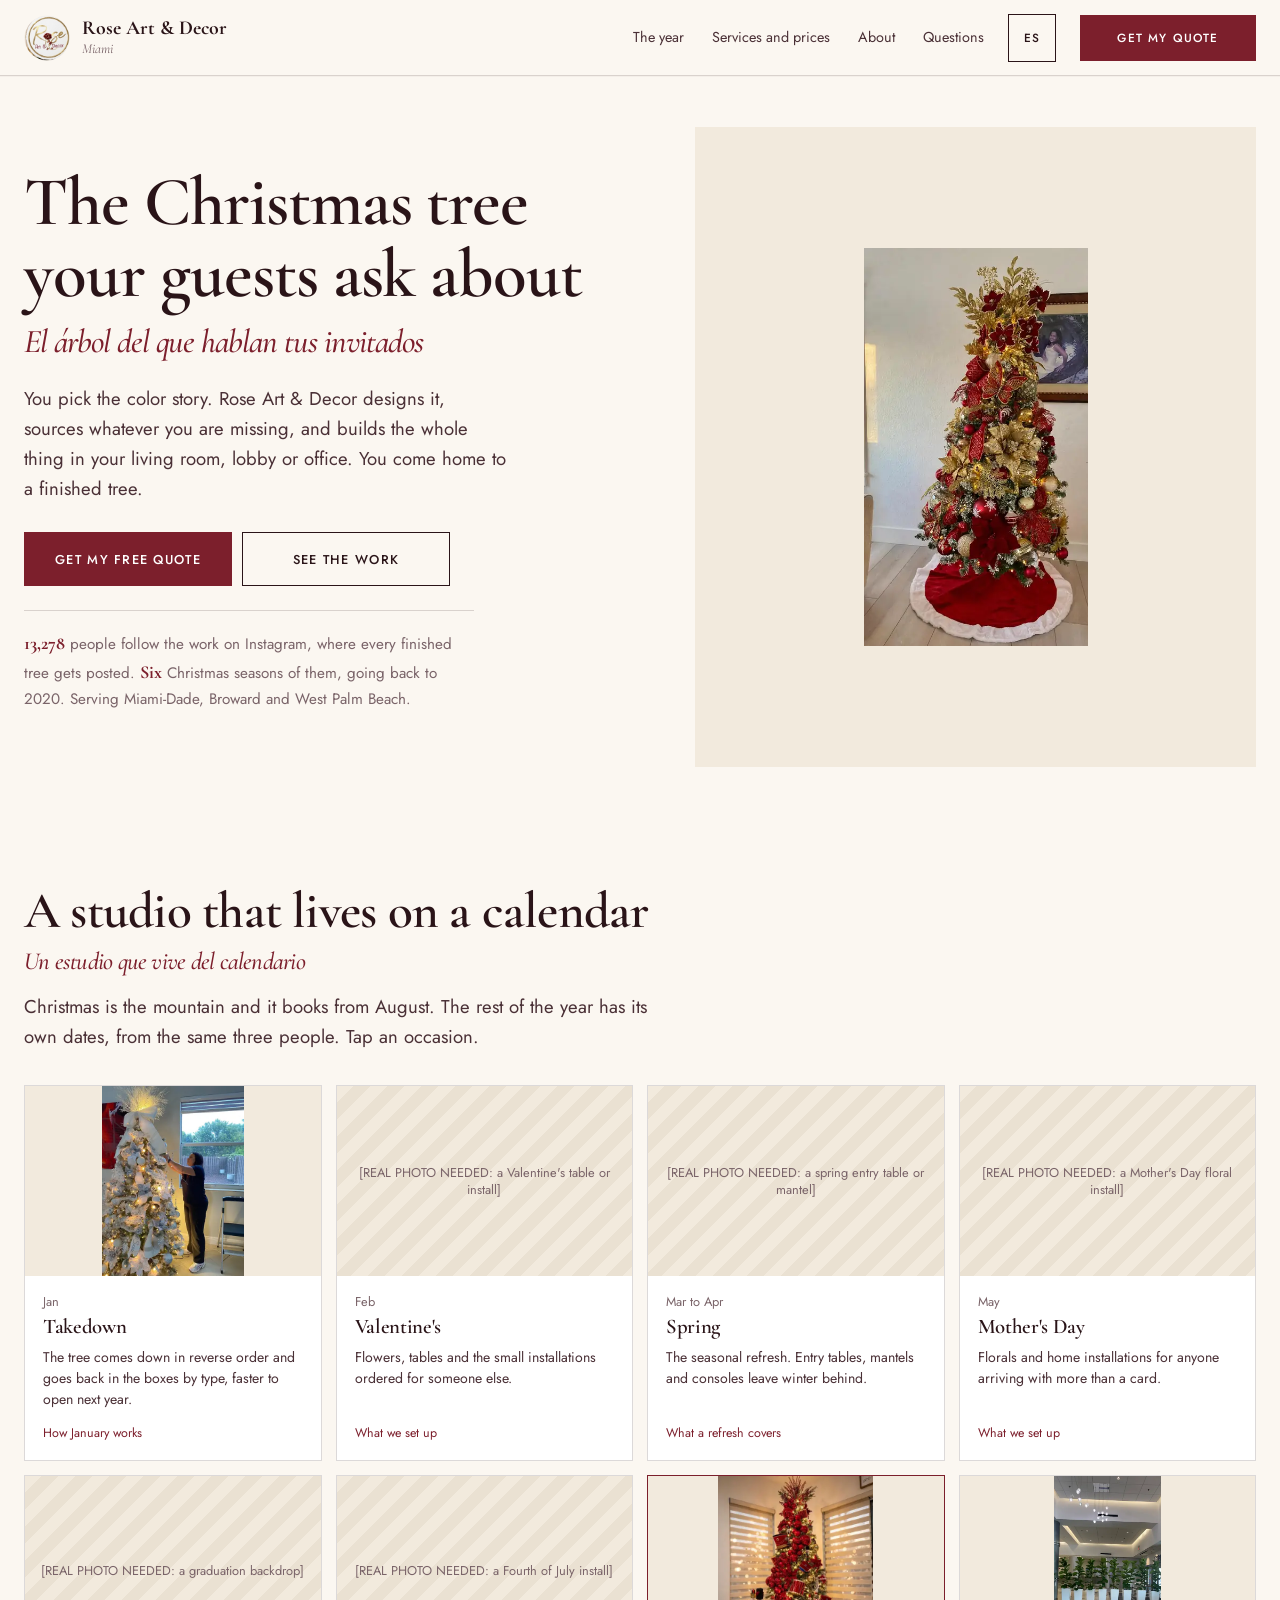
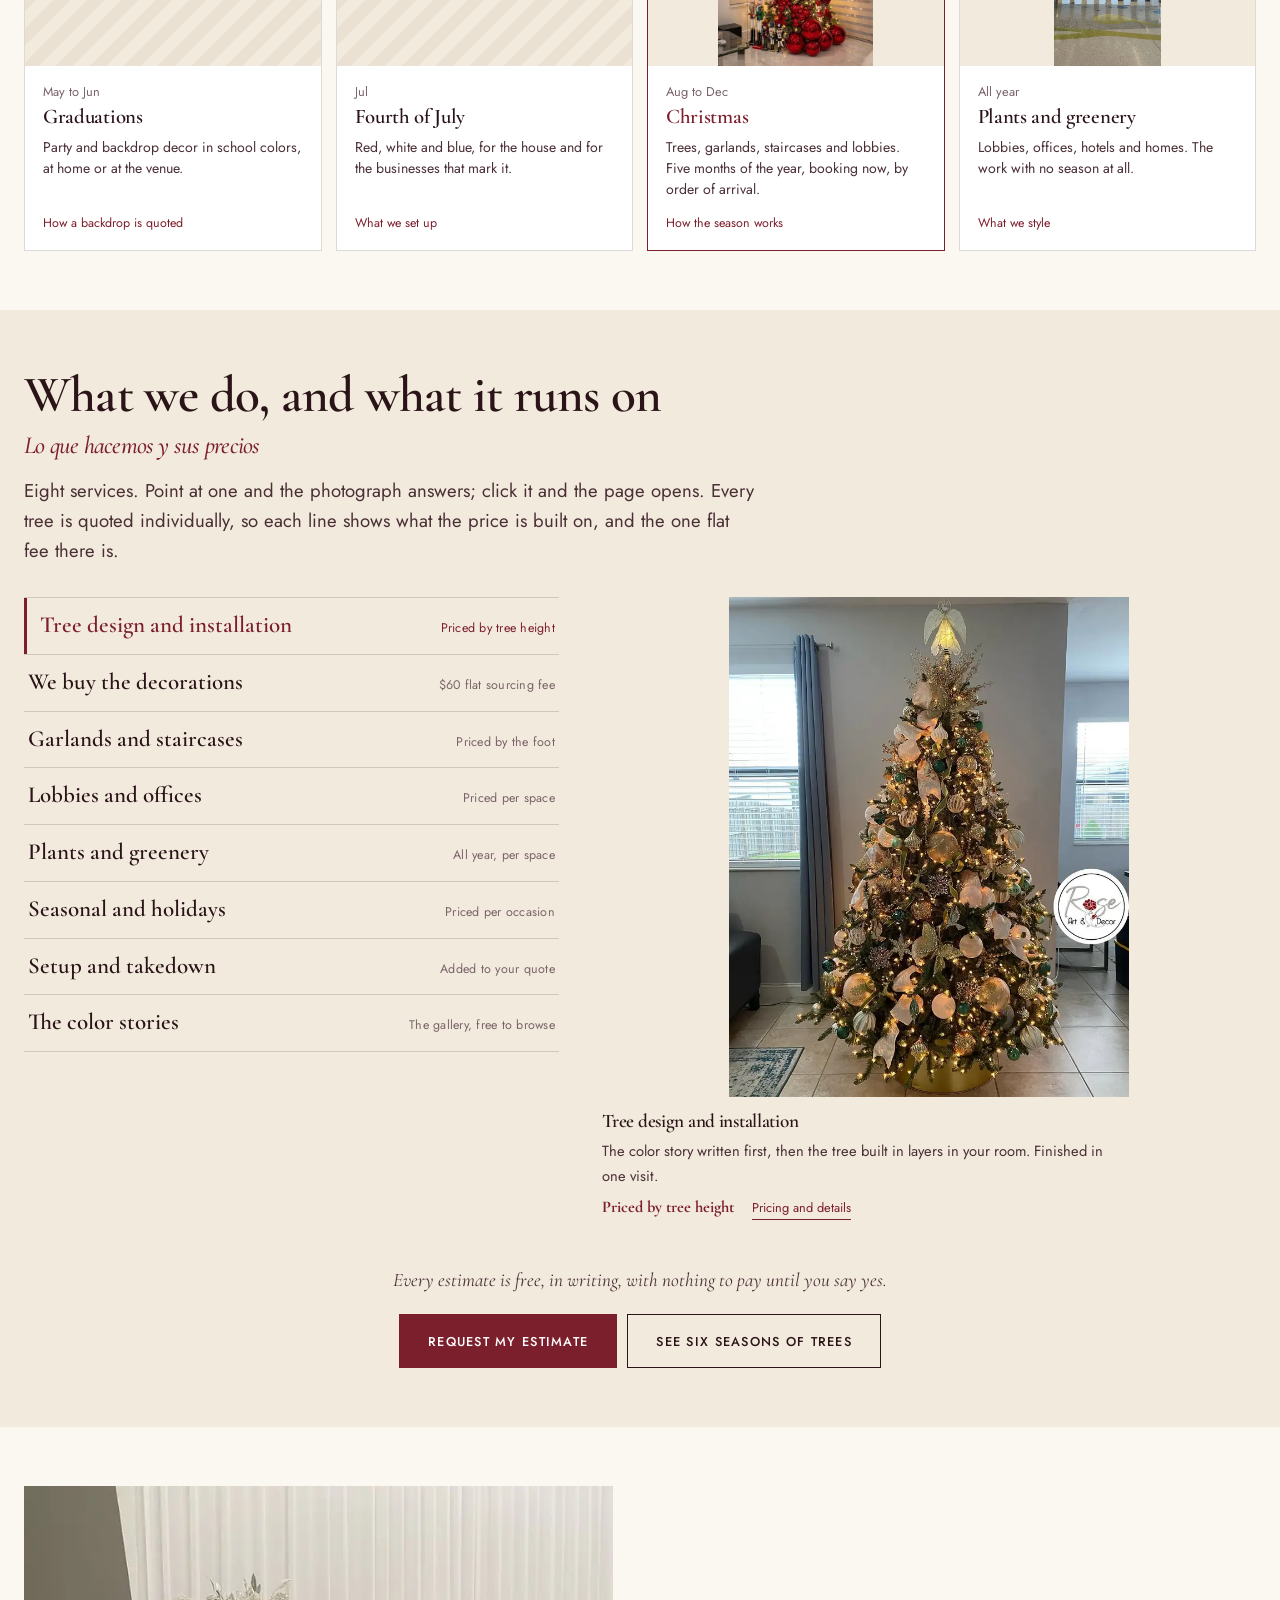
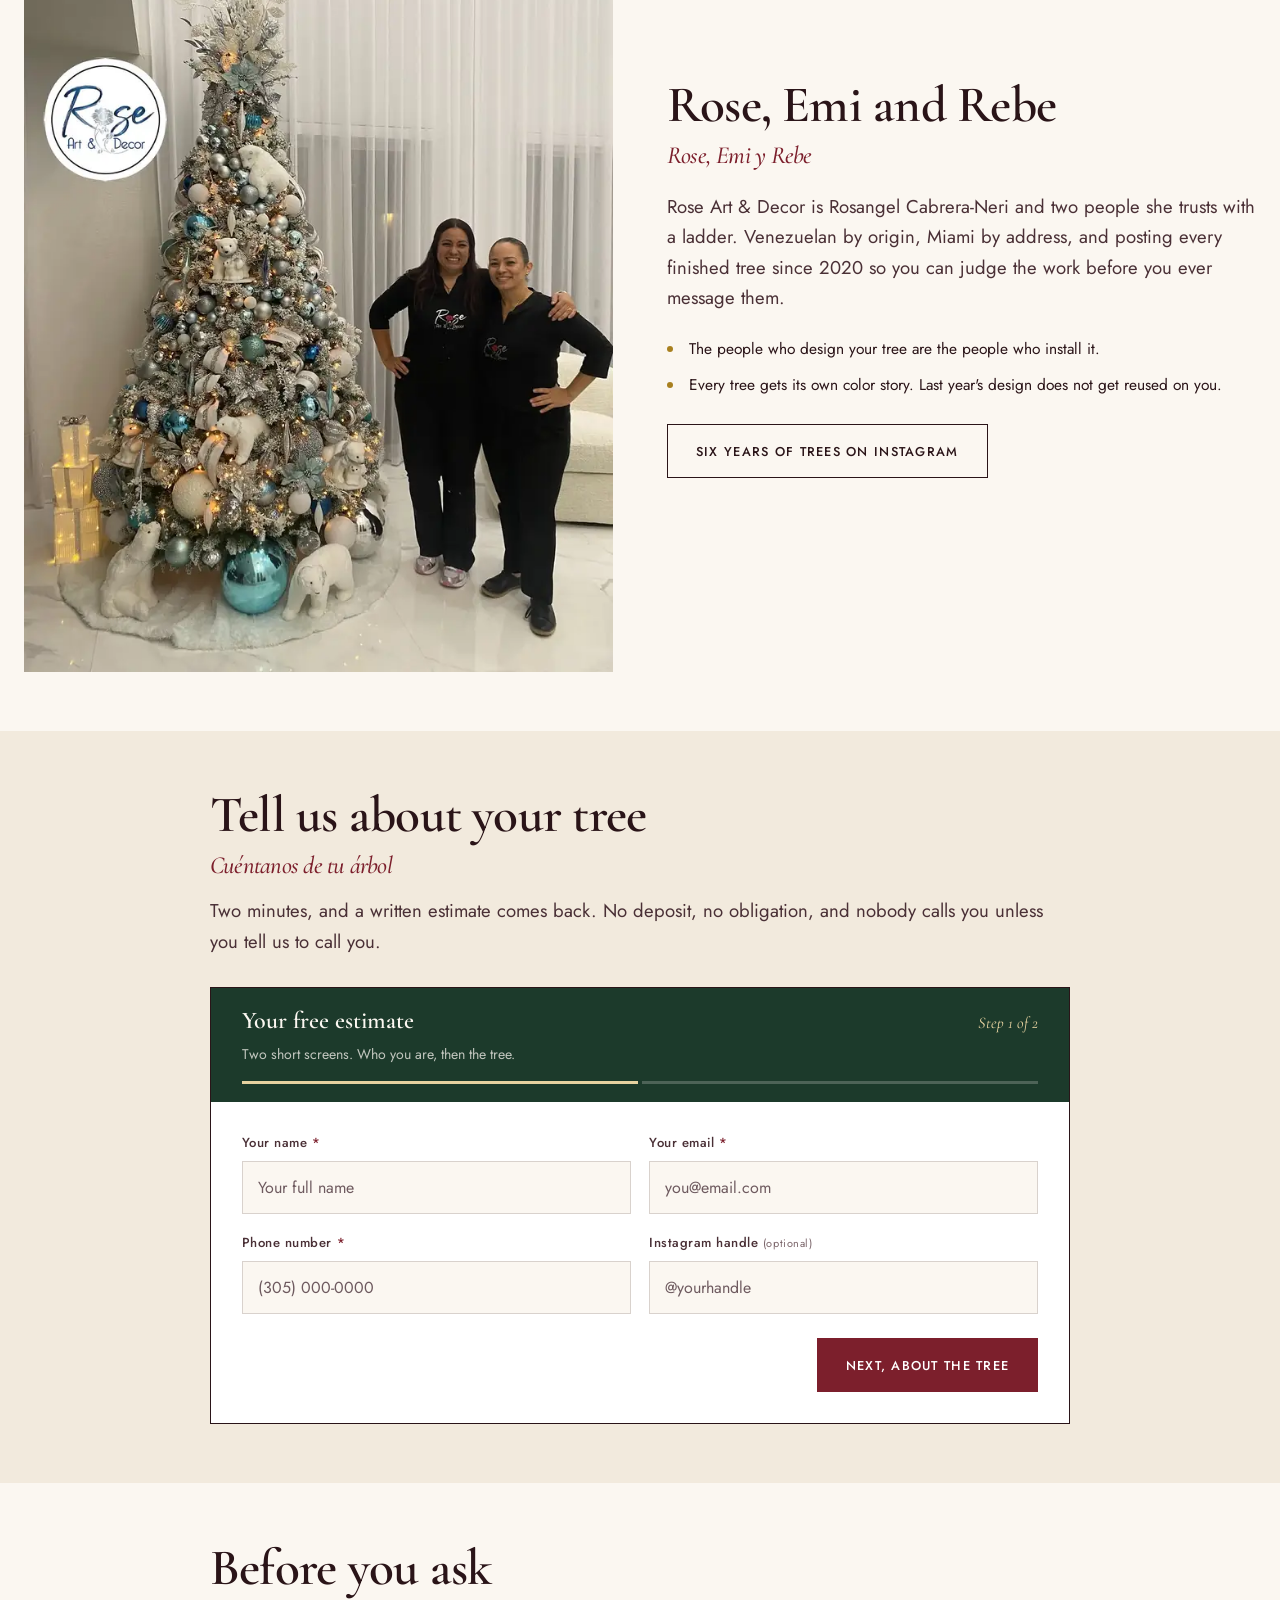
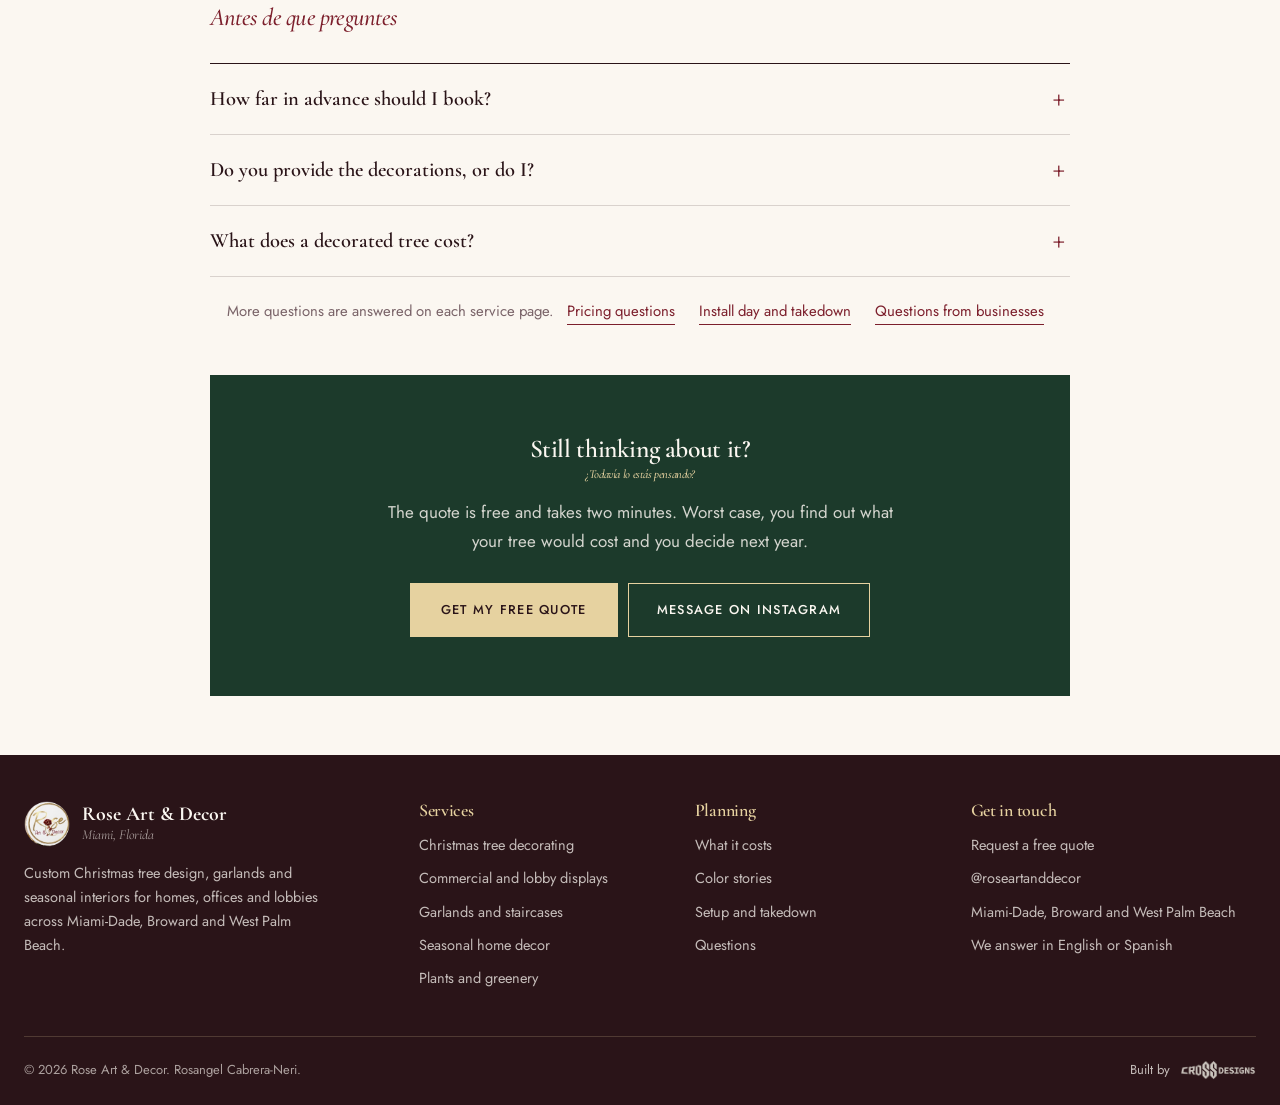
==== index.html @ 11b4279f "Mobile hero: copy up, tree reframed to the ornaments Co-Authored-By: Claude Fable 5.1 <noreply@anthr" ====
<!DOCTYPE html>
<html lang="en"
      data-title-en="Christmas Tree Decorating in Miami | Rose Art &amp; Decor"
      data-title-es="Decoración de Árboles de Navidad en Miami | Rose Art &amp; Decor"
      data-desc-en="Christmas tree designers serving Miami-Dade, Broward and West Palm Beach. We design the color story, source the materials and install the whole tree. Free quote."
      data-desc-es="Diseñadoras de árboles de Navidad en Miami-Dade, Broward y West Palm Beach. Diseñamos la paleta, compramos los materiales e instalamos el árbol. Cotización gratis.">
<head>
<meta charset="utf-8">
<meta name="viewport" content="width=device-width,initial-scale=1,viewport-fit=cover">
<title>Christmas Tree Decorating in Miami | Rose Art &amp; Decor</title>
<meta name="description" content="Christmas tree designers serving Miami-Dade, Broward and West Palm Beach. We design the color story, source the materials and install the whole tree. Free quote.">
<link rel="canonical" href="https://crossfiber.github.io/rose-art-decor/">
<meta name="theme-color" content="#7C1F2C">
<meta name="robots" content="index,follow,max-image-preview:large">
<meta name="geo.region" content="US-FL">
<meta name="geo.placename" content="Miami">
<meta name="geo.position" content="25.7617;-80.1918">
<meta name="ICBM" content="25.7617, -80.1918">

<meta property="og:type" content="website">
<meta property="og:site_name" content="Rose Art &amp; Decor">
<meta property="og:title" content="Christmas Tree Decorating in Miami | Rose Art &amp; Decor">
<meta property="og:description" content="Christmas tree designers serving Miami-Dade, Broward and West Palm Beach. We design the color story, source the materials and install the whole tree. Free quote.">
<meta property="og:url" content="https://crossfiber.github.io/rose-art-decor/">
<meta property="og:image" content="https://crossfiber.github.io/rose-art-decor/assets/og-image.jpg">
<meta property="og:image:width" content="1200">
<meta property="og:image:height" content="630">
<meta property="og:image:alt" content="A gold, beige and green Christmas tree designed and installed by Rose Art and Decor in a Miami home">
<meta property="og:locale" content="en_US">
<meta property="og:locale:alternate" content="es_US">
<meta name="twitter:card" content="summary_large_image">
<meta name="twitter:title" content="Christmas Tree Decorating in Miami | Rose Art &amp; Decor">
<meta name="twitter:description" content="Christmas tree designers serving Miami-Dade, Broward and West Palm Beach. We design the color story, source the materials and install the whole tree. Free quote.">
<meta name="twitter:image" content="https://crossfiber.github.io/rose-art-decor/assets/og-image.jpg">

<link rel="icon" href="assets/favicon.ico" sizes="any">
<link rel="apple-touch-icon" href="assets/apple-touch-icon.png">

<link rel="preconnect" href="https://fonts.googleapis.com">
<link rel="preconnect" href="https://fonts.gstatic.com" crossorigin>
<link rel="stylesheet" href="https://fonts.googleapis.com/css2?family=Cormorant+Garamond:ital,wght@0,500;0,600;0,700;1,500;1,600&family=Jost:wght@300;400;500;600&display=swap">
<link rel="stylesheet" href="assets/site.css?v=20260909e">
<link rel="preload" as="image" href="assets/tree-red-gold-classic-md.webp" fetchpriority="high">

<script type="application/ld+json">
{
  "@context":"https://schema.org",
  "@graph":[
    {
      "@type":"LocalBusiness",
      "@id":"https://crossfiber.github.io/rose-art-decor/#business",
      "name":"Rose Art & Decor",
      "alternateName":"Rose Art and Decor",
      "description":"Christmas tree designers serving Miami-Dade, Broward and West Palm Beach. We design the color story, source the materials and install the whole tree. Free quote.",
      "url":"https://crossfiber.github.io/rose-art-decor/",
      "image":"https://crossfiber.github.io/rose-art-decor/assets/og-image.jpg",
      "logo":"https://crossfiber.github.io/rose-art-decor/assets/logo-rose-art-decor.png",
      "founder":{"@type":"Person","name":"Rosangel Cabrera-Neri"},
      "knowsLanguage":["en","es"],
      "knowsAbout":["Christmas tree decorating","Holiday installation","Garland and staircase decorating","Seasonal interior decorating","Commercial holiday displays"],
      "areaServed":[
        {"@type":"City","name":"Miami"},
        {"@type":"City","name":"Homestead"},
        {"@type":"AdministrativeArea","name":"Miami-Dade County"},
        {"@type":"AdministrativeArea","name":"Broward County"},
        {"@type":"City","name":"West Palm Beach"},
        {"@type":"AdministrativeArea","name":"Palm Beach County"}
      ],
      "address":{"@type":"PostalAddress","addressLocality":"Miami","addressRegion":"FL","addressCountry":"US"},
      "sameAs":["https://www.instagram.com/roseartanddecor/"],
      "hasOfferCatalog":{
        "@type":"OfferCatalog","name":"Decorating services",
        "itemListElement":[
          {"@type":"Offer","itemOffered":{"@type":"Service","name":"Christmas tree design and installation"}},
          {"@type":"Offer","itemOffered":{"@type":"Service","name":"Commercial and lobby holiday displays"}},
          {"@type":"Offer","itemOffered":{"@type":"Service","name":"Garland, staircase and mantel decorating"}},
          {"@type":"Offer","itemOffered":{"@type":"Service","name":"Seasonal interior decorating"}},
          {"@type":"Offer","itemOffered":{"@type":"Service","name":"Interior plant and greenery styling"}},
          {"@type":"Offer","priceCurrency":"USD","price":"60","itemOffered":{"@type":"Service","name":"Decoration sourcing service"},"description":"Flat $60 sourcing fee plus the cost of the materials. The client sets an approximate materials budget and anything unspent is credited against labor."}
        ]
      }
    },
    {
      "@type":"WebSite",
      "@id":"https://crossfiber.github.io/rose-art-decor/#website",
      "url":"https://crossfiber.github.io/rose-art-decor/",
      "name":"Rose Art & Decor",
      "inLanguage":["en","es"],
      "publisher":{"@id":"https://crossfiber.github.io/rose-art-decor/#business"}
    },
    {
      "@type":"FAQPage",
      "mainEntity":[
        {"@type":"Question","name":"How far in advance should I book my Christmas tree?","acceptedAnswer":{"@type":"Answer","text":"As early as you can. Installation dates are limited and they fill through the autumn, so the earliest enquiries get the best choice of day. If you are already in season, send the form anyway, because cancellations happen."}},
        {"@type":"Question","name":"Do you provide the decorations, or do I?","acceptedAnswer":{"@type":"Answer","text":"Either works. If you already own your ornaments, ribbon and picks, we design around what you have. If you would rather not, we source everything for a flat $60 plus the actual cost of the materials: you set a rough budget, anything unspent comes off the labor, and the decor stays yours to reuse next year."}},
        {"@type":"Question","name":"What does a decorated Christmas tree cost in Miami?","acceptedAnswer":{"@type":"Answer","text":"Every tree is quoted individually. The height of the tree, how detailed the design is, whether it is finished all the way around, and whether we are buying the materials all move the number. Send the quote form and a written estimate comes back at no charge."}}
      ]
    }
  ]
}
</script>
</head>
<body>
<a class="skip-link" href="#main" data-en="Skip to content" data-es="Ir al contenido">Skip to content</a>
<header class="nav">
  <div class="wrap">
    <a class="brand" href="./" aria-label="Rose Art and Decor, home">
      <img src="assets/logo-rose-art-decor.png" width="44" height="44" alt="Rose Art and Decor logo">
      <span class="brand-txt"><b>Rose Art &amp; Decor</b><span>Miami</span></span>
    </a>
    <nav class="nav-links">
      <a href="#year"     data-en="The year"  data-es="El año">The year</a>
      <a href="#services" data-en="Services and prices"  data-es="Servicios y precios">Services and prices</a>
      <a href="#about"    data-en="About"         data-es="Nosotras">About</a>
      <a href="#faq"      data-en="Questions"     data-es="Preguntas">Questions</a>
    </nav>
    <button type="button" class="lang-sw" data-set="es" aria-label="Cambiar a español">ES</button>
    <a class="btn btn-primary nav-cta" href="#quote" data-en="Get my quote" data-es="Pedir mi cotización">Get my quote</a>
    <button class="hamburger" id="hamburger" aria-label="Open menu" aria-expanded="false" aria-controls="navDrawer">
      <i></i><i></i><i></i>
    </button>
  </div>
</header>

<div class="overlay" id="navOverlay"></div>
<aside class="drawer" id="navDrawer" aria-hidden="true" aria-label="Menu">
  <div class="drawer-top">
    <span class="brand"><img src="assets/logo-rose-art-decor.png" width="44" height="44" alt=""><span class="brand-txt"><b>Rose Art &amp; Decor</b><span>Miami</span></span></span>
    <button class="drawer-close" id="drawerClose" aria-label="Close menu">&times;</button>
  </div>
  <nav>
    <a href="#year"><span data-en="The year" data-es="El año">The year</span></a>
    <a href="#services"><span data-en="Services and prices" data-es="Servicios y precios">Services and prices</span></a>
    <a href="#about"><span data-en="About" data-es="Nosotras">About</span></a>
    <a href="#faq"><span data-en="Questions" data-es="Preguntas">Questions</span></a>
  </nav>
  <p class="drawer-note" data-en="Rose, Emi and Rebe. Miami-Dade, Broward and West Palm Beach, in English or Spanish." data-es="Rose, Emi y Rebe. Miami-Dade, Broward y West Palm Beach, en inglés o español.">Rose, Emi and Rebe. Miami-Dade, Broward and West Palm Beach, in English or Spanish.</p>
  <div class="drawer-foot">
    <a class="btn btn-primary" href="#quote" data-en="Get my quote" data-es="Pedir mi cotización">Get my quote</a>
    <a class="btn btn-ghost" href="https://www.instagram.com/roseartanddecor/" target="_blank" rel="noopener">
      <span data-en="Message on Instagram" data-es="Escribir por Instagram">Message on Instagram</span>
    </a>
  </div>
</aside>

<main id="main" tabindex="-1">
<!-- ============ HERO: ivory room, the photograph is the design ========= -->
<section class="hero">
  <div class="wrap hero-grid">
    <div class="hero-copy">
      <h1>
        <span data-en="The Christmas tree your guests ask about" data-es="El árbol del que hablan tus invitados">The Christmas tree your guests ask about</span>
        <span class="sub-es" data-en="El árbol del que hablan tus invitados" data-es="The Christmas tree your guests ask about">El árbol del que hablan tus invitados</span>
      </h1>
      <p class="lede"
         data-en="You pick the color story. Rose Art &amp; Decor designs it, sources whatever you are missing, and builds the whole thing in your living room, lobby or office. You come home to a finished tree."
         data-es="Tú eliges la paleta de color de tu árbol. Rose Art &amp; Decor la diseña, consigue todo lo que te falte y lo monta completo en tu sala, tu lobby o tu oficina. Tú solo llegas a un árbol ya terminado.">
        You pick the color story. Rose Art &amp; Decor designs it, sources whatever you are missing, and builds the whole thing in your living room, lobby or office. You come home to a finished tree.
      </p>
      <div class="btn-row">
        <a class="btn btn-primary" href="#quote" data-want="Christmas tree design and installation" data-en="Get my free quote" data-es="Pedir mi cotización gratis">Get my free quote</a>
        <a class="btn btn-ghost" href="#services" data-en="See the work" data-es="Ver el trabajo">See the work</a>
      </div>
      <p class="hero-proof" data-html
         data-en="&lt;b&gt;13,278&lt;/b&gt; people follow the work on Instagram, where every finished tree gets posted. &lt;b&gt;Six&lt;/b&gt; Christmas seasons of them, going back to 2020. Serving Miami-Dade, Broward and West Palm Beach."
         data-es="&lt;b&gt;13.278&lt;/b&gt; personas siguen el trabajo en Instagram, donde se publica cada árbol terminado. &lt;b&gt;Seis&lt;/b&gt; temporadas de Navidad, desde 2020. Atendemos Miami-Dade, Broward y West Palm Beach.">
        <b>13,278</b> people follow the work on Instagram, where every finished tree gets posted. <b>Six</b> Christmas seasons of them, going back to 2020. Serving Miami-Dade, Broward and West Palm Beach.
      </p>
    </div>
    <figure class="hero-photo">
      <div class="plate">
          <img src="assets/tree-red-gold-classic-md.webp"
               srcset="assets/tree-red-gold-classic-sm.webp 420w, assets/tree-red-gold-classic-md.webp 720w, assets/tree-red-gold-classic-lg.webp 1000w"
               sizes="(max-width:940px) 60vw, 30vw" width="720" height="1280" fetchpriority="high" decoding="async"
               alt="A complete red and gold Christmas tree at night, designed and installed by Rose Art and Decor in Miami">
      </div>
    </figure>
  </div>
</section>

<!-- ==================== the year, eight occasions as cards ============== -->
<section id="year">
  <div class="wrap">
    <div class="yr-head">
      <h2>
        <span data-en="A studio that lives on a calendar" data-es="Un estudio que vive del calendario">A studio that lives on a calendar</span>
        <span class="sub-es" data-en="Un estudio que vive del calendario" data-es="A studio that lives on a calendar">Un estudio que vive del calendario</span>
      </h2>
      <p class="lede" data-en="Christmas is the mountain and it books from August. The rest of the year has its own dates, from the same three people. Tap an occasion."
                      data-es="Navidad es la montaña y se reserva desde agosto. El resto del año tiene sus fechas, con las mismas tres personas de siempre. Toca una ocasión.">
        Christmas is the mountain and it books from August. The rest of the year has its own dates, from the same three people. Tap an occasion.
      </p>
    </div>
    <div class="szn-grid">
      <button type="button" class="szn" data-szn="jan" data-want="Christmas tree design and installation">
        <div class="plate"><img src="assets/process-installing-white-tree-sm.webp" srcset="assets/process-installing-white-tree-sm.webp 420w, assets/process-installing-white-tree-md.webp 720w" sizes="(max-width:640px) 46vw, 24vw" width="720" height="960" loading="lazy" decoding="async" alt="A Rose Art and Decor designer working on a white flocked tree"></div>
        <span class="szn-c">
          <span class="szn-mo" data-en="Jan" data-es="Ene">Jan</span>
          <h3 data-en="Takedown" data-es="Desmontaje">Takedown</h3>
          <span class="szn-de" data-en="The tree comes down in reverse order and goes back in the boxes by type, faster to open next year." data-es="El árbol se retira en orden inverso y vuelve a las cajas por tipo, más rápido de abrir el próximo año.">The tree comes down in reverse order and goes back in the boxes by type, faster to open next year.</span>
          <span class="szn-open" data-en="How January works" data-es="Cómo funciona enero">How January works</span>
        </span>
        <span class="szn-more" hidden><span data-en="Ask for it in the notes on the quote form and it gets priced alongside the install, so the whole season is one agreed number rather than a January surprise." data-es="Pídelo en las notas del formulario y se cotiza junto con la instalación, para que toda la temporada sea un solo número acordado y no una sorpresa de enero.">Ask for it in the notes on the quote form and it gets priced alongside the install, so the whole season is one agreed number rather than a January surprise.</span></span>
        <span class="szn-link" hidden data-href="christmas-tree-installation-and-takedown-miami/" data-en="See install day and takedown" data-es="Ver montaje y desmontaje">See install day and takedown</span>
      </button>
      <button type="button" class="szn" data-szn="feb" data-want="Seasonal or holiday home decor">
        <div class="plate ph"><span data-en="[REAL PHOTO NEEDED: a Valentine's table or install]" data-es="[FOTO REAL PENDIENTE: una mesa o montaje de San Valentín]">[REAL PHOTO NEEDED: a Valentine's table or install]</span></div>
        <span class="szn-c">
          <span class="szn-mo" data-en="Feb" data-es="Feb">Feb</span>
          <h3 data-en="Valentine's" data-es="San Valentín">Valentine's</h3>
          <span class="szn-de" data-en="Flowers, tables and the small installations ordered for someone else." data-es="Flores, mesas y montajes pequeños que se piden para otra persona.">Flowers, tables and the small installations ordered for someone else.</span>
          <span class="szn-open" data-en="What we set up" data-es="Qué montamos">What we set up</span>
        </span>
        <span class="szn-more" hidden><span data-en="Send the date and a photo of the space, and it is in place before they walk in." data-es="Manda la fecha y una foto del espacio, y queda montado antes de que esa persona llegue.">Send the date and a photo of the space, and it is in place before they walk in.</span></span>
        <span class="szn-link" hidden data-href="holiday-home-decorating-miami/" data-en="See seasonal decorating" data-es="Ver decoración de temporada">See seasonal decorating</span>
      </button>
      <button type="button" class="szn" data-szn="spring" data-want="Seasonal or holiday home decor">
        <div class="plate ph"><span data-en="[REAL PHOTO NEEDED: a spring entry table or mantel]" data-es="[FOTO REAL PENDIENTE: una entrada o chimenea de primavera]">[REAL PHOTO NEEDED: a spring entry table or mantel]</span></div>
        <span class="szn-c">
          <span class="szn-mo" data-en="Mar to Apr" data-es="Mar a Abr">Mar to Apr</span>
          <h3 data-en="Spring" data-es="Primavera">Spring</h3>
          <span class="szn-de" data-en="The seasonal refresh. Entry tables, mantels and consoles leave winter behind." data-es="El cambio de temporada. Entradas, chimeneas y consolas dejan atrás el invierno.">The seasonal refresh. Entry tables, mantels and consoles leave winter behind.</span>
          <span class="szn-open" data-en="What a refresh covers" data-es="Qué cubre el cambio">What a refresh covers</span>
        </span>
        <span class="szn-more" hidden><span data-en="Usually one visit, built around what you already own and the palette of the room." data-es="Normalmente una visita, armada con lo que ya tienes y la paleta del espacio.">Usually one visit, built around what you already own and the palette of the room.</span></span>
        <span class="szn-link" hidden data-href="holiday-home-decorating-miami/" data-en="See seasonal decorating" data-es="Ver decoración de temporada">See seasonal decorating</span>
      </button>
      <button type="button" class="szn" data-szn="may" data-want="Seasonal or holiday home decor">
        <div class="plate ph"><span data-en="[REAL PHOTO NEEDED: a Mother's Day floral install]" data-es="[FOTO REAL PENDIENTE: un montaje floral del Día de las Madres]">[REAL PHOTO NEEDED: a Mother's Day floral install]</span></div>
        <span class="szn-c">
          <span class="szn-mo" data-en="May" data-es="May">May</span>
          <h3 data-en="Mother's Day" data-es="Día de las Madres">Mother's Day</h3>
          <span class="szn-de" data-en="Florals and home installations for anyone arriving with more than a card." data-es="Flores y montajes en casa para quien llega con algo más que una tarjeta.">Florals and home installations for anyone arriving with more than a card.</span>
          <span class="szn-open" data-en="What we set up" data-es="Qué montamos">What we set up</span>
        </span>
        <span class="szn-more" hidden><span data-en="Quoted by what is being set up, at your home or at hers." data-es="Se cotiza por lo que se monta, en tu casa o en la de ella.">Quoted by what is being set up, at your home or at hers.</span></span>
        <span class="szn-link" hidden data-href="holiday-home-decorating-miami/" data-en="See seasonal decorating" data-es="Ver decoración de temporada">See seasonal decorating</span>
      </button>
      <button type="button" class="szn" data-szn="grad" data-want="Seasonal or holiday home decor">
        <div class="plate ph"><span data-en="[REAL PHOTO NEEDED: a graduation backdrop]" data-es="[FOTO REAL PENDIENTE: fondo de graduación]">[REAL PHOTO NEEDED: a graduation backdrop]</span></div>
        <span class="szn-c">
          <span class="szn-mo" data-en="May to Jun" data-es="May a Jun">May to Jun</span>
          <h3 data-en="Graduations" data-es="Graduaciones">Graduations</h3>
          <span class="szn-de" data-en="Party and backdrop decor in school colors, at home or at the venue." data-es="Decoración y fondos en los colores del colegio, en casa o en el local.">Party and backdrop decor in school colors, at home or at the venue.</span>
          <span class="szn-open" data-en="How a backdrop is quoted" data-es="Cómo se cotiza un fondo">How a backdrop is quoted</span>
        </span>
        <span class="szn-more" hidden><span data-en="Tell us the colors and the date. The backdrop is quoted from a photo of the wall it goes on." data-es="Dinos los colores y la fecha. El fondo se cotiza con una foto de la pared donde va.">Tell us the colors and the date. The backdrop is quoted from a photo of the wall it goes on.</span></span>
        <span class="szn-link" hidden data-href="holiday-home-decorating-miami/" data-en="See seasonal decorating" data-es="Ver decoración de temporada">See seasonal decorating</span>
      </button>
      <button type="button" class="szn" data-szn="jul" data-want="Seasonal or holiday home decor">
        <div class="plate ph"><span data-en="[REAL PHOTO NEEDED: a Fourth of July install]" data-es="[FOTO REAL PENDIENTE: montaje del 4 de Julio]">[REAL PHOTO NEEDED: a Fourth of July install]</span></div>
        <span class="szn-c">
          <span class="szn-mo" data-en="Jul" data-es="Jul">Jul</span>
          <h3 data-en="Fourth of July" data-es="Cuatro de Julio">Fourth of July</h3>
          <span class="szn-de" data-en="Red, white and blue, for the house and for the businesses that mark it." data-es="Rojo, blanco y azul, para la casa y para los negocios que lo celebran.">Red, white and blue, for the house and for the businesses that mark it.</span>
          <span class="szn-open" data-en="What we set up" data-es="Qué montamos">What we set up</span>
        </span>
        <span class="szn-more" hidden><span data-en="Storefronts, lobbies and front rooms, set up before the long weekend." data-es="Locales, lobbies y salas, montados antes del fin de semana largo.">Storefronts, lobbies and front rooms, set up before the long weekend.</span></span>
        <span class="szn-link" hidden data-href="holiday-home-decorating-miami/" data-en="See seasonal decorating" data-es="Ver decoración de temporada">See seasonal decorating</span>
      </button>
      <button type="button" class="szn now" data-szn="xmas" data-want="Christmas tree design and installation">
        <div class="plate"><img src="assets/tree-nutcracker-red-sm.webp" srcset="assets/tree-nutcracker-red-sm.webp 420w, assets/tree-nutcracker-red-md.webp 720w" sizes="(max-width:640px) 46vw, 24vw" width="720" height="881" loading="lazy" decoding="async" alt="Red nutcracker themed Christmas tree with drums and oversized baubles"></div>
        <span class="szn-c">
          <span class="szn-mo" data-en="Aug to Dec" data-es="Ago a Dic">Aug to Dec</span>
          <h3 data-en="Christmas" data-es="Navidad">Christmas</h3>
          <span class="szn-de" data-en="Trees, garlands, staircases and lobbies. Five months of the year, booking now, by order of arrival." data-es="Árboles, guirnaldas, escaleras y lobbies. Cinco meses del año, reservando ahora, por orden de llegada.">Trees, garlands, staircases and lobbies. Five months of the year, booking now, by order of arrival.</span>
          <span class="szn-open" data-en="How the season works" data-es="Cómo funciona la temporada">How the season works</span>
        </span>
        <span class="szn-more" hidden><span data-en="The color story is written first, the tree is built in layers in your room, and takedown can go on the same quote." data-es="La paleta se escribe primero, el árbol se arma por capas en tu espacio, y el desmontaje puede ir en la misma cotización.">The color story is written first, the tree is built in layers in your room, and takedown can go on the same quote.</span></span>
        <span class="szn-link" hidden data-href="christmas-tree-decorating-miami/" data-en="See the Christmas service" data-es="Ver el servicio de Navidad">See the Christmas service</span>
      </button>
      <button type="button" class="szn" data-szn="all" data-want="Plants and greenery styling">
        <div class="plate"><img src="assets/commercial-lobby-plants-sm.webp" srcset="assets/commercial-lobby-plants-sm.webp 420w, assets/commercial-lobby-plants-md.webp 720w" sizes="(max-width:640px) 46vw, 24vw" width="720" height="1280" loading="lazy" decoding="async" alt="Tall planted greenery lining a modern Miami office lobby"></div>
        <span class="szn-c">
          <span class="szn-mo" data-en="All year" data-es="Todo el año">All year</span>
          <h3 data-en="Plants and greenery" data-es="Plantas y verde">Plants and greenery</h3>
          <span class="szn-de" data-en="Lobbies, offices, hotels and homes. The work with no season at all." data-es="Lobbies, oficinas, hoteles y casas. El trabajo que no tiene temporada.">Lobbies, offices, hotels and homes. The work with no season at all.</span>
          <span class="szn-open" data-en="What we style" data-es="Qué diseñamos">What we style</span>
        </span>
        <span class="szn-more" hidden><span data-en="Real and faux greenery, styled per space, for the eleven months nobody is thinking about a tree." data-es="Verde natural y artificial, pensado por espacio, para los once meses en que nadie piensa en un árbol.">Real and faux greenery, styled per space, for the eleven months nobody is thinking about a tree.</span></span>
        <span class="szn-link" hidden data-href="office-plant-and-lobby-decor-miami/" data-en="See plants and greenery" data-es="Ver plantas y verde">See plants and greenery</span>
      </button>
    </div>
  </div>
</section>

<!-- ============ services: point at a row, the photograph answers ========= -->
<section id="services" class="bg-cream2">
  <div class="wrap">
    <div class="sec-head">
      <h2>
        <span data-en="What we do, and what it runs on" data-es="Lo que hacemos y sobre qué se cotiza">What we do, and what it runs on</span>
        <span class="sub-es" data-en="Lo que hacemos y sus precios" data-es="What we do, and what it runs on">Lo que hacemos y sobre qué se cotiza</span>
      </h2>
      <p class="lede" data-en="Eight services. Point at one and the photograph answers; click it and the page opens. Every tree is quoted individually, so each line shows what the price is built on, and the one flat fee there is."
                      data-es="Ocho servicios. Señala uno y la foto responde; haz clic y se abre la página. Cada árbol se cotiza aparte, así que cada línea muestra sobre qué se arma el precio, y el único cargo fijo que hay.">
        Eight services. Point at one and the photograph answers; click it and the page opens. Every tree is quoted individually, so each line shows what the price is built on, and the one flat fee there is.
      </p>
    </div>

    <div class="show">
      <div class="show-list">
        <a class="show-it" href="christmas-tree-decorating-miami/" data-panel="p0" aria-current="true">
          <span class="t" data-en="Tree design and installation" data-es="Diseño e instalación del árbol">Tree design and installation</span>
          <span class="pr" data-en="Priced by tree height" data-es="Se cotiza por altura">Priced by tree height</span>
        </a>
        <a class="show-it" href="christmas-tree-decorating-cost-miami/" data-panel="p1">
          <span class="t" data-en="We buy the decorations" data-es="Nosotras compramos todo">We buy the decorations</span>
          <span class="pr" data-en="$60 flat sourcing fee" data-es="$60 fijos por las compras">$60 flat sourcing fee</span>
        </a>
        <a class="show-it" href="garland-and-staircase-decorating-miami/" data-panel="p2">
          <span class="t" data-en="Garlands and staircases" data-es="Guirnaldas y escaleras">Garlands and staircases</span>
          <span class="pr" data-en="Priced by the foot" data-es="Se cotiza por pie">Priced by the foot</span>
        </a>
        <a class="show-it" href="commercial-christmas-decorating-miami/" data-panel="p3">
          <span class="t" data-en="Lobbies and offices" data-es="Lobbies y oficinas">Lobbies and offices</span>
          <span class="pr" data-en="Priced per space" data-es="Se cotiza por espacio">Priced per space</span>
        </a>
        <a class="show-it" href="office-plant-and-lobby-decor-miami/" data-panel="p4">
          <span class="t" data-en="Plants and greenery" data-es="Plantas y verde">Plants and greenery</span>
          <span class="pr" data-en="All year, per space" data-es="Todo el año, por espacio">All year, per space</span>
        </a>
        <a class="show-it" href="holiday-home-decorating-miami/" data-panel="p5">
          <span class="t" data-en="Seasonal and holidays" data-es="Temporadas y fiestas">Seasonal and holidays</span>
          <span class="pr" data-en="Priced per occasion" data-es="Se cotiza por ocasión">Priced per occasion</span>
        </a>
        <a class="show-it" href="christmas-tree-installation-and-takedown-miami/" data-panel="p6">
          <span class="t" data-en="Setup and takedown" data-es="Montaje y desmontaje">Setup and takedown</span>
          <span class="pr" data-en="Added to your quote" data-es="Se suma a tu cotización">Added to your quote</span>
        </a>
        <a class="show-it" href="christmas-tree-color-themes/" data-panel="p7">
          <span class="t" data-en="The color stories" data-es="Las paletas">The color stories</span>
          <span class="pr" data-en="The gallery, free to browse" data-es="La galería, gratis">The gallery, free to browse</span>
        </a>
      </div>
      <div class="show-panels">
        <div class="panel active" id="p0">
          <a class="panel-link" href="christmas-tree-decorating-miami/">
            <div class="plate"><img src="assets/tree-gold-beige-green-md.webp" srcset="assets/tree-gold-beige-green-sm.webp 420w, assets/tree-gold-beige-green-md.webp 720w" sizes="(max-width:900px) 46vw, 44vw" width="720" height="900" loading="eager" decoding="async" alt="Gold, beige and green Christmas tree fully decorated in a Miami home"></div>
            <div class="panel-c">
              <h3 data-en="Tree design and installation" data-es="Diseño e instalación del árbol">Tree design and installation</h3>
              <p data-en="The color story written first, then the tree built in layers in your room. Finished in one visit." data-es="La paleta por escrito, después el árbol por capas en tu espacio. Listo en una visita.">The color story written first, then the tree built in layers in your room. Finished in one visit.</p>
              <p class="basis" data-en="Priced by tree height" data-es="Se cotiza por altura">Priced by tree height</p>
              <span class="go" data-en="Pricing and details" data-es="Precios y detalles">Pricing and details</span>
            </div>
          </a>
        </div>
        <div class="panel" id="p1">
          <a class="panel-link" href="christmas-tree-decorating-cost-miami/">
            <div class="plate"><img src="assets/detail-gold-green-cluster-md.webp" srcset="assets/detail-gold-green-cluster-sm.webp 420w, assets/detail-gold-green-cluster-md.webp 720w" sizes="(max-width:900px) 46vw, 44vw" width="720" height="900" loading="lazy" decoding="async" alt="Gold and green ornaments clustered with sheer ribbon"></div>
            <div class="panel-c">
              <h3 data-en="We buy the decorations" data-es="Nosotras compramos todo">We buy the decorations</h3>
              <p data-en="A day of sourcing the palette. $60 flat plus what the materials cost, and it all stays yours." data-es="Un día buscando la paleta. $60 fijos más lo que cuesten los materiales, y todo queda tuyo.">A day of sourcing the palette. $60 flat plus what the materials cost, and it all stays yours.</p>
              <p class="basis" data-en="$60 flat sourcing fee" data-es="$60 fijos por las compras">$60 flat sourcing fee</p>
              <span class="go" data-en="Pricing and details" data-es="Precios y detalles">Pricing and details</span>
            </div>
          </a>
        </div>
        <div class="panel" id="p2">
          <a class="panel-link" href="garland-and-staircase-decorating-miami/">
            <div class="plate"><img src="assets/staircase-gold-garland-md.webp" srcset="assets/staircase-gold-garland-sm.webp 420w, assets/staircase-gold-garland-md.webp 720w" sizes="(max-width:900px) 46vw, 44vw" width="720" height="720" loading="lazy" decoding="async" alt="Gold garland running the full length of a staircase railing"></div>
            <div class="panel-c">
              <h3 data-en="Garlands and staircases" data-es="Guirnaldas y escaleras">Garlands and staircases</h3>
              <p data-en="The railing is seen from both floors and the front door at once. It earns more than any room." data-es="La baranda se ve desde los dos pisos y la entrada a la vez. Rinde más que cualquier cuarto.">The railing is seen from both floors and the front door at once. It earns more than any room.</p>
              <p class="basis" data-en="Priced by the foot" data-es="Se cotiza por pie">Priced by the foot</p>
              <span class="go" data-en="Pricing and details" data-es="Precios y detalles">Pricing and details</span>
            </div>
          </a>
        </div>
        <div class="panel" id="p3">
          <a class="panel-link" href="commercial-christmas-decorating-miami/">
            <div class="plate"><img src="assets/commercial-lobby-red-tree-md.webp" srcset="assets/commercial-lobby-red-tree-sm.webp 420w, assets/commercial-lobby-red-tree-md.webp 720w" sizes="(max-width:900px) 46vw, 44vw" width="720" height="960" loading="lazy" decoding="async" alt="Large Christmas display with a life size nutcracker in a Miami lobby"></div>
            <div class="panel-c">
              <h3 data-en="Lobbies and offices" data-es="Lobbies y oficinas">Lobbies and offices</h3>
              <p data-en="Built to read across a lobby, installed outside your business hours, quoted after a walkthrough." data-es="Pensado para verse desde el otro lado del lobby, instalado fuera de tu horario, cotizado tras una visita.">Built to read across a lobby, installed outside your business hours, quoted after a walkthrough.</p>
              <p class="basis" data-en="Priced per space" data-es="Se cotiza por espacio">Priced per space</p>
              <span class="go" data-en="Pricing and details" data-es="Precios y detalles">Pricing and details</span>
            </div>
          </a>
        </div>
        <div class="panel" id="p4">
          <a class="panel-link" href="office-plant-and-lobby-decor-miami/">
            <div class="plate"><img src="assets/commercial-lobby-plants-md.webp" srcset="assets/commercial-lobby-plants-sm.webp 420w, assets/commercial-lobby-plants-md.webp 720w" sizes="(max-width:900px) 46vw, 44vw" width="720" height="1280" loading="lazy" decoding="async" alt="Tall planted greenery lining a modern Miami office lobby"></div>
            <div class="panel-c">
              <h3 data-en="Plants and greenery" data-es="Plantas y verde">Plants and greenery</h3>
              <p data-en="Real and faux greenery for lobbies, offices, hotels and homes. The work with no season." data-es="Verde natural y artificial para lobbies, oficinas, hoteles y casas. El trabajo sin temporada.">Real and faux greenery for lobbies, offices, hotels and homes. The work with no season.</p>
              <p class="basis" data-en="All year, per space" data-es="Todo el año, por espacio">All year, per space</p>
              <span class="go" data-en="Pricing and details" data-es="Precios y detalles">Pricing and details</span>
            </div>
          </a>
        </div>
        <div class="panel" id="p5">
          <a class="panel-link" href="holiday-home-decorating-miami/">
            <div class="plate"><img src="assets/detail-blush-ornament-md.webp" srcset="assets/detail-blush-ornament-sm.webp 420w, assets/detail-blush-ornament-md.webp 720w" sizes="(max-width:900px) 46vw, 44vw" width="720" height="900" loading="lazy" decoding="async" alt="Blush and sage ornament with ribbon from a seasonal installation"></div>
            <div class="panel-c">
              <h3 data-en="Seasonal and holidays" data-es="Temporadas y fiestas">Seasonal and holidays</h3>
              <p data-en="Valentine's, spring, Mother's Day and graduations. Every date on the calendar." data-es="San Valentín, primavera, madres, graduaciones. Cada fecha del año.">Valentine's, spring, Mother's Day and graduations. Every date on the calendar.</p>
              <p class="basis" data-en="Priced per occasion" data-es="Se cotiza por ocasión">Priced per occasion</p>
              <span class="go" data-en="Pricing and details" data-es="Precios y detalles">Pricing and details</span>
            </div>
          </a>
        </div>
        <div class="panel" id="p6">
          <a class="panel-link" href="christmas-tree-installation-and-takedown-miami/">
            <div class="plate"><img src="assets/process-installing-teal-tree-md.webp" srcset="assets/process-installing-teal-tree-sm.webp 420w, assets/process-installing-teal-tree-md.webp 720w" sizes="(max-width:900px) 46vw, 44vw" width="720" height="960" loading="lazy" decoding="async" alt="A designer installing a teal and silver Christmas tree"></div>
            <div class="panel-c">
              <h3 data-en="Setup and takedown" data-es="Montaje y desmontaje">Setup and takedown</h3>
              <p data-en="We build it in place and come back for it in January, priced now so it is already decided." data-es="Lo armamos ahí mismo y volvemos en enero, cotizado ahora para que ya esté decidido.">We build it in place and come back for it in January, priced now so it is already decided.</p>
              <p class="basis" data-en="Added to your quote" data-es="Se suma a tu cotización">Added to your quote</p>
              <span class="go" data-en="Pricing and details" data-es="Precios y detalles">Pricing and details</span>
            </div>
          </a>
        </div>
        <div class="panel" id="p7">
          <a class="panel-link" href="christmas-tree-color-themes/">
            <div class="plate"><img src="assets/tree-white-blue-polar-md.webp" srcset="assets/tree-white-blue-polar-sm.webp 420w, assets/tree-white-blue-polar-md.webp 720w" sizes="(max-width:900px) 46vw, 44vw" width="720" height="960" loading="lazy" decoding="async" alt="Flocked white tree with icy blue ornaments and polar bears"></div>
            <div class="panel-c">
              <h3 data-en="The color stories" data-es="Las paletas">The color stories</h3>
              <p data-en="Nine finished trees by palette, so you can point at the one that is yours." data-es="Nueve árboles terminados por paleta, para que señales el que ya es tuyo.">Nine finished trees by palette, so you can point at the one that is yours.</p>
              <p class="basis" data-en="The gallery, free to browse" data-es="La galería, gratis">The gallery, free to browse</p>
              <span class="go" data-en="Pricing and details" data-es="Precios y detalles">Pricing and details</span>
            </div>
          </a>
        </div>
      </div>
    </div>

    <div class="work-foot">
      <p data-en="Every estimate is free, in writing, with nothing to pay until you say yes." data-es="Toda cotización es gratis, por escrito, y no pagas nada hasta que digas que sí.">Every estimate is free, in writing, with nothing to pay until you say yes.</p>
      <div class="btn-row">
        <a class="btn btn-primary" href="#quote" data-en="Request my estimate" data-es="Pedir mi cotización">Request my estimate</a>
        <a class="btn btn-ghost" href="https://www.instagram.com/roseartanddecor/" target="_blank" rel="noopener" data-en="See six seasons of trees" data-es="Ver seis temporadas de árboles">See six seasons of trees</a>
      </div>
    </div>
  </div>
</section>

<!-- ==================== ABOUT, opens on the photograph =================== -->
<section id="about">
  <div class="wrap split">
    <div class="split-media">
      <img src="assets/team-rose-and-crew-md.webp" srcset="assets/team-rose-and-crew-sm.webp 420w, assets/team-rose-and-crew-md.webp 720w, assets/team-rose-and-crew-lg.webp 1000w" sizes="(max-width:940px) 92vw, 46vw" width="720" height="960" loading="lazy" decoding="async" alt="Two members of the Rose Art and Decor team standing beside a finished silver and blue Christmas tree">
    </div>
    <div>
      <h2>
        <span data-en="Rose, Emi and Rebe" data-es="Rose, Emi y Rebe">Rose, Emi and Rebe</span>
        <span class="sub-es" data-en="Rose, Emi y Rebe" data-es="Rose, Emi and Rebe">Rose, Emi y Rebe</span>
      </h2>
      <p class="lede" data-en="Rose Art &amp; Decor is Rosangel Cabrera-Neri and two people she trusts with a ladder. Venezuelan by origin, Miami by address, and posting every finished tree since 2020 so you can judge the work before you ever message them."
                      data-es="Rose Art &amp; Decor es Rosangel Cabrera-Neri y dos personas de su confianza. Venezolanas de origen, de Miami por dirección, y publicando cada árbol terminado desde 2020 para que juzgues el trabajo antes de escribirles.">
        Rose Art &amp; Decor is Rosangel Cabrera-Neri and two people she trusts with a ladder. Venezuelan by origin, Miami by address, and posting every finished tree since 2020 so you can judge the work before you ever message them.
      </p>
      <ul class="checks">
        <li><span data-en="The people who design your tree are the people who install it." data-es="Las personas que diseñan tu árbol son las que lo instalan.">The people who design your tree are the people who install it.</span></li>
        <li><span data-en="Every tree gets its own color story. Last year's design does not get reused on you." data-es="Cada árbol lleva su propia paleta. El diseño del año pasado no se te repite.">Every tree gets its own color story. Last year's design does not get reused on you.</span></li>
      </ul>
      <div class="btn-row">
        <a class="btn btn-ghost" href="https://www.instagram.com/roseartanddecor/" target="_blank" rel="noopener">
          <span data-en="Six years of trees on Instagram" data-es="Seis años de árboles en Instagram">Six years of trees on Instagram</span>
        </a>
      </div>
    </div>
  </div>
</section>

<!-- =============================== QUOTE ================================ -->
<section id="quote" class="bg-cream2">
  <div class="wrap-narrow">
    <div class="sec-head" style="max-width:100%">
      <h2>
        <span data-en="Tell us about your tree" data-es="Cuéntanos de tu árbol">Tell us about your tree</span>
        <span class="sub-es" data-en="Cuéntanos de tu árbol" data-es="Tell us about your tree">Cuéntanos de tu árbol</span>
      </h2>
      <p class="lede" data-en="Two minutes, and a written estimate comes back. No deposit, no obligation, and nobody calls you unless you tell us to call you."
                      data-es="Dos minutos, y te llega una cotización por escrito. Sin depósito, sin compromiso, y nadie te llama a menos que nos digas que te llamemos.">
        Two minutes, and a written estimate comes back. No deposit, no obligation, and nobody calls you unless you tell us to call you.
      </p>
    </div>

    <div class="form-shell qf">
      <div class="qf-top">
        <div class="qf-tag">
          <b data-en="Your free estimate" data-es="Tu cotización gratis">Your free estimate</b>
          <i id="qfCount" data-en="Step 1 of 2" data-es="Paso 1 de 2">Step 1 of 2</i>
        </div>
        <p data-en="Two short screens. Who you are, then the tree." data-es="Dos pantallas cortas. Quién eres, y después el árbol.">Two short screens. Who you are, then the tree.</p>
        <div class="qf-bars" aria-hidden="true"><i class="on"></i><i></i></div>
      </div>
      <form id="quoteForm" novalidate>
        <div class="qf-step on" data-step="1">
          <div class="form-grid">
            <div class="field">
              <label for="f-name"><span data-en="Your name" data-es="Tu nombre">Your name</span> <span class="req">*</span></label>
              <input id="f-name" name="name" type="text" autocomplete="name" data-en-ph="Your full name" data-es-ph="Tu nombre completo" placeholder="Your full name">
              <span class="err-msg" data-en="We need a name to put on the estimate." data-es="Necesitamos un nombre para la cotización.">We need a name to put on the estimate.</span>
            </div>
            <div class="field">
              <label for="f-email"><span data-en="Your email" data-es="Tu correo">Your email</span> <span class="req">*</span></label>
              <input id="f-email" name="email" type="email" autocomplete="email" inputmode="email" data-en-ph="you@email.com" data-es-ph="tu@correo.com" placeholder="you@email.com">
              <span class="err-msg" data-en="That looks incomplete. Try something like you@email.com." data-es="Ese correo parece incompleto. Prueba algo como tu@correo.com.">That looks incomplete. Try something like you@email.com.</span>
            </div>
            <div class="field">
              <label for="f-phone"><span data-en="Phone number" data-es="Teléfono">Phone number</span> <span class="req">*</span></label>
              <input id="f-phone" name="phone" type="tel" autocomplete="tel" inputmode="tel" data-en-ph="(305) 000-0000" data-es-ph="(305) 000-0000" placeholder="(305) 000-0000">
              <span class="err-msg" data-en="A 10 digit number, so we can actually reach you." data-es="Un número de 10 dígitos, para poder contactarte.">A 10 digit number, so we can actually reach you.</span>
            </div>
            <div class="field">
              <label for="f-instagram"><span data-en="Instagram handle" data-es="Instagram">Instagram handle</span> <small data-en="(optional)" data-es="(opcional)">(optional)</small></label>
              <input id="f-instagram" name="instagram" type="text" data-en-ph="@yourhandle" data-es-ph="@tuusuario" placeholder="@yourhandle">
            </div>
          </div>
          <div class="qf-nav">
            <button type="button" class="btn btn-primary qf-next" data-en="Next, about the tree" data-es="Siguiente, sobre el árbol">Next, about the tree</button>
          </div>
        </div>

        <div class="qf-step" data-step="2">
          <div class="form-grid">
            <div class="field full qf-where">
              <span class="qf-q" data-en="Where is the decorating happening?" data-es="¿Dónde sería la decoración?">Where is the decorating happening?</span>
            </div>
            <div class="field">
              <label for="f-city"><span data-en="City" data-es="Ciudad">City</span> <span class="req">*</span></label>
              <input id="f-city" name="city" type="text" autocomplete="address-level2" data-en-ph="e.g. Homestead, Coral Gables, Weston" data-es-ph="ej. Homestead, Coral Gables, Weston" placeholder="e.g. Homestead, Coral Gables, Weston">
              <span class="err-msg" data-en="A city is enough to price the drive." data-es="Con la ciudad basta para cotizar el traslado.">A city is enough to price the drive.</span>
            </div>
            <div class="field">
              <label for="f-county"><span data-en="County" data-es="Condado">County</span> <span class="req">*</span></label>
              <select id="f-county" name="county">
                <option value="" data-en="Choose one" data-es="Elige uno">Choose one</option>
                <option value="Miami-Dade">Miami-Dade</option>
                <option value="Broward">Broward</option>
                <option value="Palm Beach">Palm Beach</option>
                <option value="Other" data-en="Somewhere else" data-es="Otro lugar">Somewhere else</option>
              </select>
              <span class="err-msg" data-en="Pick the county so we can confirm coverage." data-es="Elige el condado para confirmar la cobertura.">Pick the county so we can confirm coverage.</span>
            </div>
            <div class="field">
              <label for="f-hood"><span data-en="Neighborhood" data-es="Zona o vecindario">Neighborhood</span> <small data-en="(optional)" data-es="(opcional)">(optional)</small></label>
              <input id="f-hood" name="neighborhood" type="text" data-en-ph="e.g. Brickell, Pinecrest" data-es-ph="ej. Brickell, Pinecrest" placeholder="e.g. Brickell, Pinecrest">
            </div>
            <div class="field">
              <label for="f-size"><span data-en="Tree size in feet" data-es="Altura del árbol en pies">Tree size in feet</span> <span class="req">*</span></label>
              <input id="f-size" name="size" type="text" inputmode="decimal" data-en-ph="e.g. 7.5 ft" data-es-ph="ej. 7.5 pies" placeholder="e.g. 7.5 ft">
              <span class="err-msg" data-en="Roughly is fine. Measure to the top of the tree, not the topper." data-es="Un aproximado sirve. Mide hasta la punta del árbol, sin la estrella.">Roughly is fine. Measure to the top of the tree, not the topper.</span>
            </div>

            <div class="field full">
              <label for="f-service" data-en="What do you need?" data-es="¿Qué necesitas?">What do you need?</label>
              <select id="f-service" name="service">
                <option value="Christmas tree design and installation" data-en="Christmas tree design and installation" data-es="Diseño e instalación de árbol de Navidad">Christmas tree design and installation</option>
                <option value="Commercial or lobby display" data-en="Commercial or lobby display" data-es="Montaje comercial o de lobby">Commercial or lobby display</option>
                <option value="Garlands, staircases and mantels" data-en="Garlands, staircases and mantels" data-es="Guirnaldas, escaleras y chimeneas">Garlands, staircases and mantels</option>
                <option value="Seasonal or holiday home decor" data-en="Seasonal or holiday home decor" data-es="Decoración de temporada">Seasonal or holiday home decor</option>
                <option value="Plants and greenery styling" data-en="Plants and greenery styling" data-es="Plantas y verde para interiores">Plants and greenery styling</option>
                <option value="Not sure yet" data-en="Not sure yet, help me decide" data-es="Todavía no sé, ayúdenme a decidir">Not sure yet, help me decide</option>
              </select>
            </div>

            <div class="field full">
              <label><span data-en="Do you already own the decorations?" data-es="¿Ya tienes la decoración?">Do you already own the decorations?</span> <span class="req">*</span></label>
              <div class="radios two">
                <label class="radio"><input type="radio" name="owned" value="Yes"><span data-en="Yes, the ornaments and trim are here." data-es="Sí, ya tengo los adornos y las cintas.">Yes, the ornaments and trim are here.</span></label>
                <label class="radio"><input type="radio" name="owned" value="No"><span data-en="No, nothing yet." data-es="No, todavía no tengo nada.">No, nothing yet.</span></label>
              </div>
              <span class="err-msg" data-en="Pick one so we know what to quote." data-es="Elige una para saber qué cotizar.">Pick one so we know what to quote.</span>
            </div>

            <div class="field full" id="buyBlock" style="display:none">
              <label><span data-en="Would you like us to buy the materials for you?" data-es="¿Quieres que hagamos las compras por ti?">Would you like us to buy the materials for you?</span> <span class="req">*</span></label>
              <div class="radios two">
                <label class="radio"><input type="radio" name="buy" value="Yes"><span data-en="Yes, a flat $60 plus the cost of the materials." data-es="Sí, $60 fijos más el costo de los materiales.">Yes, a flat $60 plus the cost of the materials.</span></label>
                <label class="radio"><input type="radio" name="buy" value="No"><span data-en="No, I will buy and provide everything myself." data-es="No, yo compro y traigo todo.">No, I will buy and provide everything myself.</span></label>
              </div>
              <span class="err-msg" data-en="Let us know so the estimate is accurate." data-es="Dinos para que la cotización sea exacta.">Let us know so the estimate is accurate.</span>
            </div>

            <div class="field full">
              <label><span data-en="Decorated all the way around?" data-es="¿Se decora todo alrededor?">Decorated all the way around?</span> <span class="req">*</span></label>
              <div class="radios two">
                <label class="radio"><input type="radio" name="around" value="Yes"><span data-en="Yes, it stands in the open." data-es="Sí, queda libre por todos lados.">Yes, it stands in the open.</span></label>
                <label class="radio"><input type="radio" name="around" value="No"><span data-en="No, it sits against a wall." data-es="No, va contra la pared.">No, it sits against a wall.</span></label>
              </div>
              <span class="err-msg" data-en="This one really does change the price." data-es="Esta respuesta sí cambia el precio.">This one really does change the price.</span>
            </div>

            <div class="field full">
              <label><span data-en="How should we reach you?" data-es="¿Cómo te contactamos?">How should we reach you?</span> <span class="req">*</span></label>
              <div class="radios four">
                <label class="radio"><input type="radio" name="contact" value="Phone (Call)"><span data-en="Call" data-es="Llamada">Call</span></label>
                <label class="radio"><input type="radio" name="contact" value="Phone (Text)"><span data-en="Text" data-es="Texto">Text</span></label>
                <label class="radio"><input type="radio" name="contact" value="Email"><span data-en="Email" data-es="Correo">Email</span></label>
                <label class="radio"><input type="radio" name="contact" value="Instagram DM"><span data-en="Instagram" data-es="Instagram">Instagram</span></label>
              </div>
              <span class="err-msg" data-en="Pick how you would rather hear back." data-es="Elige cómo prefieres que te respondamos.">Pick how you would rather hear back.</span>
            </div>

            <div class="field full">
              <label for="f-notes"><span data-en="Anything else we should know?" data-es="¿Algo más que debamos saber?">Anything else we should know?</span> <small data-en="(optional)" data-es="(opcional)">(optional)</small></label>
              <textarea id="f-notes" name="notes" data-en-ph="Colors you love, the room it goes in, the date you need it by, whether you want help taking it down." data-es-ph="Colores que te encantan, el espacio, la fecha para la que lo necesitas, si quieres ayuda para desmontarlo." placeholder="Colors you love, the room it goes in, the date you need it by, whether you want help taking it down."></textarea>
            </div>
          </div>

          <div class="qf-nav">
            <button type="button" class="btn btn-ghost qf-back" data-en="Back" data-es="Atrás">Back</button>
            <button class="btn btn-primary" type="submit" id="submitBtn" data-en="Send and get my estimate" data-es="Enviar y recibir mi cotización">Send and get my estimate</button>
          </div>
          <p class="form-note" data-en="Your answers go straight to Rose, and they are only ever used to write your estimate. A DM on Instagram works too."
                               data-es="Tus respuestas van directo a Rose, y solo se usan para escribir tu cotización. Un DM por Instagram también funciona.">
            Your answers go straight to Rose, and they are only ever used to write your estimate. A DM on Instagram works too.
          </p>
        </div>
      </form>

      <div class="form-done" id="formDone">
        <h3 data-en="Thank you, it is in" data-es="Gracias, ya llegó">Thank you, it is in</h3>
        <p data-en="Your request landed with Rose Art &amp; Decor. You will hear back with an estimate as soon as possible, on the contact method you picked."
           data-es="Tu solicitud llegó a Rose Art &amp; Decor. Te responderemos con una cotización lo antes posible, por el medio que elegiste.">
          Your request landed with Rose Art &amp; Decor. You will hear back with an estimate as soon as possible, on the contact method you picked.
        </p>
        <a class="btn btn-ghost" href="https://www.instagram.com/roseartanddecor/" target="_blank" rel="noopener">
          <span data-en="Follow the work while you wait" data-es="Sigue el trabajo mientras tanto">Follow the work while you wait</span>
        </a>
      </div>
    </div>
  </div>
</section>

<!-- ======================= FAQ, the closing section ===================== -->
<section id="faq">
  <div class="wrap-narrow">
    <div class="sec-head" style="max-width:100%">
      <h2>
        <span data-en="Before you ask" data-es="Antes de que preguntes">Before you ask</span>
        <span class="sub-es" data-en="Antes de que preguntes" data-es="Before you ask">Antes de que preguntes</span>
      </h2>
    </div>

    <div class="acc">
      <div class="acc-item">
        <button class="acc-head" aria-expanded="false" data-en="How far in advance should I book?" data-es="¿Con cuánta anticipación debo reservar?">How far in advance should I book?</button>
        <div class="acc-body"><div class="acc-body-inner" data-en="As early as you can. Installation dates are limited and they fill through the autumn, so the earliest requests get the best choice of day. If you are reading this mid season, send the form anyway, because cancellations happen."
                                                                  data-es="Lo antes posible. Las fechas de instalación son limitadas y se llenan durante el otoño, así que quien pregunta primero elige mejor día. Si ya estamos en temporada, escríbenos igual, porque siempre hay cancelaciones.">As early as you can. Installation dates are limited and they fill through the autumn, so the earliest requests get the best choice of day. If you are reading this mid season, send the form anyway, because cancellations happen.</div></div>
      </div>
      <div class="acc-item">
        <button class="acc-head" aria-expanded="false" data-en="Do you provide the decorations, or do I?" data-es="¿Ustedes ponen la decoración o yo?">Do you provide the decorations, or do I?</button>
        <div class="acc-body"><div class="acc-body-inner" data-en="Either works. If you already own your ornaments, ribbon and picks, we design around what you have. If you would rather not, we source everything for a flat $60 plus the actual cost of the materials: you set a rough budget, anything unspent comes off the labor, and the decor stays yours to reuse next year."
                                                                  data-es="Las dos opciones funcionan. Si ya tienes tus adornos, cintas y picks, diseñamos con lo que tienes. Si prefieres no ocuparte, compramos todo por $60 fijos más el costo real de los materiales: tú das un presupuesto aproximado, lo que no se gaste se descuenta de la mano de obra, y la decoración queda tuya para el próximo año.">Either works. If you already own your ornaments, ribbon and picks, we design around what you have. If you would rather not, we source everything for a flat $60 plus the actual cost of the materials: you set a rough budget, anything unspent comes off the labor, and the decor stays yours to reuse next year.</div></div>
      </div>
      <div class="acc-item">
        <button class="acc-head" aria-expanded="false" data-en="What does a decorated tree cost?" data-es="¿Cuánto cuesta un árbol decorado?">What does a decorated tree cost?</button>
        <div class="acc-body"><div class="acc-body-inner" data-en="Every tree is quoted individually. The height, the level of detail, whether it is finished all the way around, and whether we are buying the materials all move the number. Send the quote form and a written estimate comes back at no charge."
                                                                  data-es="Cada árbol se cotiza individualmente. La altura, el nivel de detalle, si se termina todo alrededor y si nosotras compramos los materiales cambian el precio. Envía el formulario y recibes una cotización escrita sin costo.">Every tree is quoted individually. The height, the level of detail, whether it is finished all the way around, and whether we are buying the materials all move the number. Send the quote form and a written estimate comes back at no charge.</div></div>
      </div>
    </div>
    <p class="work-foot" style="margin-top:18px">
      <span data-en="More questions are answered on each service page." data-es="Cada página de servicio responde más preguntas.">More questions are answered on each service page.</span>
      <a href="christmas-tree-decorating-cost-miami/" data-en="Pricing questions" data-es="Preguntas de precio">Pricing questions</a>
      <a href="christmas-tree-installation-and-takedown-miami/" data-en="Install day and takedown" data-es="Instalación y desmontaje">Install day and takedown</a>
      <a href="commercial-christmas-decorating-miami/" data-en="Questions from businesses" data-es="Preguntas de negocios">Questions from businesses</a>
    </p>

    <div class="band" style="margin-top:50px">
      <h3>
        <span data-en="Still thinking about it?" data-es="¿Todavía lo estás pensando?">Still thinking about it?</span>
        <span class="sub-es" data-en="¿Todavía lo estás pensando?" data-es="Still thinking about it?">¿Todavía lo estás pensando?</span>
      </h3>
      <p data-en="The quote is free and takes two minutes. Worst case, you find out what your tree would cost and you decide next year."
         data-es="La cotización es gratis y toma dos minutos. En el peor caso sabes qué costaría tu árbol y decides luego.">
        The quote is free and takes two minutes. Worst case, you find out what your tree would cost and you decide next year.
      </p>
      <div class="btn-row">
        <a class="btn btn-gold" href="#quote" data-en="Get my free quote" data-es="Pedir mi cotización gratis">Get my free quote</a>
        <a class="btn btn-ghost" href="https://www.instagram.com/roseartanddecor/" target="_blank" rel="noopener">
          <span data-en="Message on Instagram" data-es="Escribir por Instagram">Message on Instagram</span>
        </a>
      </div>
    </div>
  </div>
</section>

</main>
<!-- =============================== FOOTER =============================== -->
<footer class="foot">
  <div class="wrap">
    <div class="foot-grid">
      <div>
        <a class="brand" href="./" style="margin-bottom:14px">
          <img src="assets/logo-rose-art-decor.png" width="44" height="44" alt="" loading="lazy">
          <span class="brand-txt"><b>Rose Art &amp; Decor</b><span>Miami, Florida</span></span>
        </a>
        <p style="max-width:34ch" data-en="Custom Christmas tree design, garlands and seasonal interiors for homes, offices and lobbies across Miami-Dade, Broward and West Palm Beach."
                                  data-es="Diseño de árboles de Navidad a la medida, guirnaldas e interiores de temporada para casas, oficinas y lobbies en Miami-Dade, Broward y West Palm Beach.">
          Custom Christmas tree design, garlands and seasonal interiors for homes, offices and lobbies across Miami-Dade, Broward and West Palm Beach.
        </p>
      </div>
      <div>
        <h4 data-en="Services" data-es="Servicios">Services</h4>
        <ul>
          <li><a href="christmas-tree-decorating-miami/" data-en="Christmas tree decorating" data-es="Decoración de árboles">Christmas tree decorating</a></li>
          <li><a href="commercial-christmas-decorating-miami/" data-en="Commercial and lobby displays" data-es="Comercial y lobbies">Commercial and lobby displays</a></li>
          <li><a href="garland-and-staircase-decorating-miami/" data-en="Garlands and staircases" data-es="Guirnaldas y escaleras">Garlands and staircases</a></li>
          <li><a href="holiday-home-decorating-miami/" data-en="Seasonal home decor" data-es="Decoración de temporada">Seasonal home decor</a></li>
          <li><a href="office-plant-and-lobby-decor-miami/" data-en="Plants and greenery" data-es="Plantas y verde">Plants and greenery</a></li>
        </ul>
      </div>
      <div>
        <h4 data-en="Planning" data-es="Planificación">Planning</h4>
        <ul>
          <li><a href="christmas-tree-decorating-cost-miami/" data-en="What it costs" data-es="Cuánto cuesta">What it costs</a></li>
          <li><a href="christmas-tree-color-themes/" data-en="Color stories" data-es="Paletas de color">Color stories</a></li>
          <li><a href="christmas-tree-installation-and-takedown-miami/" data-en="Setup and takedown" data-es="Montaje y desmontaje">Setup and takedown</a></li>
          <li><a href="#faq" data-en="Questions" data-es="Preguntas">Questions</a></li>
        </ul>
      </div>
      <div>
        <h4 data-en="Get in touch" data-es="Contacto">Get in touch</h4>
        <address>
          <a href="#quote" data-en="Request a free quote" data-es="Pedir cotización gratis">Request a free quote</a>
          <a href="https://www.instagram.com/roseartanddecor/" target="_blank" rel="noopener">@roseartanddecor</a>
          <span data-en="Miami-Dade, Broward and West Palm Beach" data-es="Miami-Dade, Broward y West Palm Beach">Miami-Dade, Broward and West Palm Beach</span>
          <span data-en="We answer in English or Spanish" data-es="Respondemos en inglés o español">We answer in English or Spanish</span>
        </address>
      </div>
    </div>
    <div class="foot-bot">
      <span>&copy; <span data-year></span> Rose Art &amp; Decor. Rosangel Cabrera-Neri.</span>
      <a class="built-by" href="https://crossdesigned.com" target="_blank" rel="noopener" aria-label="Website built by Cross Designs">
        <span data-en="Built by" data-es="Sitio por">Built by</span>
        <img src="assets/cross-designs.png" alt="Cross Designs" width="330" height="87" loading="lazy">
      </a>
    </div>
  </div>
</footer>

<div class="mdl" id="sznModal" role="dialog" aria-modal="true" aria-labelledby="mdlTitle">
  <div class="mdl-box">
    <button type="button" class="mdl-x" id="mdlClose" aria-label="Close">&times;</button>
    <div class="mdl-media" id="mdlMedia"></div>
    <div class="mdl-c">
      <span class="szn-mo" id="mdlMo"></span>
      <h3 id="mdlTitle"></h3>
      <p id="mdlText"></p>
      <div class="btn-row">
        <a class="btn btn-primary" id="mdlQuote" href="#quote" data-en="Get my free quote" data-es="Pedir mi cotización gratis">Get my free quote</a>
        <a class="btn btn-ghost" id="mdlLink" href="#"></a>
      </div>
    </div>
  </div>
</div>

<script src="assets/site.js?v=20260909e"></script>
</body>
</html>
---- assets/site.css ----
/* ==========================================================================
   Rose Art & Decor / site.css  (revision 3, 2026-09-09)
   Ivory ground, one ink, burgundy only on pressable things.
   Shapes: rectangle = pressable, plate = photograph, hairline = information.
   No pills, no eyebrows, no cropped trees. Palette from the client's logo.
   ========================================================================== */

:root{
  --ink:#2A1418;
  --ink-soft:#4A3036;
  --muted:#7A6469;
  --burgundy:#7C1F2C;
  --burgundy-deep:#5A1420;
  --gold:#A8801F;
  --gold-bright:#C8A24A;
  --gold-light:#E6D2A0;
  --pine:#1C3A2B;
  --cream:#FBF7F1;
  --cream-2:#F2EADD;
  --paper:#FFFFFF;
  --line:rgba(42,20,24,.16);
  --line-soft:rgba(42,20,24,.09);
  --nav-h:76px;
  --serif:"Cormorant Garamond",Georgia,"Times New Roman",serif;
  --sans:"Jost","Helvetica Neue",Arial,sans-serif;
  --maxw:1280px;
  --gut:3px;
}

*,*::before,*::after{box-sizing:border-box;}
html{-webkit-text-size-adjust:100%;scroll-behavior:smooth;scroll-padding-top:calc(var(--nav-h) + 20px);}
@media (prefers-reduced-motion:reduce){
  html{scroll-behavior:auto;}
  *,*::before,*::after{animation-duration:.001ms!important;transition-duration:.001ms!important;}
}
body{
  margin:0;background:var(--cream);color:var(--ink);
  font-family:var(--sans);font-size:17px;line-height:1.66;font-weight:400;
  -webkit-font-smoothing:antialiased;overflow-x:hidden;
}
img{max-width:100%;display:block;}
a{color:inherit;}
button{font-family:inherit;}
:focus-visible{outline:2px solid var(--burgundy);outline-offset:3px;}
.skip-link{position:absolute;left:-9999px;top:0;z-index:9999;background:var(--ink);color:#fff;padding:12px 18px;font-weight:500;text-decoration:none;}
.skip-link:focus{left:0;}

h1,h2,h3,h4{font-family:var(--serif);font-weight:600;line-height:1.04;letter-spacing:-.015em;margin:0;color:var(--ink);}
h1{font-size:clamp(2.6rem,5.4vw,4.4rem);}
h2{font-size:clamp(2rem,4vw,3.2rem);}
h3{font-size:clamp(1.3rem,2vw,1.7rem);line-height:1.14;}
p{margin:0 0 1.05em;}
.lede{font-size:clamp(1.04rem,1.45vw,1.19rem);color:var(--ink-soft);line-height:1.62;}

/* the one voice device: the Spanish line under a heading, serif italic */
.sub-es{
  display:block;font-family:var(--serif);font-style:italic;font-weight:500;
  color:var(--burgundy);font-size:.48em;line-height:1.2;margin-top:.34em;
}

/* ---- layout -------------------------------------------------------------- */
.wrap{width:min(100% - 48px,var(--maxw));margin-inline:auto;}
.wrap-narrow{width:min(100% - 48px,860px);margin-inline:auto;}
.wrap>*,.wrap-narrow>*{min-width:0;}
section{padding:clamp(44px,4.6vw,72px) 0;position:relative;}
.sec-head{max-width:730px;margin-bottom:clamp(22px,2.4vw,34px);}
.sec-head .lede{margin-top:16px;}
.bg-cream2{background:var(--cream-2);}
.bg-pine{background:var(--pine);color:var(--cream);}
.bg-pine h2,.bg-pine h3{color:var(--cream);}
.bg-pine .lede{color:rgba(251,247,241,.8);}
.bg-pine .sub-es{color:var(--gold-light);}

/* ---- photograph plates: the picture at its own ratio, never cropped ----- */
.plate{background:var(--cream-2);display:flex;align-items:center;justify-content:center;overflow:hidden;min-width:0;width:100%;}
.plate img{width:auto;height:auto;max-width:100%;max-height:100%;}
.plate.ph{
  color:var(--muted);font-size:.8rem;line-height:1.4;text-align:center;padding:16px;
  background:repeating-linear-gradient(135deg,var(--cream-2) 0 12px,#EAE1D2 12px 24px);
}

/* ---- buttons: rectangles, small caps, the Poppa Wahoo control language --- */
.btn{
  display:inline-flex;align-items:center;justify-content:center;
  font-family:var(--sans);font-size:.8rem;font-weight:500;letter-spacing:.1em;text-transform:uppercase;
  padding:0 28px;border:1px solid transparent;cursor:pointer;border-radius:0;
  text-decoration:none;transition:background .18s ease,color .18s ease,border-color .18s ease,transform .15s ease;
  min-height:54px;min-width:13rem;text-align:center;
}
.btn:hover{transform:translateY(-2px);}
.btn-primary{background:var(--burgundy);color:#fff;}
.btn-primary:hover{background:var(--burgundy-deep);}
.btn-gold{background:var(--gold-light);color:var(--ink);}
.btn-gold:hover{background:#fff;}
.btn-ghost{border-color:var(--ink);color:var(--ink);background:transparent;}
.btn-ghost:hover{background:var(--ink);color:var(--cream);}
.bg-pine .btn-ghost,.band .btn-ghost{border-color:var(--gold-light);color:var(--cream);}
.bg-pine .btn-ghost:hover,.band .btn-ghost:hover{background:var(--gold-light);color:var(--ink);}
.btn-row{display:flex;flex-wrap:wrap;gap:10px;margin-top:28px;}

/* ---- nav ----------------------------------------------------------------- */
.nav{
  position:fixed;inset:0 0 auto 0;height:var(--nav-h);z-index:60;
  display:flex;align-items:center;background:var(--cream);
  border-bottom:1px solid var(--line);box-shadow:0 1px 0 rgba(42,20,24,.03);
}
.nav .wrap{display:flex;align-items:center;gap:24px;}
.brand{display:flex;align-items:center;gap:12px;text-decoration:none;margin-right:auto;flex-shrink:0;}
.brand img{width:46px;height:46px;border-radius:50%;}
.brand-txt{display:flex;flex-direction:column;line-height:1;}
.brand-txt b{font-family:var(--serif);font-size:1.24rem;font-weight:700;}
.brand-txt span{font-family:var(--serif);font-style:italic;font-size:.86rem;color:var(--muted);margin-top:3px;}
.nav-links{display:flex;align-items:center;gap:28px;}
.nav-links a{
  text-decoration:none;font-size:.9rem;color:var(--ink-soft);
  position:relative;padding:8px 0;transition:color .18s ease;min-width:0;
}
.nav-links a::after{content:"";position:absolute;left:0;right:100%;bottom:2px;height:1px;background:var(--burgundy);transition:right .26s ease;}
.nav-links a:hover{color:var(--ink);}
.nav-links a:hover::after{right:0;}

/* the language switch: a square that pairs with the hamburger, ES in English mode, EN in Spanish */
.lang-sw{
  width:48px;height:48px;border:1px solid var(--ink);background:transparent;cursor:pointer;padding:0;border-radius:0;
  font-family:var(--sans);font-size:.74rem;font-weight:500;letter-spacing:.12em;color:var(--ink);flex-shrink:0;
  display:inline-flex;align-items:center;justify-content:center;transition:background .18s ease,color .18s ease;
}
.lang-sw:hover{background:var(--ink);color:var(--cream);}
.nav-cta{min-height:46px;min-width:11rem;padding:0 22px;font-size:.74rem;}

.hamburger{
  display:none;width:48px;height:48px;border:1px solid var(--ink);border-radius:0;
  background:transparent;cursor:pointer;padding:0;align-items:center;justify-content:center;flex-direction:column;gap:5px;
}
.hamburger i{display:block;width:20px;height:1.5px;background:var(--ink);}

/* ---- drawer -------------------------------------------------------------- */
.overlay{position:fixed;inset:0;background:rgba(42,20,24,.55);opacity:0;pointer-events:none;transition:opacity .3s ease;z-index:70;}
.overlay.open{opacity:1;pointer-events:auto;}
.drawer{
  position:fixed;top:0;right:0;bottom:0;visibility:hidden;width:min(90vw,390px);height:100dvh;z-index:80;
  background:var(--cream);border-left:1px solid var(--ink);
  transform:translateX(102%);transition:transform .32s cubic-bezier(.4,0,.2,1),visibility 0s .32s;
  display:flex;flex-direction:column;padding:20px 24px max(24px,env(safe-area-inset-bottom));overflow-y:auto;
}
.drawer.open{transform:translateX(0);visibility:visible;transition:transform .32s cubic-bezier(.4,0,.2,1);}
.drawer-top{display:flex;align-items:center;justify-content:space-between;margin-bottom:22px;}
.drawer-top .brand{margin-right:0;}
.drawer-top .brand img{width:40px;height:40px;}
.drawer-close{width:48px;height:48px;border:1px solid var(--ink);border-radius:0;background:transparent;cursor:pointer;font-size:1.3rem;color:var(--ink);font-family:var(--sans);}
.drawer nav{display:flex;flex-direction:column;border-top:1px solid var(--ink);}
.drawer nav a{
  text-decoration:none;font-family:var(--serif);font-size:1.75rem;font-weight:600;letter-spacing:-.01em;
  padding:17px 0;border-bottom:1px solid var(--line);color:var(--ink);display:flex;justify-content:space-between;align-items:center;
}
.drawer nav a::after{content:"\2192";font-family:var(--sans);font-size:1rem;color:var(--burgundy);}
.drawer-note{font-family:var(--serif);font-style:italic;font-size:1.02rem;line-height:1.45;color:var(--muted);margin:18px 0 0;max-width:30ch;}
.drawer-foot{margin-top:auto;padding-top:24px;display:grid;gap:8px;}
.drawer-foot .btn{min-width:0;}
.drawer-foot .btn{width:100%;}
body.drawer-open{overflow:hidden;}
body.drawer-open .hamburger{visibility:hidden;}

/* ---- hero: ivory room, one complete tree on a plate -------------------- */
.hero{padding-top:calc(var(--nav-h) + clamp(30px,4vw,58px));padding-bottom:clamp(40px,4.6vw,66px);}
.hero-grid{display:grid;grid-template-columns:1.05fr .95fr;gap:clamp(28px,4vw,64px);align-items:center;}
.hero-grid>*{min-width:0;}
.hero-copy h1{margin-bottom:0;}
.hero-copy .lede{margin-top:22px;max-width:44ch;}
.hero-photo{margin:0;height:640px;}
.hero-photo .plate{height:100%;}
.hero-proof{
  margin-top:24px;padding-top:18px;border-top:1px solid var(--line);
  font-size:.95rem;color:var(--muted);max-width:50ch;line-height:1.58;
}
.hero-proof b{font-family:var(--serif);font-size:1.2em;font-weight:700;color:var(--burgundy);}

/* ---- the year: eight occasion cards, tap for the modal ------------------ */
.yr-head{max-width:760px;margin-bottom:clamp(22px,2.6vw,36px);}
.yr-head .lede{margin-top:16px;max-width:60ch;}
.szn-grid{display:grid;grid-template-columns:repeat(4,1fr);gap:14px;}
.szn-grid>*{min-width:0;}
.szn{
  display:flex;flex-direction:column;text-align:left;width:100%;
  background:var(--paper);border:1px solid var(--line);border-radius:0;padding:0;cursor:pointer;color:var(--ink);
  transition:border-color .18s ease,transform .15s ease;
}
.szn:hover{border-color:var(--ink);transform:translateY(-2px);}
.szn .plate{height:190px;width:100%;}
.szn-c{padding:16px 18px 18px;display:flex;flex-direction:column;gap:4px;flex:1;}
.szn-mo{font-size:.8rem;color:var(--muted);}
.szn h3{font-size:1.3rem;}
.szn-de{font-size:.88rem;color:var(--ink-soft);line-height:1.5;margin:4px 0 0;}
.szn-open{margin-top:auto;padding-top:10px;font-size:.78rem;color:var(--burgundy);}
.szn.now{border-color:var(--burgundy);}
.szn.now h3{color:var(--burgundy);}
.szn-more{display:none;}

/* ---- modal (occasions) -------------------------------------------------- */
.mdl{
  position:fixed;inset:0;z-index:120;background:rgba(42,20,24,.72);display:none;
  align-items:center;justify-content:center;height:100dvh;
  padding:max(18px,env(safe-area-inset-top)) 18px max(18px,env(safe-area-inset-bottom));
}
.mdl.open{display:flex;}
.mdl-box{
  background:var(--cream);width:min(100%,880px);max-height:100%;overflow-y:auto;
  display:grid;grid-template-columns:1fr 1fr;border:1px solid var(--ink);position:relative;
}
.mdl-box>*{min-width:0;}
.mdl .plate{height:100%;min-height:420px;}
.mdl-c{padding:34px 34px 30px;display:flex;flex-direction:column;}
.mdl-c .szn-mo{margin-bottom:6px;}
.mdl-c h3{font-size:clamp(1.7rem,2.6vw,2.2rem);}
.mdl-c .sub-es{font-size:.54em;}
.mdl-c p{color:var(--ink-soft);font-size:.98rem;margin:16px 0 0;}
.mdl-c .btn-row{margin-top:auto;padding-top:26px;}
.mdl-x{
  position:absolute;top:10px;right:10px;width:44px;height:44px;border:1px solid var(--ink);background:var(--cream);
  cursor:pointer;font-size:1.1rem;color:var(--ink);border-radius:0;z-index:2;
}

/* ---- services: point at a row, the photograph answers; click, it opens -- */
.show{display:grid;grid-template-columns:.9fr 1.1fr;gap:clamp(24px,3.4vw,52px);align-items:start;}
.show>*{min-width:0;}
.show-list{display:flex;flex-direction:column;border-top:1px solid var(--line);}
.show-it{
  display:flex;align-items:baseline;justify-content:space-between;gap:16px;
  width:100%;background:none;border:0;border-bottom:1px solid var(--line);border-radius:0;
  padding:15px 4px;text-align:left;cursor:pointer;color:var(--ink);text-decoration:none;
  transition:background .15s ease,padding .2s ease;min-height:52px;
}
.show-it .t{font-family:var(--serif);font-size:clamp(1.2rem,1.8vw,1.5rem);font-weight:600;line-height:1.1;}
.show-it .pr{font-size:.78rem;letter-spacing:.02em;color:var(--muted);white-space:nowrap;}
.show-it:hover{background:rgba(42,20,24,.04);}
.show-it[aria-current="true"]{padding-left:16px;box-shadow:inset 3px 0 0 var(--burgundy);}
.show-it[aria-current="true"] .t,.show-it[aria-current="true"] .pr{color:var(--burgundy);}
.show-panels{display:grid;}
.show-panels>*{min-width:0;}
.panel{grid-area:1/1;visibility:hidden;opacity:0;transition:opacity .28s ease;}
.panel.active{visibility:visible;opacity:1;}
.panel-link{display:block;text-decoration:none;color:inherit;}
.panel .plate{height:500px;}
.panel-c{display:flex;flex-wrap:wrap;align-items:baseline;gap:6px 18px;margin-top:14px;}
.panel-c h3{font-size:1.2rem;}
.panel-c p{font-size:.92rem;color:var(--ink-soft);margin:0;flex-basis:100%;max-width:56ch;}
.panel-c .basis{flex-basis:auto;font-family:var(--serif);font-weight:700;color:var(--burgundy);font-size:1.02rem;}
.panel-c .go{font-size:.8rem;color:var(--burgundy);border-bottom:1px solid var(--burgundy);padding-bottom:1px;}
.panel-link:hover .go{color:var(--ink);border-color:var(--ink);}
.work-foot{margin-top:clamp(30px,3.4vw,44px);text-align:center;}
.work-foot p{font-family:var(--serif);font-style:italic;font-size:1.2rem;color:var(--ink-soft);margin:0;}
.work-foot .btn-row{justify-content:center;margin-top:18px;}
.work-foot a:not(.btn){display:inline-block;white-space:nowrap;margin:4px 10px 0;color:var(--burgundy);text-decoration:none;border-bottom:1px solid var(--burgundy);padding-bottom:1px;font-size:.93rem;}
.work-foot a:not(.btn):hover{color:var(--ink);border-bottom-color:var(--ink);}
p.work-foot{font-family:var(--sans);font-style:normal;font-size:.93rem;color:var(--muted);}

/* ---- process: numbered steps (a real sequence) -------------------------- */
.steps{display:grid;grid-template-columns:repeat(4,1fr);gap:var(--gut);border-top:1px solid rgba(230,210,160,.34);}
.steps>*{min-width:0;}
.step{padding:26px 26px 30px 0;border-right:1px solid rgba(230,210,160,.22);}
.step:last-child{border-right:0;}
.step .n{
  font-family:var(--serif);font-size:clamp(3.4rem,5vw,4.6rem);font-weight:700;line-height:.86;
  color:var(--gold-light);display:block;margin-bottom:18px;letter-spacing:-.03em;
}
.step h3{margin-bottom:9px;font-size:1.34rem;}
.step p{font-size:.92rem;margin:0;color:rgba(251,247,241,.76);line-height:1.58;}

/* ---- comparison table, sub-pages only: real tabular data ---------------- */
.cmp{width:100%;border-collapse:collapse;background:var(--paper);border:1px solid var(--ink);}
.cmp th,.cmp td{padding:19px 22px;text-align:left;vertical-align:top;font-size:.95rem;line-height:1.54;border-bottom:1px solid var(--line-soft);}
.cmp thead th{background:var(--ink);color:var(--cream);font-family:var(--serif);font-size:1.24rem;font-weight:600;border-bottom:0;}
.cmp thead th:first-child{color:var(--gold-light);font-style:italic;font-weight:500;font-size:1.05rem;}
.cmp tbody th{font-family:var(--sans);font-weight:500;font-size:.85rem;color:var(--muted);width:22%;letter-spacing:.02em;}
.cmp td{color:var(--ink-soft);}
.cmp td.hi{background:rgba(168,128,31,.07);}
.cmp tr:last-child th,.cmp tr:last-child td{border-bottom:0;}
.cmp .money{font-family:var(--serif);font-size:1.2rem;font-weight:700;color:var(--burgundy);display:block;margin-bottom:2px;}
.cmp-lab{display:none;}

/* ---- split feature (about) ---------------------------------------------- */
.split{display:grid;grid-template-columns:1fr 1fr;gap:clamp(28px,4.2vw,64px);align-items:center;}
.split>*{min-width:0;}
.split-media img{width:100%;height:auto;}
.split h2{margin-bottom:22px;}
.checks{list-style:none;padding:0;margin:24px 0 0;display:grid;gap:12px;}
.checks li{position:relative;padding-left:22px;font-size:.97rem;line-height:1.54;}
.checks li::before{content:"";position:absolute;left:0;top:.62em;width:6px;height:6px;border-radius:50%;background:var(--gold);}

/* ---- form ---------------------------------------------------------------- */
.form-shell{background:var(--paper);border:1px solid var(--ink);padding:clamp(20px,2.4vw,34px);}
.qf{padding:0;scroll-margin-top:calc(var(--nav-h) + 20px);}
.qf-top{background:var(--pine);color:var(--cream);padding:20px clamp(20px,2.4vw,34px) 18px;}
.qf-tag{display:flex;align-items:baseline;justify-content:space-between;gap:12px;}
.qf-tag b{font-family:var(--serif);font-weight:600;font-size:1.5rem;line-height:1.1;}
.qf-tag i{font-family:var(--serif);font-style:italic;font-size:1.02rem;color:var(--gold-light);white-space:nowrap;}
.qf-top p{font-size:.88rem;color:rgba(251,247,241,.74);margin:6px 0 0;}
.qf-bars{display:flex;gap:4px;margin-top:14px;}
.qf-bars i{flex:1;height:3px;background:rgba(251,247,241,.22);transition:background .25s ease;}
.qf-bars i.on{background:var(--gold-light);}
.qf form{padding:clamp(20px,2.4vw,34px);}
.qf-step{display:none;}
.qf-step.on{display:block;}
.qf-where{gap:0;}
.qf-q{font-family:var(--serif);font-weight:600;font-size:1.3rem;color:var(--ink);line-height:1.2;}
.qf-nav{display:flex;flex-wrap:wrap;gap:10px;margin-top:24px;justify-content:flex-end;}
.qf-nav .qf-back{min-width:9rem;}
.field label small{color:var(--muted);font-weight:400;}
.form-grid{display:grid;grid-template-columns:1fr 1fr;gap:18px;}
.form-grid>*{min-width:0;}
.field{display:flex;flex-direction:column;gap:7px;}
.field.full{grid-column:1/-1;}
.field label{font-size:.82rem;font-weight:500;letter-spacing:.04em;color:var(--ink-soft);}
.field label .req{color:var(--burgundy);}
.field input,.field select,.field textarea{
  font-family:var(--sans);font-size:1rem;color:var(--ink);background:var(--cream);
  border:1px solid var(--line);border-radius:0;padding:14px 15px;width:100%;
  transition:border-color .18s ease,background .18s ease;min-height:52px;
}
.field textarea{min-height:118px;resize:vertical;line-height:1.54;}
.field select{appearance:none;background-image:url("data:image/svg+xml;charset=utf-8,%3Csvg xmlns='http://www.w3.org/2000/svg' width='12' height='8' viewBox='0 0 12 8'%3E%3Cpath fill='%237A6469' d='M1 1l5 5 5-5'/%3E%3C/svg%3E");background-repeat:no-repeat;background-position:right 16px center;padding-right:40px;}
.field input:focus,.field select:focus,.field textarea:focus{outline:none;border-color:var(--ink);background:var(--paper);}
.field input::placeholder,.field textarea::placeholder{color:#6E5A5F;}
.field .err-msg{font-size:.79rem;color:var(--burgundy);display:none;line-height:1.4;}
.field.err input,.field.err select,.field.err textarea{border-color:var(--burgundy);background:rgba(124,31,44,.04);}
.field.err .err-msg{display:block;}
.radios{display:grid;gap:7px;}
.radios.two{grid-template-columns:1fr 1fr;}
.radios.four{grid-template-columns:repeat(4,1fr);}
.radio{
  display:flex;gap:11px;align-items:flex-start;border:1px solid var(--line);border-radius:0;
  padding:13px 15px;cursor:pointer;background:var(--cream);transition:border-color .18s ease,background .18s ease;
  font-size:.92rem;line-height:1.44;
}
.radio:hover{border-color:var(--ink);}
.radio input{width:16px;height:16px;min-height:0;margin:3px 0 0;accent-color:var(--burgundy);flex-shrink:0;padding:0;}
.radio.on{border-color:var(--ink);background:var(--cream-2);}
.form-note{font-size:.82rem;color:var(--muted);margin-top:16px;line-height:1.54;}
.form-done{display:none;text-align:center;padding:34px clamp(20px,2.4vw,34px);}
.form-done.show{display:block;}
form.sent{display:none;}
.qf:has(form.sent) .qf-top{display:none;}

/* ---- FAQ ----------------------------------------------------------------- */
.acc{border-top:1px solid var(--ink);}
.acc-item{border-bottom:1px solid var(--line);}
.acc-head{
  width:100%;background:transparent;border:0;text-align:left;cursor:pointer;border-radius:0;
  padding:22px 46px 22px 0;position:relative;font-family:var(--serif);
  font-size:clamp(1.14rem,1.6vw,1.36rem);font-weight:600;color:var(--ink);line-height:1.26;
}
.acc-head::after{
  content:"+";position:absolute;right:4px;top:50%;transform:translateY(-50%);
  font-family:var(--sans);font-size:1.45rem;font-weight:300;color:var(--burgundy);transition:transform .3s ease;
}
.acc-item.open .acc-head::after{transform:translateY(-50%) rotate(45deg);}
.acc-body{max-height:0;overflow:hidden;transition:max-height .38s cubic-bezier(.4,0,.2,1);}
.acc-body-inner{padding:0 46px 24px 0;color:var(--ink-soft);font-size:.98rem;line-height:1.66;}

/* ---- CTA band, evergreen ------------------------------------------------ */
.band{background:var(--pine);color:var(--cream);padding:clamp(38px,4.6vw,64px);text-align:center;}
.band h2,.band h3{color:var(--cream);}
.band p{color:rgba(251,247,241,.82);max-width:54ch;margin:16px auto 0;}
.band .btn-row{justify-content:center;}
.band .sub-es{color:var(--gold-light);}

/* ---- subpages: crumb, hero, facts, prose + sticky column ----------------- */
.crumb{font-size:.81rem;color:var(--muted);padding-top:calc(var(--nav-h) + 26px);letter-spacing:.02em;}
.crumb a{color:var(--muted);text-decoration:none;}
.crumb a:hover{color:var(--burgundy);}
.crumb i{font-style:normal;margin:0 9px;opacity:.5;}
.page-hero{padding-top:18px;padding-bottom:0;}
.page-hero h1{max-width:22ch;}
.page-hero .lede{max-width:64ch;margin-top:20px;}
.page-hero .btn-row{margin-top:26px;padding-bottom:clamp(26px,3vw,40px);border-bottom:1px solid var(--line);}
.facts{display:flex;flex-wrap:wrap;gap:6px 0;padding:18px 0 6px;border-bottom:1px solid var(--line);}
.facts>*{min-width:0;}
.fact{display:flex;align-items:baseline;gap:9px;padding:6px 26px 6px 0;margin-right:26px;position:relative;}
.fact:not(:last-child)::after{content:"";position:absolute;right:0;top:50%;width:5px;height:5px;border-radius:50%;background:var(--gold);transform:translateY(-50%);}
.fact i{font-family:var(--serif);font-style:italic;font-size:1.05rem;color:var(--muted);white-space:nowrap;}
.fact b{font-weight:500;font-size:.95rem;line-height:1.4;color:var(--ink);}
.body-grid{display:grid;grid-template-columns:1.2fr .8fr;gap:clamp(30px,4vw,56px);padding:clamp(34px,4vw,54px) 0;align-items:start;}
.body-grid>*{min-width:0;}
.prose{max-width:66ch;}
.prose h3{margin:32px 0 12px;}
.prose h3:first-child{margin-top:0;}
.prose p{color:var(--ink-soft);}
.side{position:sticky;top:calc(var(--nav-h) + 20px);}
.side .plate{height:520px;}
.side-card{background:var(--pine);color:var(--cream);padding:24px;margin-top:14px;}
.side-card .sc-t{display:block;font-family:var(--serif);font-weight:600;font-size:1.5rem;line-height:1.1;}
.side-card .sc-m{display:block;font-size:.86rem;color:rgba(251,247,241,.74);margin:8px 0 18px;line-height:1.5;}
.side-card .btn{width:100%;min-width:0;}
.side-card .sc-all{display:block;margin-top:12px;font-size:.82rem;color:rgba(251,247,241,.78);text-decoration:underline;text-underline-offset:3px;text-align:center;}
.side-card .sc-all:hover{color:#fff;}
.sp-gal{padding:0 0 clamp(34px,4vw,54px);}
.sp-gal h2{font-size:1.5rem;margin-bottom:14px;}
.sp-grid{display:grid;grid-template-columns:repeat(3,1fr);gap:10px;}
.sp-grid>*{min-width:0;}
.sp-grid figure{margin:0;}
.sp-grid .plate{height:380px;}
.related{display:grid;grid-template-columns:repeat(3,1fr);gap:12px;margin-top:26px;}
.related>*{min-width:0;}
.related a{
  display:flex;justify-content:space-between;align-items:center;gap:12px;
  padding:16px 18px;border:1px solid var(--line);background:var(--paper);text-decoration:none;color:var(--ink);
  font-family:var(--serif);font-weight:600;font-size:1.1rem;min-height:56px;
  transition:border-color .18s ease,transform .15s ease;
}
.related a::after{content:"\2192";font-family:var(--sans);font-size:.95rem;color:var(--burgundy);flex-shrink:0;transition:transform .2s ease;}
.related a:hover{border-color:var(--ink);transform:translateY(-2px);}
.related a:hover::after{transform:translateX(4px);}


/* ---- gallery (color themes page): a fixed grid of plates + lightbox ---- */
.work-grid{display:grid;grid-template-columns:repeat(3,1fr);gap:10px;}
.work-grid>*{min-width:0;}
.work-grid figure{margin:0;cursor:zoom-in;background:var(--paper);border:1px solid var(--line);transition:border-color .18s ease;}
.work-grid figure:hover{border-color:var(--ink);}
.work-grid .plate{height:400px;}
.work-grid figcaption{padding:10px 14px 12px;font-family:var(--serif);font-style:italic;font-size:1.02rem;color:var(--ink-soft);}
.lb{
  position:fixed;inset:0;z-index:120;background:rgba(20,9,11,.95);display:none;
  align-items:center;justify-content:center;height:100dvh;
  padding:max(18px,env(safe-area-inset-top)) 18px max(18px,env(safe-area-inset-bottom));
}
.lb.open{display:flex;}
.lb img{max-width:100%;max-height:84dvh;object-fit:contain;}
.lb-cap{position:absolute;left:0;right:0;bottom:max(16px,env(safe-area-inset-bottom));text-align:center;
  color:var(--gold-light);font-family:var(--serif);font-style:italic;font-size:1.02rem;padding:0 70px;}
.lb button{
  position:absolute;background:transparent;border:1px solid rgba(251,247,241,.4);color:#fff;
  width:50px;height:50px;border-radius:0;cursor:pointer;
  font-family:var(--sans);font-size:1rem;font-weight:300;line-height:1;
  display:flex;align-items:center;justify-content:center;transition:background .2s ease;
}
.lb button:hover{background:rgba(251,247,241,.16);}
.lb-close{top:max(16px,env(safe-area-inset-top));right:16px;}
.lb-prev{left:16px;top:50%;transform:translateY(-50%);}
.lb-next{right:16px;top:50%;transform:translateY(-50%);}
@media (max-width:640px){
  .work-grid{gap:6px;}
  .work-grid .plate{height:150px;}
  .work-grid figcaption{padding:6px 8px 8px;font-size:.82rem;}
  .lb-prev{left:8px;}.lb-next{right:8px;}
  .lb button{width:44px;height:44px;}
  .lb-cap{padding:0 60px;font-size:.94rem;}
}

/* ---- footer -------------------------------------------------------------- */
.foot{background:var(--ink);color:rgba(251,247,241,.74);padding:46px 0 24px;font-size:.91rem;}
.foot a{color:rgba(251,247,241,.74);text-decoration:none;transition:color .18s ease;}
.foot a:hover{color:var(--gold-light);}
.foot-grid{display:grid;grid-template-columns:1.5fr 1fr 1fr 1.2fr;gap:38px;}
.foot-grid>*{min-width:0;}
.foot h4{font-family:var(--serif);font-size:1.12rem;font-weight:600;color:var(--gold-light);margin-bottom:14px;}
.foot ul{list-style:none;padding:0;margin:0;display:grid;gap:9px;}
.foot address{font-style:normal;display:grid;gap:9px;}
.foot .brand-txt b{color:var(--cream);}
.foot .brand-txt span{color:rgba(251,247,241,.6);}
.foot-bot{
  margin-top:46px;padding-top:22px;border-top:1px solid rgba(230,210,160,.2);
  display:flex;flex-wrap:wrap;gap:16px;justify-content:space-between;align-items:center;
  font-size:.81rem;color:rgba(251,247,241,.62);
}
.built-by{display:inline-flex;align-items:center;gap:10px;text-decoration:none;color:rgba(251,247,241,.62);}
.built-by img{height:20px;width:auto;opacity:.82;transition:opacity .2s ease;}
.built-by:hover img{opacity:1;}

/* ---- responsive ---------------------------------------------------------- */
@media (max-width:1080px){
  .steps{grid-template-columns:repeat(2,1fr);}
  .step{border-bottom:1px solid rgba(230,210,160,.22);padding-right:22px;}
  .step:nth-child(2n){border-right:0;}
  .step:nth-last-child(-n+2){border-bottom:0;}
  .foot-grid{grid-template-columns:1fr 1fr;gap:32px;}
  .szn-grid{grid-template-columns:repeat(2,1fr);}
  .szn .plate{height:200px;}
}
@media (max-width:940px){
  .nav-links,.nav-cta{display:none;}
  .hamburger{display:flex;}
  .hero{
    background:
      linear-gradient(0deg,rgba(251,247,241,.9) 0,rgba(251,247,241,.88) 290px,rgba(251,247,241,.8) 430px,rgba(251,247,241,.34) 500px,rgba(251,247,241,.04) 570px,rgba(251,247,241,0) 100%),
      url("tree-red-gold-classic-md.webp") center 30%/cover no-repeat var(--cream);
    min-height:0;padding-top:calc(var(--nav-h) + 180px);padding-bottom:26px;text-align:center;
  }
  .hero-grid{grid-template-columns:1fr;gap:0;}
  .hero-copy{display:flex;flex-direction:column;align-items:center;}
  .hero-copy h1{max-width:100%;}
  .hero-copy .lede{max-width:36ch;order:1;margin-top:14px;margin-bottom:0;}
  .hero-proof{order:2;border-top:0;padding-top:0;margin-top:12px;max-width:36ch;color:var(--ink-soft);}
  .hero-copy .btn-row{order:3;justify-content:center;margin-top:20px;}
  .hero-photo{display:none;}
  .hero .btn-ghost{background:rgba(251,247,241,.88);}
  .split{grid-template-columns:1fr;gap:26px;}
  .body-grid{grid-template-columns:1fr;gap:26px;}
  .body-grid .prose{order:2;}
  .side{position:static;display:contents;}
  .side .plate{order:1;height:360px;}
  .side-card{order:3;margin-top:0;}
}
@media (max-width:900px){
  /* services: eight small cards, whole card is the link */
  .show{display:block;}
  .show-list{display:none;}
  .show-panels{display:grid;grid-template-columns:1fr 1fr;gap:10px;}
  .panel{grid-area:auto;visibility:visible;opacity:1;}
  .panel-link{height:100%;display:flex;flex-direction:column;background:var(--paper);border:1px solid var(--line);}
  .panel .plate{height:170px;}
  .panel-c{display:flex;flex-direction:column;flex-wrap:nowrap;align-items:flex-start;gap:4px;margin:0;padding:12px 12px 14px;flex:1;min-width:0;}
  .panel-c p{flex-basis:auto;max-width:100%;}
  .panel-c h3{font-size:1.05rem;min-height:2.3em;}
  .panel-c p{font-size:.82rem;}
  .panel-c .basis{font-size:.92rem;margin-top:2px;}
  .panel-c .go{margin-top:auto;padding-top:8px;font-size:.74rem;}
  .mdl-box{grid-template-columns:1fr;}
  .mdl .plate{min-height:0;height:260px;}
  .mdl-c{padding:22px 22px 24px;}
}
@media (max-width:760px){
  .facts{display:grid;grid-template-columns:1fr;gap:0;padding:6px 0;}
  .fact{padding:9px 0;margin:0;border-bottom:1px solid var(--line-soft);flex-wrap:wrap;}
  .fact:last-child{border-bottom:0;}
  .fact::after{display:none;}
  .sp-grid{grid-template-columns:1fr 1fr;}
  .sp-grid figure:first-child{grid-column:1/-1;}
  .sp-grid .plate{height:230px;}
  .sp-grid figure:first-child .plate{height:300px;}
  .related{grid-template-columns:1fr;}
}
@media (max-width:640px){
  :root{--nav-h:64px;--gut:2px;}
  body{font-size:16px;}
  section{padding:38px 0;}
  .wrap,.wrap-narrow{width:calc(100% - 32px);}
  .sec-head{margin-bottom:24px;}
  h1{font-size:clamp(2.2rem,9vw,3rem);}

  .nav .wrap{gap:10px;}
  .brand{padding:4px 0;min-width:0;}
  .brand-txt{min-width:0;overflow:hidden;}
  .brand-txt b{white-space:nowrap;font-size:1rem;}
  .brand-txt span{font-size:.74rem;}
  .hamburger,.lang-sw{width:44px;height:44px;flex-shrink:0;}
  .lang-sw{font-size:.7rem;}
  .brand img{width:36px;height:36px;flex-shrink:0;}
  .built-by{min-height:44px;}
  .foot ul a,.foot address a{display:inline-flex;align-items:center;min-height:44px;}
  .foot ul,.foot address{gap:0;}
  .foot address span{min-height:38px;display:flex;align-items:center;}

  .hero{padding-top:calc(var(--nav-h) + 170px);padding-bottom:24px;}
  .hero-copy .lede{font-size:1rem;margin-top:16px;}
  .hero-photo{height:260px;}
  .hero-proof{margin-top:20px;padding-top:16px;font-size:.91rem;}
  .btn{min-height:52px;padding:0 22px;font-size:.76rem;min-width:0;}
  .btn-row{gap:8px;}
  .btn-row .btn{flex:1 1 auto;}

  .szn-grid{gap:8px;}
  .szn .plate{height:120px;}
  .szn-c{padding:11px 12px 12px;}
  .szn h3{font-size:1.08rem;}
  .szn-mo{font-size:.72rem;}
  .szn-de{display:none;}
  .szn-open{font-size:.72rem;padding-top:8px;}

  .work-foot{margin-top:16px;font-size:.87rem;}

  .steps{grid-template-columns:1fr 1fr;}
  .step{padding:22px 16px 24px 0;}
  .step .n{font-size:2.6rem;margin-bottom:12px;}
  .step h3{font-size:1.08rem;}
  .step p{font-size:.85rem;}

  .acc-head{padding:19px 40px 19px 0;}
  .acc-body-inner{padding-bottom:20px;}
  .form-grid{grid-template-columns:1fr;gap:15px;}
  .radios.four{grid-template-columns:1fr 1fr;}
  .split h2{margin-bottom:20px;}
  .qf-nav{justify-content:stretch;}
  .qf-nav .btn{flex:1 1 auto;min-width:0;}
  .work-foot p{font-size:1.08rem;}

  .cmp,.cmp tbody,.cmp tr,.cmp td{display:block;width:auto;}
  .cmp thead{display:none;}
  .cmp tr{border-bottom:1px solid var(--line);padding:2px 0 12px;}
  .cmp tr:last-child{border-bottom:0;}
  .cmp tbody th{display:block;width:auto;font-family:var(--serif);font-size:1.2rem;font-weight:600;color:var(--ink);letter-spacing:0;padding:18px 18px 8px;border:0;}
  .cmp td{padding:0 18px 12px;border:0;font-size:.91rem;}
  .cmp td.hi{background:transparent;}
  .cmp-lab{display:block;font-family:var(--serif);font-style:italic;font-size:.98rem;color:var(--gold);margin-bottom:3px;}
  .cmp .money{font-size:1.1rem;}

  .side .plate{height:300px;}
  .show-panels{grid-template-columns:1fr;gap:8px;}
  .panel-link{flex-direction:row;align-items:stretch;}
  .panel .plate{flex:0 0 118px;width:118px;height:auto;min-height:138px;}
  .panel-c{padding:10px 12px 10px;justify-content:center;}
  .panel-c h3{font-size:1.02rem;min-height:0;}
  .panel-c p{font-size:.78rem;line-height:1.42;}
  .panel-c .basis{font-size:.88rem;}
  .panel-c .go{margin-top:6px;padding-top:0;}
  .foot-grid{grid-template-columns:1fr 1fr;gap:20px 24px;}
  .foot-grid>div:first-child{grid-column:1/-1;}
  .foot ul a,.foot address a{min-height:38px;}
  .foot address span{min-height:30px;}
}
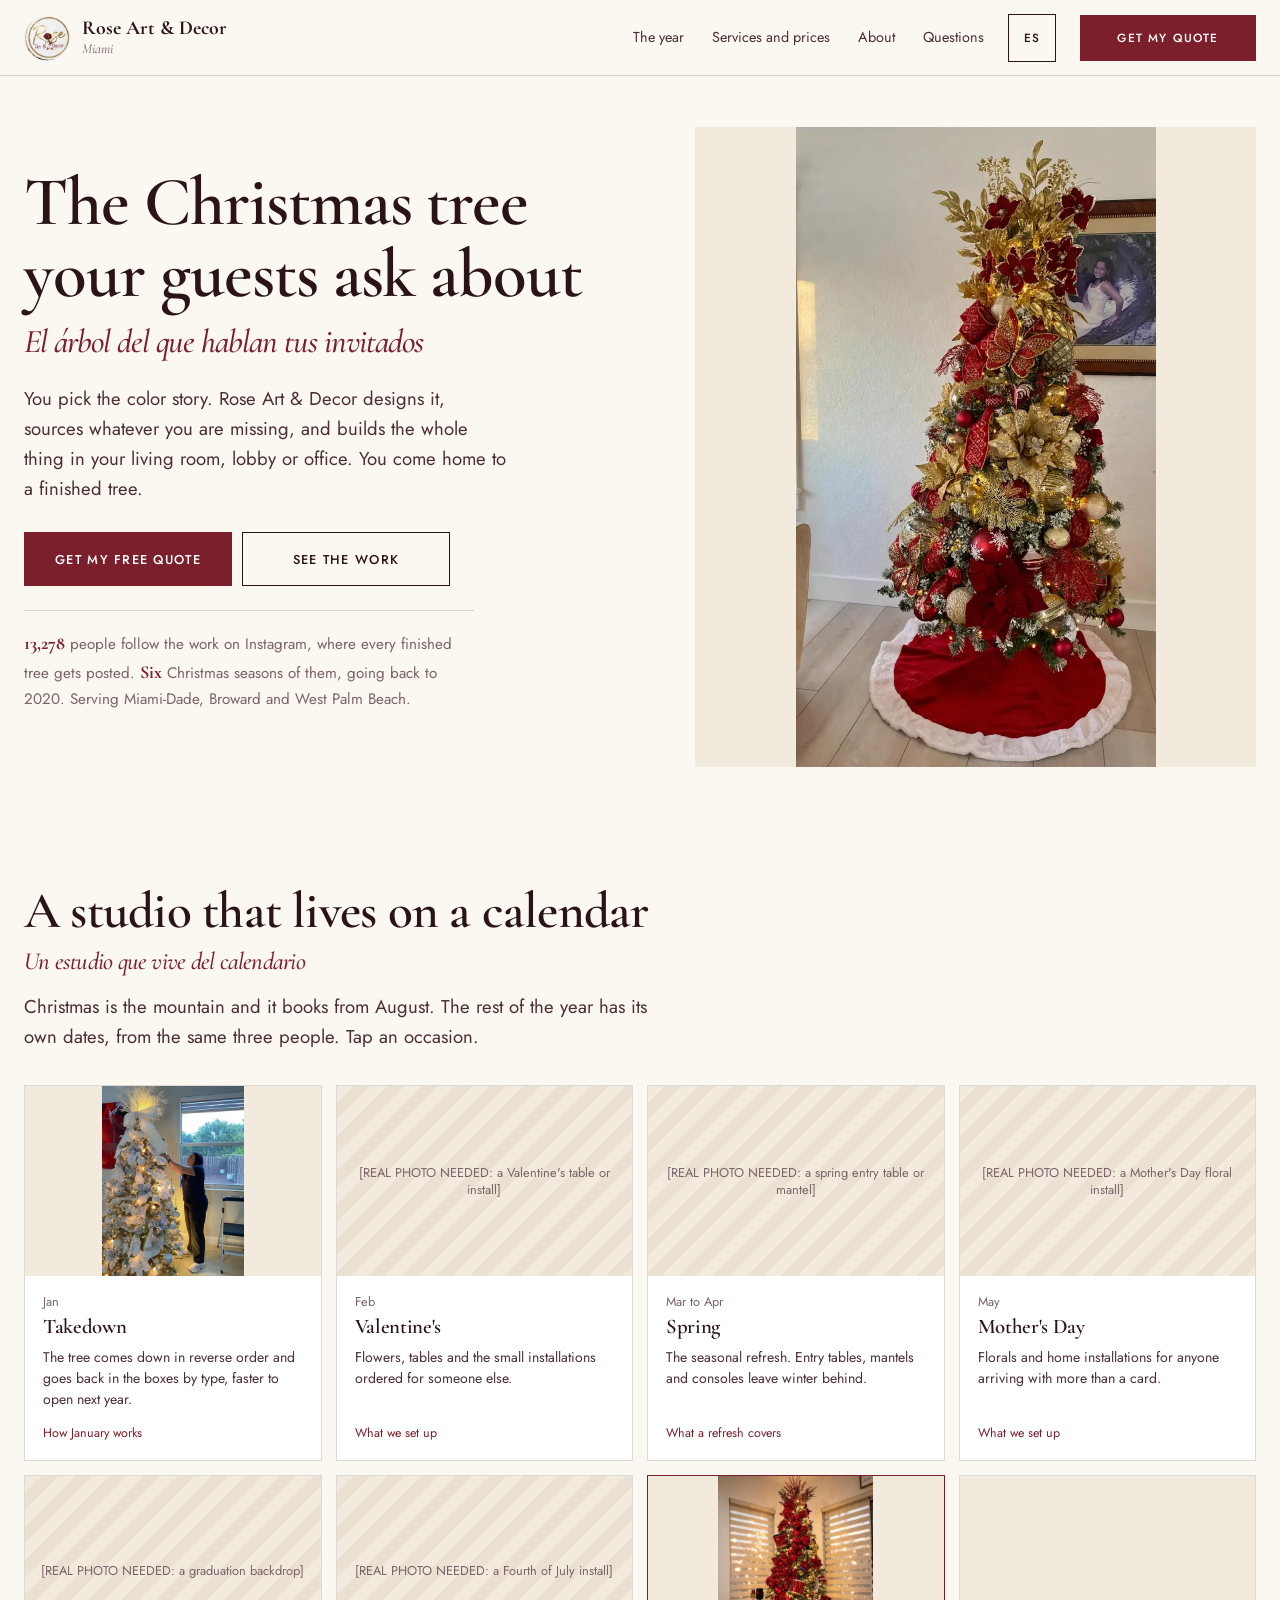
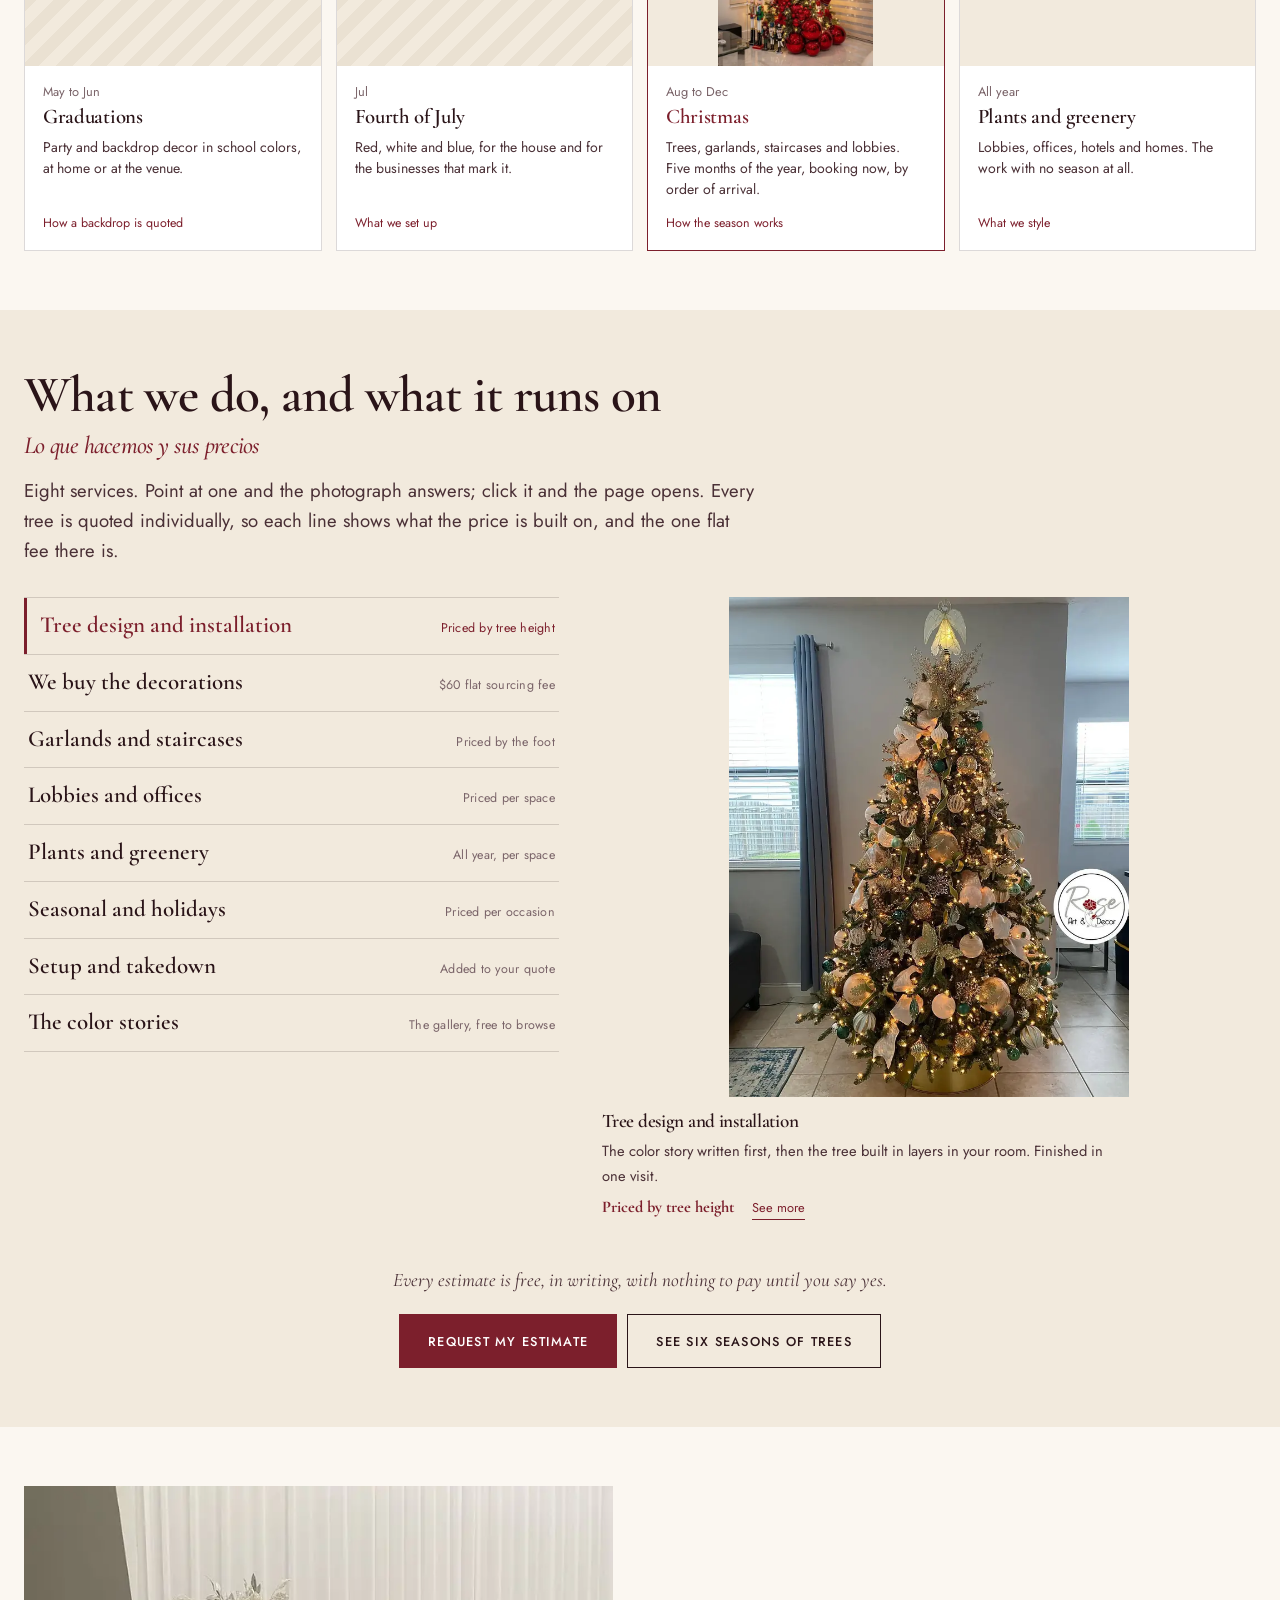
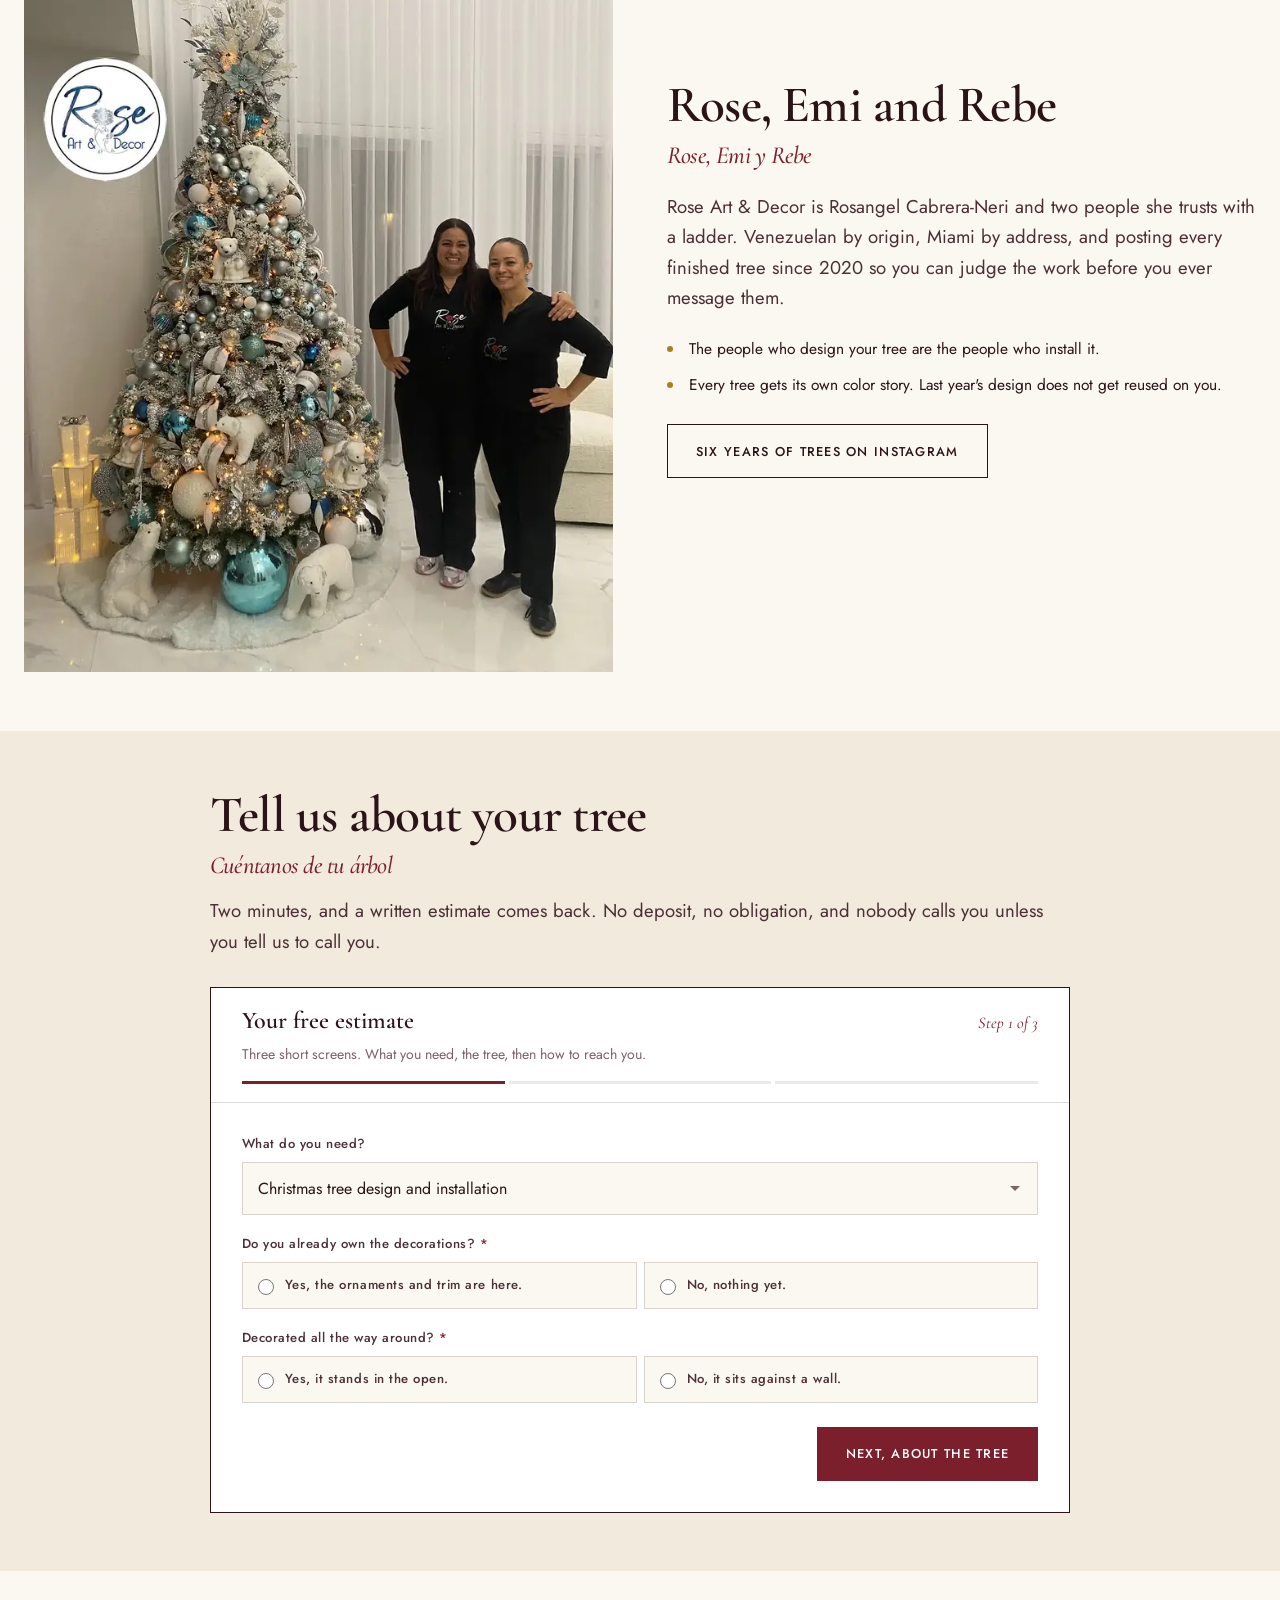
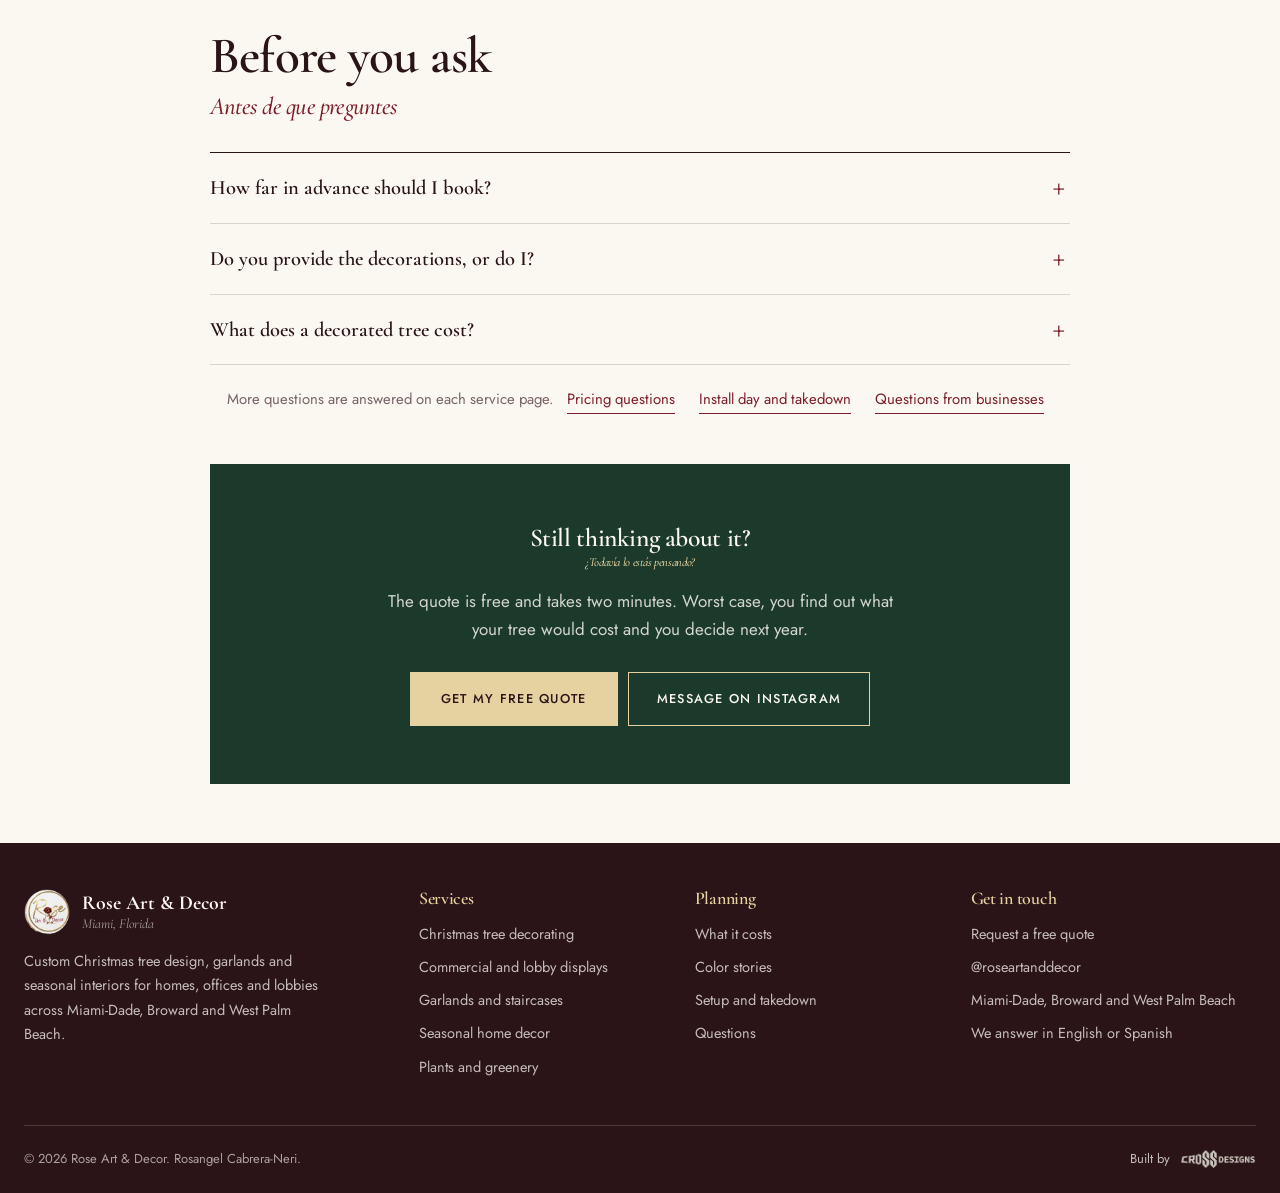
==== commit 601c82eb: "Hero veil thinner, buttons up; 3-screen form flipped, phone auto-format; See more; mobile cost table" ====
--- a/index.html
+++ b/index.html
@@ -39,7 +39,7 @@
 <link rel="preconnect" href="https://fonts.googleapis.com">
 <link rel="preconnect" href="https://fonts.gstatic.com" crossorigin>
 <link rel="stylesheet" href="https://fonts.googleapis.com/css2?family=Cormorant+Garamond:ital,wght@0,500;0,600;0,700;1,500;1,600&family=Jost:wght@300;400;500;600&display=swap">
-<link rel="stylesheet" href="assets/site.css?v=20260909e">
+<link rel="stylesheet" href="assets/site.css?v=20260909f">
 <link rel="preload" as="image" href="assets/tree-red-gold-classic-md.webp" fetchpriority="high">
 
 <script type="application/ld+json">
@@ -341,7 +341,7 @@
               <h3 data-en="Tree design and installation" data-es="Diseño e instalación del árbol">Tree design and installation</h3>
               <p data-en="The color story written first, then the tree built in layers in your room. Finished in one visit." data-es="La paleta por escrito, después el árbol por capas en tu espacio. Listo en una visita.">The color story written first, then the tree built in layers in your room. Finished in one visit.</p>
               <p class="basis" data-en="Priced by tree height" data-es="Se cotiza por altura">Priced by tree height</p>
-              <span class="go" data-en="Pricing and details" data-es="Precios y detalles">Pricing and details</span>
+              <span class="go" data-en="See more" data-es="Ver más">See more</span>
             </div>
           </a>
         </div>
@@ -352,7 +352,7 @@
               <h3 data-en="We buy the decorations" data-es="Nosotras compramos todo">We buy the decorations</h3>
               <p data-en="A day of sourcing the palette. $60 flat plus what the materials cost, and it all stays yours." data-es="Un día buscando la paleta. $60 fijos más lo que cuesten los materiales, y todo queda tuyo.">A day of sourcing the palette. $60 flat plus what the materials cost, and it all stays yours.</p>
               <p class="basis" data-en="$60 flat sourcing fee" data-es="$60 fijos por las compras">$60 flat sourcing fee</p>
-              <span class="go" data-en="Pricing and details" data-es="Precios y detalles">Pricing and details</span>
+              <span class="go" data-en="See more" data-es="Ver más">See more</span>
             </div>
           </a>
         </div>
@@ -363,7 +363,7 @@
               <h3 data-en="Garlands and staircases" data-es="Guirnaldas y escaleras">Garlands and staircases</h3>
               <p data-en="The railing is seen from both floors and the front door at once. It earns more than any room." data-es="La baranda se ve desde los dos pisos y la entrada a la vez. Rinde más que cualquier cuarto.">The railing is seen from both floors and the front door at once. It earns more than any room.</p>
               <p class="basis" data-en="Priced by the foot" data-es="Se cotiza por pie">Priced by the foot</p>
-              <span class="go" data-en="Pricing and details" data-es="Precios y detalles">Pricing and details</span>
+              <span class="go" data-en="See more" data-es="Ver más">See more</span>
             </div>
           </a>
         </div>
@@ -374,7 +374,7 @@
               <h3 data-en="Lobbies and offices" data-es="Lobbies y oficinas">Lobbies and offices</h3>
               <p data-en="Built to read across a lobby, installed outside your business hours, quoted after a walkthrough." data-es="Pensado para verse desde el otro lado del lobby, instalado fuera de tu horario, cotizado tras una visita.">Built to read across a lobby, installed outside your business hours, quoted after a walkthrough.</p>
               <p class="basis" data-en="Priced per space" data-es="Se cotiza por espacio">Priced per space</p>
-              <span class="go" data-en="Pricing and details" data-es="Precios y detalles">Pricing and details</span>
+              <span class="go" data-en="See more" data-es="Ver más">See more</span>
             </div>
           </a>
         </div>
@@ -385,7 +385,7 @@
               <h3 data-en="Plants and greenery" data-es="Plantas y verde">Plants and greenery</h3>
               <p data-en="Real and faux greenery for lobbies, offices, hotels and homes. The work with no season." data-es="Verde natural y artificial para lobbies, oficinas, hoteles y casas. El trabajo sin temporada.">Real and faux greenery for lobbies, offices, hotels and homes. The work with no season.</p>
               <p class="basis" data-en="All year, per space" data-es="Todo el año, por espacio">All year, per space</p>
-              <span class="go" data-en="Pricing and details" data-es="Precios y detalles">Pricing and details</span>
+              <span class="go" data-en="See more" data-es="Ver más">See more</span>
             </div>
           </a>
         </div>
@@ -396,7 +396,7 @@
               <h3 data-en="Seasonal and holidays" data-es="Temporadas y fiestas">Seasonal and holidays</h3>
               <p data-en="Valentine's, spring, Mother's Day and graduations. Every date on the calendar." data-es="San Valentín, primavera, madres, graduaciones. Cada fecha del año.">Valentine's, spring, Mother's Day and graduations. Every date on the calendar.</p>
               <p class="basis" data-en="Priced per occasion" data-es="Se cotiza por ocasión">Priced per occasion</p>
-              <span class="go" data-en="Pricing and details" data-es="Precios y detalles">Pricing and details</span>
+              <span class="go" data-en="See more" data-es="Ver más">See more</span>
             </div>
           </a>
         </div>
@@ -407,7 +407,7 @@
               <h3 data-en="Setup and takedown" data-es="Montaje y desmontaje">Setup and takedown</h3>
               <p data-en="We build it in place and come back for it in January, priced now so it is already decided." data-es="Lo armamos ahí mismo y volvemos en enero, cotizado ahora para que ya esté decidido.">We build it in place and come back for it in January, priced now so it is already decided.</p>
               <p class="basis" data-en="Added to your quote" data-es="Se suma a tu cotización">Added to your quote</p>
-              <span class="go" data-en="Pricing and details" data-es="Precios y detalles">Pricing and details</span>
+              <span class="go" data-en="See more" data-es="Ver más">See more</span>
             </div>
           </a>
         </div>
@@ -418,7 +418,7 @@
               <h3 data-en="The color stories" data-es="Las paletas">The color stories</h3>
               <p data-en="Nine finished trees by palette, so you can point at the one that is yours." data-es="Nueve árboles terminados por paleta, para que señales el que ya es tuyo.">Nine finished trees by palette, so you can point at the one that is yours.</p>
               <p class="basis" data-en="The gallery, free to browse" data-es="La galería, gratis">The gallery, free to browse</p>
-              <span class="go" data-en="Pricing and details" data-es="Precios y detalles">Pricing and details</span>
+              <span class="go" data-en="See more" data-es="Ver más">See more</span>
             </div>
           </a>
         </div>
@@ -481,70 +481,14 @@
       <div class="qf-top">
         <div class="qf-tag">
           <b data-en="Your free estimate" data-es="Tu cotización gratis">Your free estimate</b>
-          <i id="qfCount" data-en="Step 1 of 2" data-es="Paso 1 de 2">Step 1 of 2</i>
-        </div>
-        <p data-en="Two short screens. Who you are, then the tree." data-es="Dos pantallas cortas. Quién eres, y después el árbol.">Two short screens. Who you are, then the tree.</p>
-        <div class="qf-bars" aria-hidden="true"><i class="on"></i><i></i></div>
+          <i id="qfCount" data-en="Step 1 of 3" data-es="Paso 1 de 3">Step 1 of 3</i>
+        </div>
+        <p data-en="Three short screens. What you need, the tree, then how to reach you." data-es="Tres pantallas cortas. Qué necesitas, el árbol, y cómo contactarte.">Three short screens. What you need, the tree, then how to reach you.</p>
+        <div class="qf-bars" aria-hidden="true"><i class="on"></i><i></i><i></i></div>
       </div>
       <form id="quoteForm" novalidate>
         <div class="qf-step on" data-step="1">
           <div class="form-grid">
-            <div class="field">
-              <label for="f-name"><span data-en="Your name" data-es="Tu nombre">Your name</span> <span class="req">*</span></label>
-              <input id="f-name" name="name" type="text" autocomplete="name" data-en-ph="Your full name" data-es-ph="Tu nombre completo" placeholder="Your full name">
-              <span class="err-msg" data-en="We need a name to put on the estimate." data-es="Necesitamos un nombre para la cotización.">We need a name to put on the estimate.</span>
-            </div>
-            <div class="field">
-              <label for="f-email"><span data-en="Your email" data-es="Tu correo">Your email</span> <span class="req">*</span></label>
-              <input id="f-email" name="email" type="email" autocomplete="email" inputmode="email" data-en-ph="you@email.com" data-es-ph="tu@correo.com" placeholder="you@email.com">
-              <span class="err-msg" data-en="That looks incomplete. Try something like you@email.com." data-es="Ese correo parece incompleto. Prueba algo como tu@correo.com.">That looks incomplete. Try something like you@email.com.</span>
-            </div>
-            <div class="field">
-              <label for="f-phone"><span data-en="Phone number" data-es="Teléfono">Phone number</span> <span class="req">*</span></label>
-              <input id="f-phone" name="phone" type="tel" autocomplete="tel" inputmode="tel" data-en-ph="(305) 000-0000" data-es-ph="(305) 000-0000" placeholder="(305) 000-0000">
-              <span class="err-msg" data-en="A 10 digit number, so we can actually reach you." data-es="Un número de 10 dígitos, para poder contactarte.">A 10 digit number, so we can actually reach you.</span>
-            </div>
-            <div class="field">
-              <label for="f-instagram"><span data-en="Instagram handle" data-es="Instagram">Instagram handle</span> <small data-en="(optional)" data-es="(opcional)">(optional)</small></label>
-              <input id="f-instagram" name="instagram" type="text" data-en-ph="@yourhandle" data-es-ph="@tuusuario" placeholder="@yourhandle">
-            </div>
-          </div>
-          <div class="qf-nav">
-            <button type="button" class="btn btn-primary qf-next" data-en="Next, about the tree" data-es="Siguiente, sobre el árbol">Next, about the tree</button>
-          </div>
-        </div>
-
-        <div class="qf-step" data-step="2">
-          <div class="form-grid">
-            <div class="field full qf-where">
-              <span class="qf-q" data-en="Where is the decorating happening?" data-es="¿Dónde sería la decoración?">Where is the decorating happening?</span>
-            </div>
-            <div class="field">
-              <label for="f-city"><span data-en="City" data-es="Ciudad">City</span> <span class="req">*</span></label>
-              <input id="f-city" name="city" type="text" autocomplete="address-level2" data-en-ph="e.g. Homestead, Coral Gables, Weston" data-es-ph="ej. Homestead, Coral Gables, Weston" placeholder="e.g. Homestead, Coral Gables, Weston">
-              <span class="err-msg" data-en="A city is enough to price the drive." data-es="Con la ciudad basta para cotizar el traslado.">A city is enough to price the drive.</span>
-            </div>
-            <div class="field">
-              <label for="f-county"><span data-en="County" data-es="Condado">County</span> <span class="req">*</span></label>
-              <select id="f-county" name="county">
-                <option value="" data-en="Choose one" data-es="Elige uno">Choose one</option>
-                <option value="Miami-Dade">Miami-Dade</option>
-                <option value="Broward">Broward</option>
-                <option value="Palm Beach">Palm Beach</option>
-                <option value="Other" data-en="Somewhere else" data-es="Otro lugar">Somewhere else</option>
-              </select>
-              <span class="err-msg" data-en="Pick the county so we can confirm coverage." data-es="Elige el condado para confirmar la cobertura.">Pick the county so we can confirm coverage.</span>
-            </div>
-            <div class="field">
-              <label for="f-hood"><span data-en="Neighborhood" data-es="Zona o vecindario">Neighborhood</span> <small data-en="(optional)" data-es="(opcional)">(optional)</small></label>
-              <input id="f-hood" name="neighborhood" type="text" data-en-ph="e.g. Brickell, Pinecrest" data-es-ph="ej. Brickell, Pinecrest" placeholder="e.g. Brickell, Pinecrest">
-            </div>
-            <div class="field">
-              <label for="f-size"><span data-en="Tree size in feet" data-es="Altura del árbol en pies">Tree size in feet</span> <span class="req">*</span></label>
-              <input id="f-size" name="size" type="text" inputmode="decimal" data-en-ph="e.g. 7.5 ft" data-es-ph="ej. 7.5 pies" placeholder="e.g. 7.5 ft">
-              <span class="err-msg" data-en="Roughly is fine. Measure to the top of the tree, not the topper." data-es="Un aproximado sirve. Mide hasta la punta del árbol, sin la estrella.">Roughly is fine. Measure to the top of the tree, not the topper.</span>
-            </div>
-
             <div class="field full">
               <label for="f-service" data-en="What do you need?" data-es="¿Qué necesitas?">What do you need?</label>
               <select id="f-service" name="service">
@@ -578,10 +522,56 @@
             <div class="field full">
               <label><span data-en="Decorated all the way around?" data-es="¿Se decora todo alrededor?">Decorated all the way around?</span> <span class="req">*</span></label>
               <div class="radios two">
-                <label class="radio"><input type="radio" name="around" value="Yes"><span data-en="Yes, it stands in the open." data-es="Sí, queda libre por todos lados.">Yes, it stands in the open.</span></label>
+                <label class="radio"><input type="radio" name="around" value="Yes"><span data-en="Yes, it stands in the open." data-es="Sí, queda libre.">Yes, it stands in the open.</span></label>
                 <label class="radio"><input type="radio" name="around" value="No"><span data-en="No, it sits against a wall." data-es="No, va contra la pared.">No, it sits against a wall.</span></label>
               </div>
               <span class="err-msg" data-en="This one really does change the price." data-es="Esta respuesta sí cambia el precio.">This one really does change the price.</span>
+            </div>
+          </div>
+          <div class="qf-nav">
+            <button type="button" class="btn btn-primary qf-next" data-en="Next, about the tree" data-es="Siguiente, sobre el árbol">Next, about the tree</button>
+          </div>
+        </div>
+
+        <div class="qf-step" data-step="2">
+          <div class="form-grid">
+            <div class="field full">
+              <label for="f-city"><span data-en="Where is the decorating happening?" data-es="¿Dónde sería la decoración?">Where is the decorating happening?</span> <span class="req">*</span></label>
+              <input id="f-city" name="city" type="text" autocomplete="address-level2" data-en-ph="City, e.g. Homestead, Coral Gables, Weston" data-es-ph="Ciudad, ej. Homestead, Coral Gables, Weston" placeholder="City, e.g. Homestead, Coral Gables, Weston">
+              <span class="err-msg" data-en="A city is enough to price the drive." data-es="Con la ciudad basta para cotizar el traslado.">A city is enough to price the drive.</span>
+            </div>
+            <div class="field full">
+              <label for="f-size"><span data-en="Tree size in feet" data-es="Altura del árbol en pies">Tree size in feet</span> <span class="req">*</span></label>
+              <input id="f-size" name="size" type="text" inputmode="decimal" data-en-ph="e.g. 7.5 ft" data-es-ph="ej. 7.5 pies" placeholder="e.g. 7.5 ft">
+              <span class="err-msg" data-en="Roughly is fine. Measure to the top of the tree, not the topper." data-es="Un aproximado sirve. Mide hasta la punta del árbol, sin la estrella.">Roughly is fine. Measure to the top of the tree, not the topper.</span>
+            </div>
+          </div>
+          <div class="qf-nav">
+            <button type="button" class="btn btn-ghost qf-back" data-en="Back" data-es="Atrás">Back</button>
+            <button type="button" class="btn btn-primary qf-next" data-en="Next, how to reach you" data-es="Siguiente, cómo contactarte">Next, how to reach you</button>
+          </div>
+        </div>
+
+        <div class="qf-step" data-step="3">
+          <div class="form-grid">
+            <div class="field">
+              <label for="f-name"><span data-en="Your name" data-es="Tu nombre">Your name</span> <span class="req">*</span></label>
+              <input id="f-name" name="name" type="text" autocomplete="name" data-en-ph="Your full name" data-es-ph="Tu nombre completo" placeholder="Your full name">
+              <span class="err-msg" data-en="We need a name to put on the estimate." data-es="Necesitamos un nombre para la cotización.">We need a name to put on the estimate.</span>
+            </div>
+            <div class="field">
+              <label for="f-email"><span data-en="Your email" data-es="Tu correo">Your email</span> <span class="req">*</span></label>
+              <input id="f-email" name="email" type="email" autocomplete="email" inputmode="email" data-en-ph="you@email.com" data-es-ph="tu@correo.com" placeholder="you@email.com">
+              <span class="err-msg" data-en="That looks incomplete. Try something like you@email.com." data-es="Ese correo parece incompleto. Prueba algo como tu@correo.com.">That looks incomplete. Try something like you@email.com.</span>
+            </div>
+            <div class="field">
+              <label for="f-phone"><span data-en="Phone number" data-es="Teléfono">Phone number</span> <span class="req">*</span></label>
+              <input id="f-phone" name="phone" type="tel" autocomplete="tel" inputmode="tel" maxlength="12" data-en-ph="305-000-0000" data-es-ph="305-000-0000" placeholder="305-000-0000">
+              <span class="err-msg" data-en="A 10 digit number, so we can actually reach you." data-es="Un número de 10 dígitos, para poder contactarte.">A 10 digit number, so we can actually reach you.</span>
+            </div>
+            <div class="field">
+              <label for="f-instagram"><span data-en="Instagram handle" data-es="Instagram">Instagram handle</span> <small data-en="(optional)" data-es="(opcional)">(optional)</small></label>
+              <input id="f-instagram" name="instagram" type="text" data-en-ph="@yourhandle" data-es-ph="@tuusuario" placeholder="@yourhandle">
             </div>
 
             <div class="field full">
@@ -749,6 +739,6 @@
   </div>
 </div>
 
-<script src="assets/site.js?v=20260909e"></script>
+<script src="assets/site.js?v=20260909f"></script>
 </body>
 </html>
--- a/assets/site.css
+++ b/assets/site.css
@@ -290,14 +290,14 @@
 /* ---- form ---------------------------------------------------------------- */
 .form-shell{background:var(--paper);border:1px solid var(--ink);padding:clamp(20px,2.4vw,34px);}
 .qf{padding:0;scroll-margin-top:calc(var(--nav-h) + 20px);}
-.qf-top{background:var(--pine);color:var(--cream);padding:20px clamp(20px,2.4vw,34px) 18px;}
+.qf-top{background:var(--paper);color:var(--ink);padding:20px clamp(20px,2.4vw,34px) 18px;border-bottom:1px solid var(--line);}
 .qf-tag{display:flex;align-items:baseline;justify-content:space-between;gap:12px;}
 .qf-tag b{font-family:var(--serif);font-weight:600;font-size:1.5rem;line-height:1.1;}
-.qf-tag i{font-family:var(--serif);font-style:italic;font-size:1.02rem;color:var(--gold-light);white-space:nowrap;}
-.qf-top p{font-size:.88rem;color:rgba(251,247,241,.74);margin:6px 0 0;}
+.qf-tag i{font-family:var(--serif);font-style:italic;font-size:1.02rem;color:var(--burgundy);white-space:nowrap;}
+.qf-top p{font-size:.88rem;color:var(--muted);margin:6px 0 0;}
 .qf-bars{display:flex;gap:4px;margin-top:14px;}
-.qf-bars i{flex:1;height:3px;background:rgba(251,247,241,.22);transition:background .25s ease;}
-.qf-bars i.on{background:var(--gold-light);}
+.qf-bars i{flex:1;height:3px;background:var(--line-soft);transition:background .25s ease;}
+.qf-bars i.on{background:var(--burgundy);}
 .qf form{padding:clamp(20px,2.4vw,34px);}
 .qf-step{display:none;}
 .qf-step.on{display:block;}
@@ -482,18 +482,20 @@
   .hamburger{display:flex;}
   .hero{
     background:
-      linear-gradient(0deg,rgba(251,247,241,.9) 0,rgba(251,247,241,.88) 290px,rgba(251,247,241,.8) 430px,rgba(251,247,241,.34) 500px,rgba(251,247,241,.04) 570px,rgba(251,247,241,0) 100%),
+      linear-gradient(0deg,rgba(251,247,241,.84) 0,rgba(251,247,241,.82) 250px,rgba(251,247,241,.72) 400px,rgba(251,247,241,.3) 480px,rgba(251,247,241,.04) 560px,rgba(251,247,241,0) 100%),
       url("tree-red-gold-classic-md.webp") center 30%/cover no-repeat var(--cream);
-    min-height:0;padding-top:calc(var(--nav-h) + 180px);padding-bottom:26px;text-align:center;
+    min-height:0;padding-top:calc(var(--nav-h) + 150px);padding-bottom:24px;text-align:center;
   }
   .hero-grid{grid-template-columns:1fr;gap:0;}
   .hero-copy{display:flex;flex-direction:column;align-items:center;}
   .hero-copy h1{max-width:100%;}
-  .hero-copy .lede{max-width:36ch;order:1;margin-top:14px;margin-bottom:0;}
-  .hero-proof{order:2;border-top:0;padding-top:0;margin-top:12px;max-width:36ch;color:var(--ink-soft);}
-  .hero-copy .btn-row{order:3;justify-content:center;margin-top:20px;}
+  .hero-copy .lede{max-width:36ch;order:1;margin-top:12px;margin-bottom:0;}
+  .hero-proof{order:2;border-top:0;padding-top:0;margin-top:10px;max-width:36ch;color:var(--ink-soft);font-size:.88rem;line-height:1.5;}
+  .hero-copy .btn-row{order:3;justify-content:center;margin-top:16px;}
   .hero-photo{display:none;}
-  .hero .btn-ghost{background:rgba(251,247,241,.88);}
+  .hero .btn{box-shadow:0 8px 22px rgba(42,20,24,.22);}
+  .hero .btn-primary{border-color:rgba(255,255,255,.35);}
+  .hero .btn-ghost{background:var(--cream);border-width:1.5px;}
   .split{grid-template-columns:1fr;gap:26px;}
   .body-grid{grid-template-columns:1fr;gap:26px;}
   .body-grid .prose{order:2;}
@@ -551,7 +553,7 @@
   .foot ul,.foot address{gap:0;}
   .foot address span{min-height:38px;display:flex;align-items:center;}
 
-  .hero{padding-top:calc(var(--nav-h) + 170px);padding-bottom:24px;}
+  .hero{padding-top:calc(var(--nav-h) + 140px);padding-bottom:22px;}
   .hero-copy .lede{font-size:1rem;margin-top:16px;}
   .hero-photo{height:260px;}
   .hero-proof{margin-top:20px;padding-top:16px;font-size:.91rem;}
@@ -584,15 +586,16 @@
   .qf-nav .btn{flex:1 1 auto;min-width:0;}
   .work-foot p{font-size:1.08rem;}
 
-  .cmp,.cmp tbody,.cmp tr,.cmp td{display:block;width:auto;}
+  .cmp,.cmp tbody{display:block;width:auto;}
   .cmp thead{display:none;}
-  .cmp tr{border-bottom:1px solid var(--line);padding:2px 0 12px;}
+  .cmp tr{display:grid;grid-template-columns:1fr 1fr;gap:0 14px;border-bottom:1px solid var(--line);padding:0 14px 12px;}
   .cmp tr:last-child{border-bottom:0;}
-  .cmp tbody th{display:block;width:auto;font-family:var(--serif);font-size:1.2rem;font-weight:600;color:var(--ink);letter-spacing:0;padding:18px 18px 8px;border:0;}
-  .cmp td{padding:0 18px 12px;border:0;font-size:.91rem;}
+  .cmp tbody th{grid-column:1/-1;display:block;width:auto;font-family:var(--serif);font-size:1.12rem;font-weight:600;color:var(--ink);letter-spacing:0;padding:14px 0 6px;border:0;}
+  .cmp td{display:block;padding:0;border:0;font-size:.84rem;line-height:1.45;}
+  .cmp td[colspan]{grid-column:1/-1;}
   .cmp td.hi{background:transparent;}
-  .cmp-lab{display:block;font-family:var(--serif);font-style:italic;font-size:.98rem;color:var(--gold);margin-bottom:3px;}
-  .cmp .money{font-size:1.1rem;}
+  .cmp-lab{display:block;font-family:var(--serif);font-style:italic;font-size:.92rem;color:var(--gold);margin-bottom:2px;}
+  .cmp .money{font-size:1.02rem;}
 
   .side .plate{height:300px;}
   .show-panels{grid-template-columns:1fr;gap:8px;}
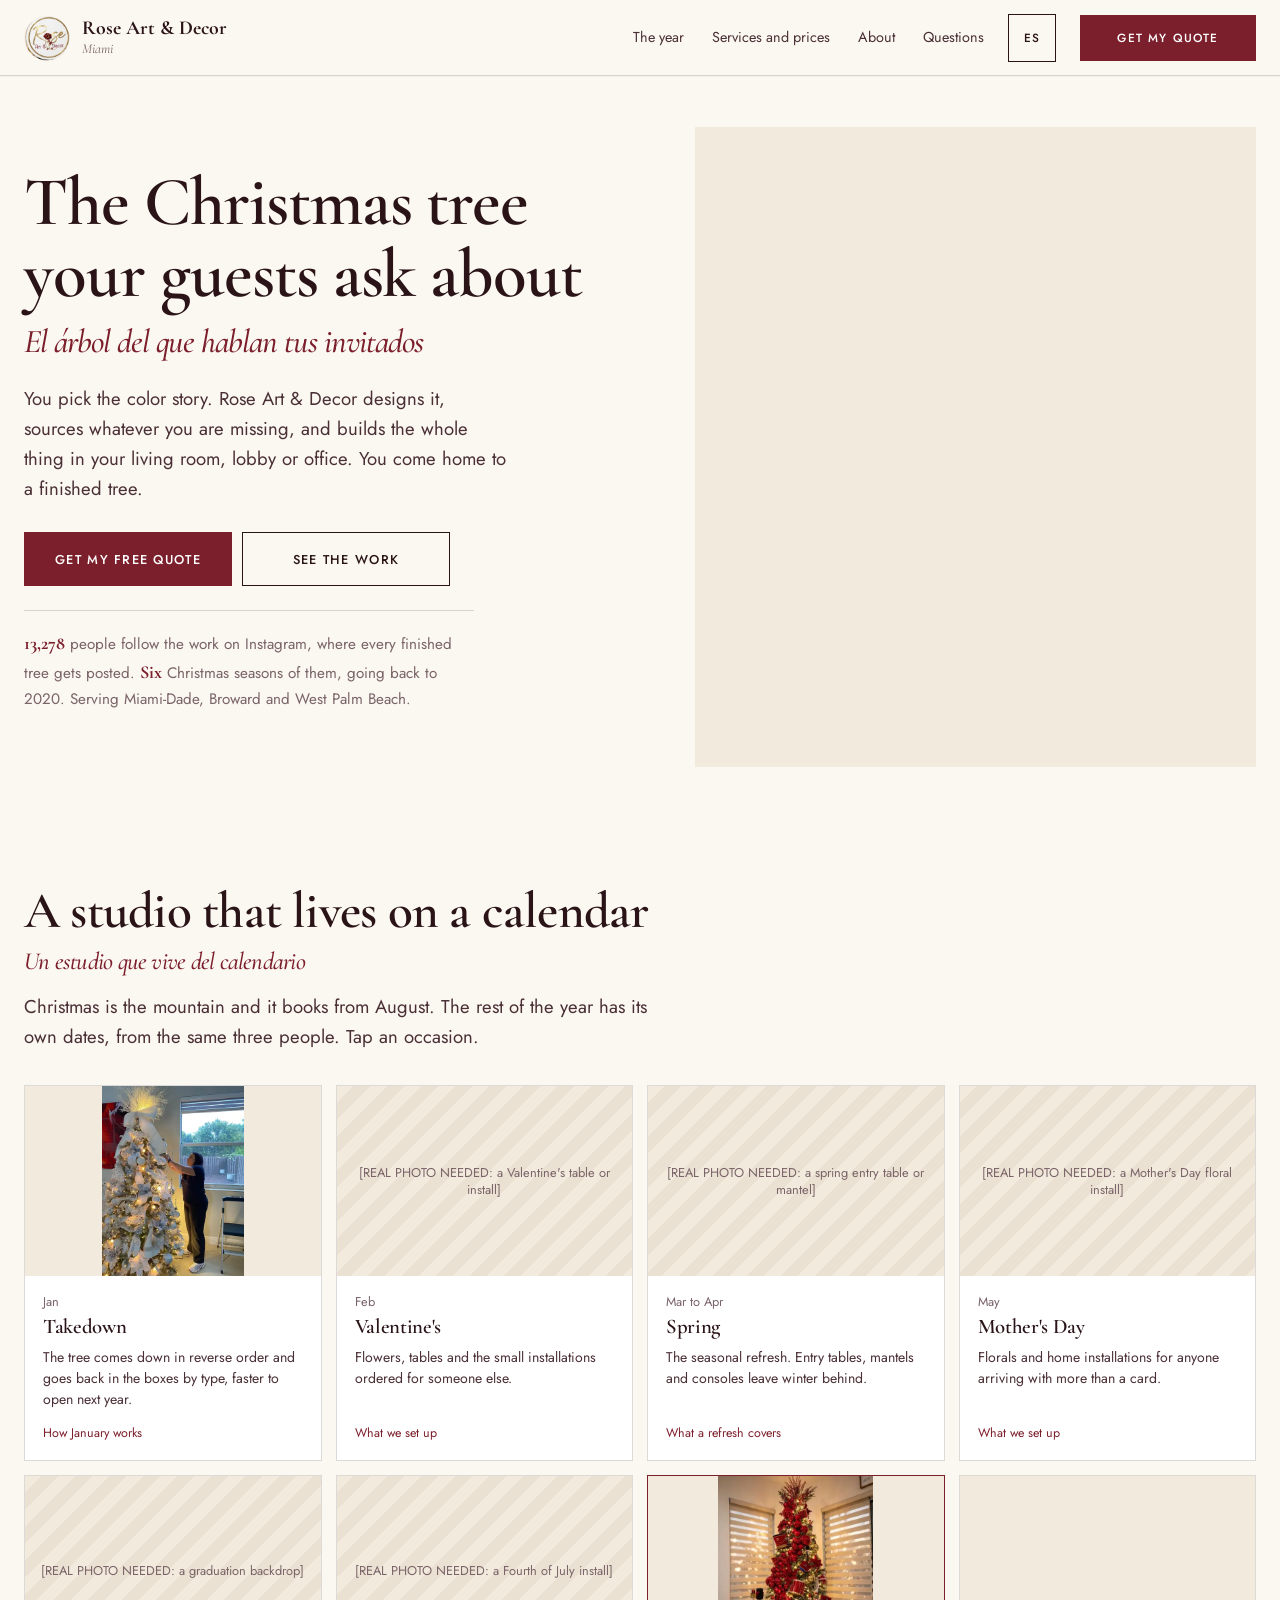
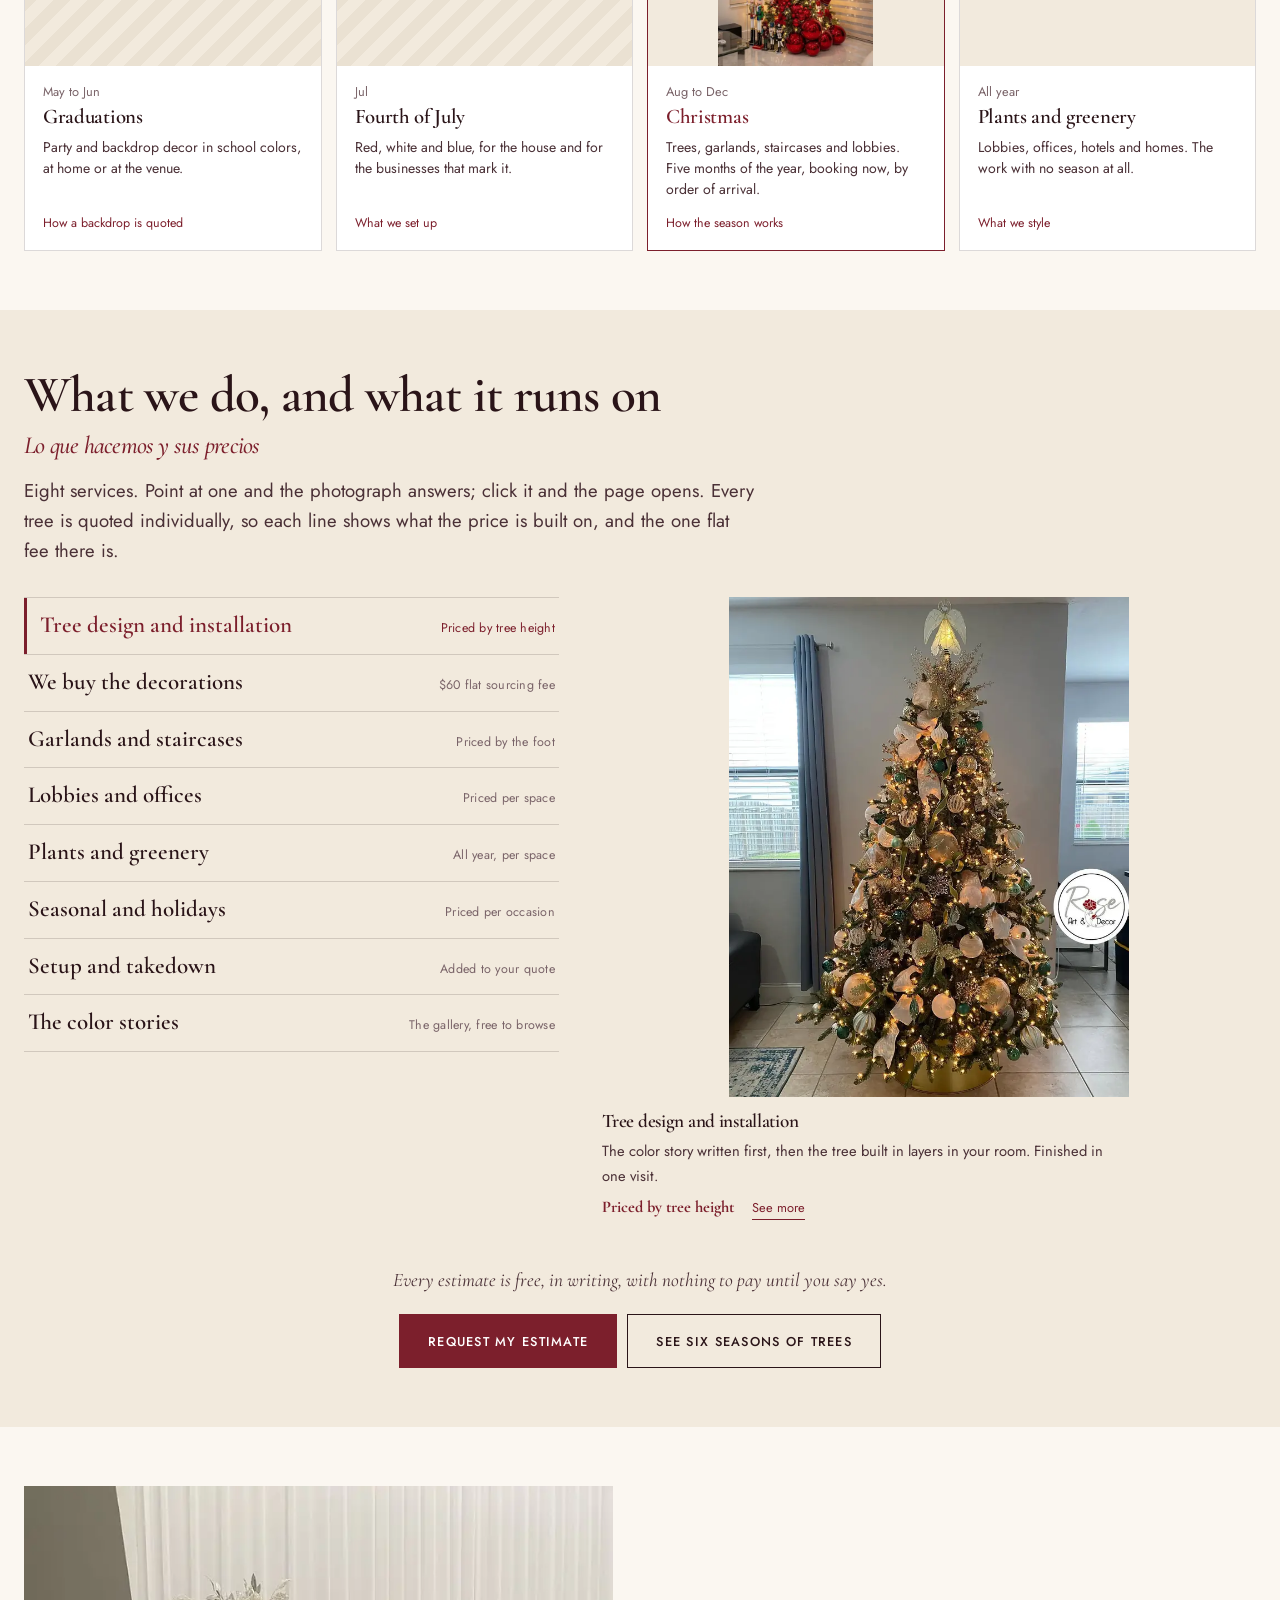
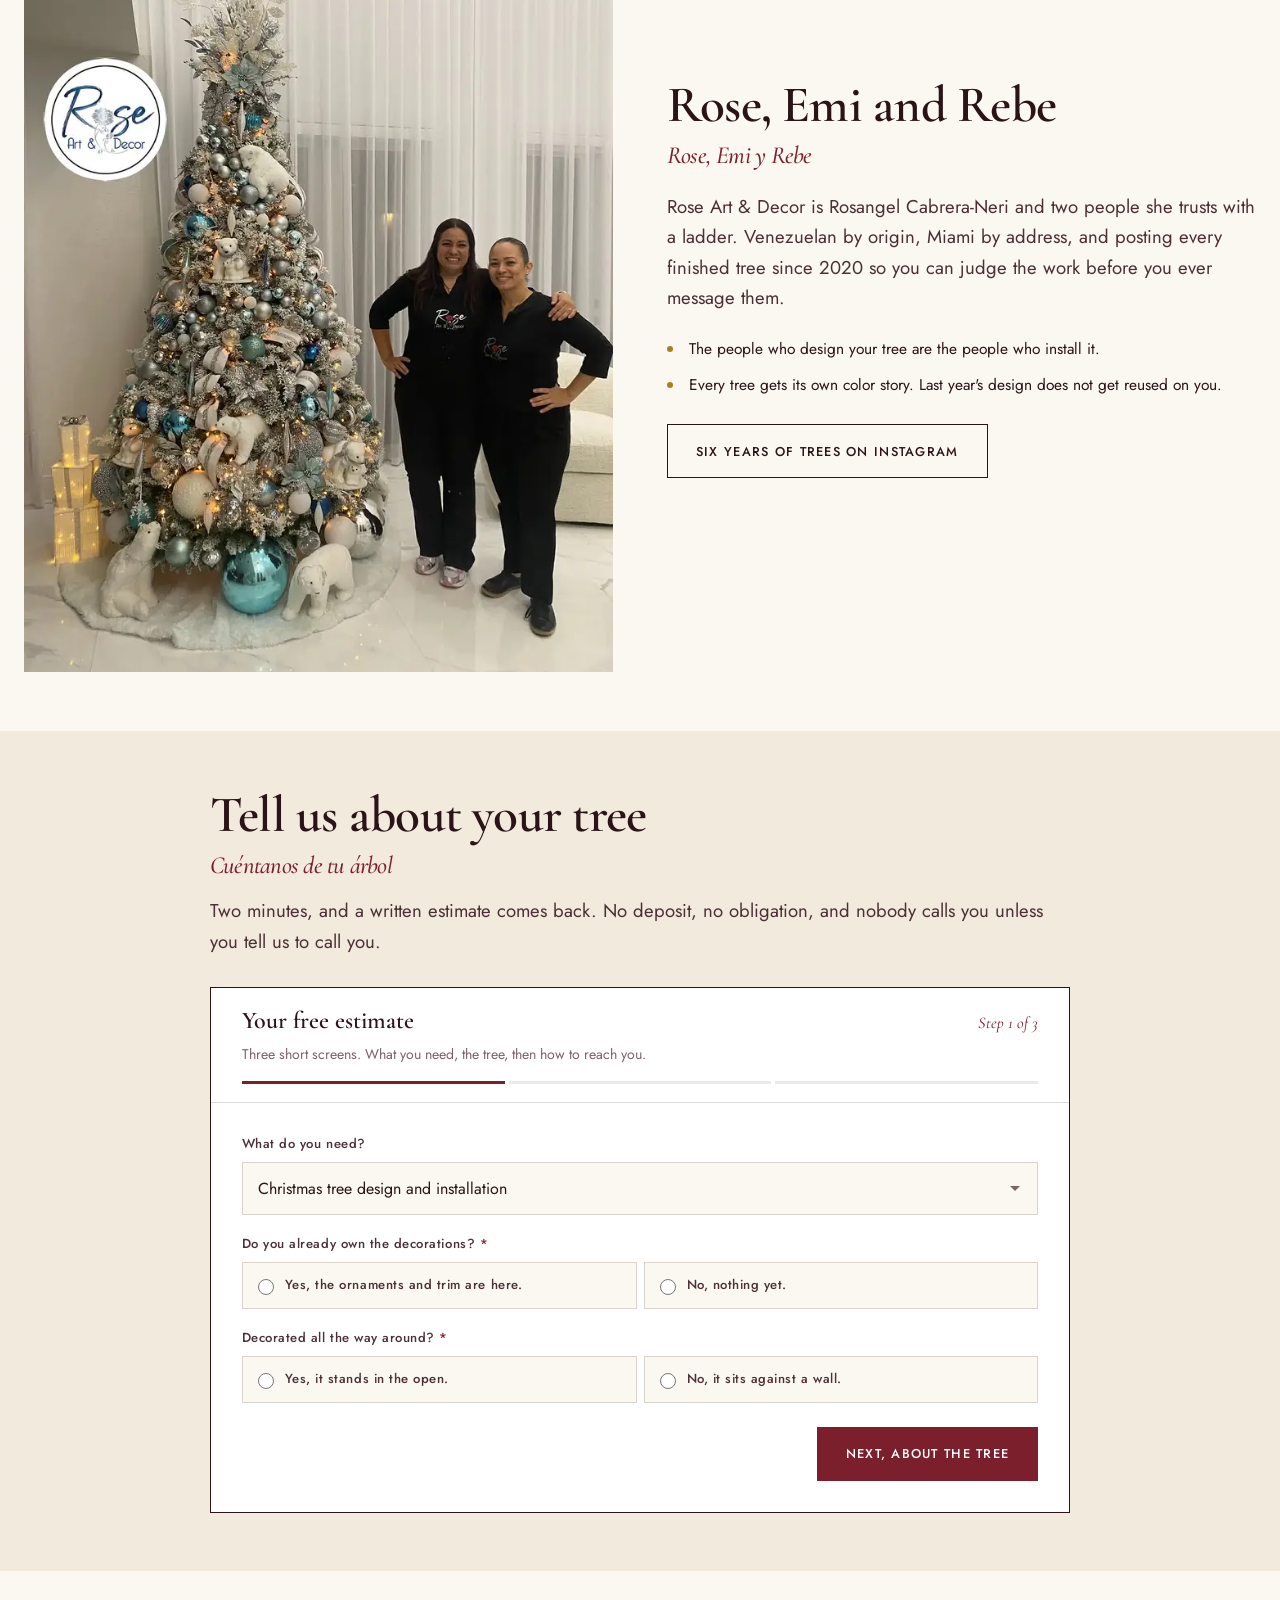
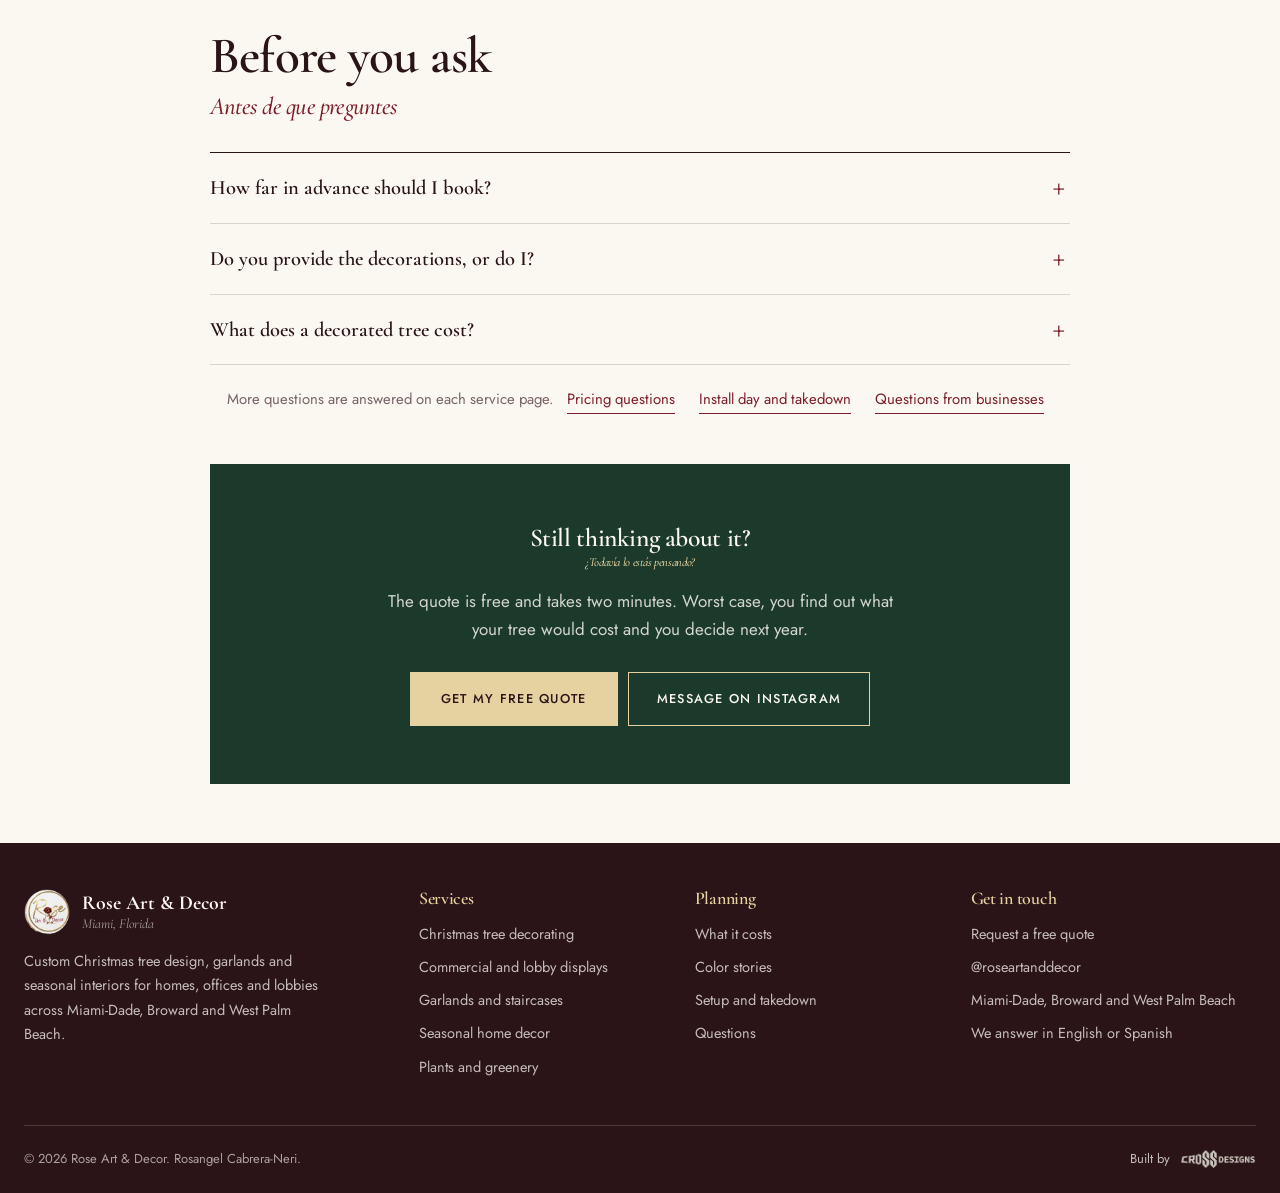
==== commit 2126a49b: "Subpages: chapters become breakaway sections with her photographs Co-Authored-By: Claude Fable 5.1 <" ====
--- a/index.html
+++ b/index.html
@@ -39,7 +39,7 @@
 <link rel="preconnect" href="https://fonts.googleapis.com">
 <link rel="preconnect" href="https://fonts.gstatic.com" crossorigin>
 <link rel="stylesheet" href="https://fonts.googleapis.com/css2?family=Cormorant+Garamond:ital,wght@0,500;0,600;0,700;1,500;1,600&family=Jost:wght@300;400;500;600&display=swap">
-<link rel="stylesheet" href="assets/site.css?v=20260909f">
+<link rel="stylesheet" href="assets/site.css?v=20260909g">
 <link rel="preload" as="image" href="assets/tree-red-gold-classic-md.webp" fetchpriority="high">
 
 <script type="application/ld+json">
@@ -739,6 +739,6 @@
   </div>
 </div>
 
-<script src="assets/site.js?v=20260909f"></script>
+<script src="assets/site.js?v=20260909g"></script>
 </body>
 </html>
--- a/assets/site.css
+++ b/assets/site.css
@@ -301,8 +301,6 @@
 .qf form{padding:clamp(20px,2.4vw,34px);}
 .qf-step{display:none;}
 .qf-step.on{display:block;}
-.qf-where{gap:0;}
-.qf-q{font-family:var(--serif);font-weight:600;font-size:1.3rem;color:var(--ink);line-height:1.2;}
 .qf-nav{display:flex;flex-wrap:wrap;gap:10px;margin-top:24px;justify-content:flex-end;}
 .qf-nav .qf-back{min-width:9rem;}
 .field label small{color:var(--muted);font-weight:400;}
@@ -386,19 +384,31 @@
 .prose h3:first-child{margin-top:0;}
 .prose p{color:var(--ink-soft);}
 .side{position:sticky;top:calc(var(--nav-h) + 20px);}
-.side .plate{height:520px;}
+.side .plate{height:440px;}
 .side-card{background:var(--pine);color:var(--cream);padding:24px;margin-top:14px;}
 .side-card .sc-t{display:block;font-family:var(--serif);font-weight:600;font-size:1.5rem;line-height:1.1;}
 .side-card .sc-m{display:block;font-size:.86rem;color:rgba(251,247,241,.74);margin:8px 0 18px;line-height:1.5;}
 .side-card .btn{width:100%;min-width:0;}
 .side-card .sc-all{display:block;margin-top:12px;font-size:.82rem;color:rgba(251,247,241,.78);text-decoration:underline;text-underline-offset:3px;text-align:center;}
 .side-card .sc-all:hover{color:#fff;}
-.sp-gal{padding:0 0 clamp(34px,4vw,54px);}
-.sp-gal h2{font-size:1.5rem;margin-bottom:14px;}
-.sp-grid{display:grid;grid-template-columns:repeat(3,1fr);gap:10px;}
-.sp-grid>*{min-width:0;}
-.sp-grid figure{margin:0;}
-.sp-grid .plate{height:380px;}
+/* ---- breakaway blocks: the page changes ground between chapters ---------- */
+.brk{padding:clamp(48px,5vw,80px) 0;}
+.brk-paper{background:var(--paper);border-top:1px solid var(--line);border-bottom:1px solid var(--line);}
+.brk-grid{display:grid;grid-template-columns:.82fr 1.18fr;gap:clamp(30px,4.5vw,72px);align-items:start;}
+.brk-grid>*{min-width:0;}
+.brk-flip{grid-template-columns:.9fr 1.1fr;}
+.brk h3{font-size:clamp(1.7rem,2.6vw,2.4rem);line-height:1.08;margin:0 0 18px;max-width:18ch;}
+.brk-lead .plate{height:300px;margin-top:6px;}
+.brk-pair{display:grid;grid-template-columns:1fr 1fr;gap:10px;}
+.brk-pair>*{min-width:0;}
+.brk-pair .plate{height:320px;}
+.brk-copy p{color:var(--ink-soft);max-width:60ch;}
+.brk-copy p:last-child{margin-bottom:0;}
+.brk-copy h3{margin-top:0;}
+.bg-pine.brk h3{color:var(--cream);}
+.bg-pine.brk p{color:rgba(251,247,241,.82);}
+.bg-pine .plate{background:rgba(251,247,241,.08);}
+
 .related{display:grid;grid-template-columns:repeat(3,1fr);gap:12px;margin-top:26px;}
 .related>*{min-width:0;}
 .related a{
@@ -526,10 +536,12 @@
   .fact{padding:9px 0;margin:0;border-bottom:1px solid var(--line-soft);flex-wrap:wrap;}
   .fact:last-child{border-bottom:0;}
   .fact::after{display:none;}
-  .sp-grid{grid-template-columns:1fr 1fr;}
-  .sp-grid figure:first-child{grid-column:1/-1;}
-  .sp-grid .plate{height:230px;}
-  .sp-grid figure:first-child .plate{height:300px;}
+  .brk-grid,.brk-flip{grid-template-columns:1fr;gap:22px;}
+  .brk-lead .plate{height:250px;margin-top:0;}
+  .brk-lead h3{margin-bottom:14px;}
+  .brk-pair{order:-1;}
+  .brk-pair .plate{height:210px;}
+  .brk h3{max-width:100%;}
   .related{grid-template-columns:1fr;}
 }
 @media (max-width:640px){
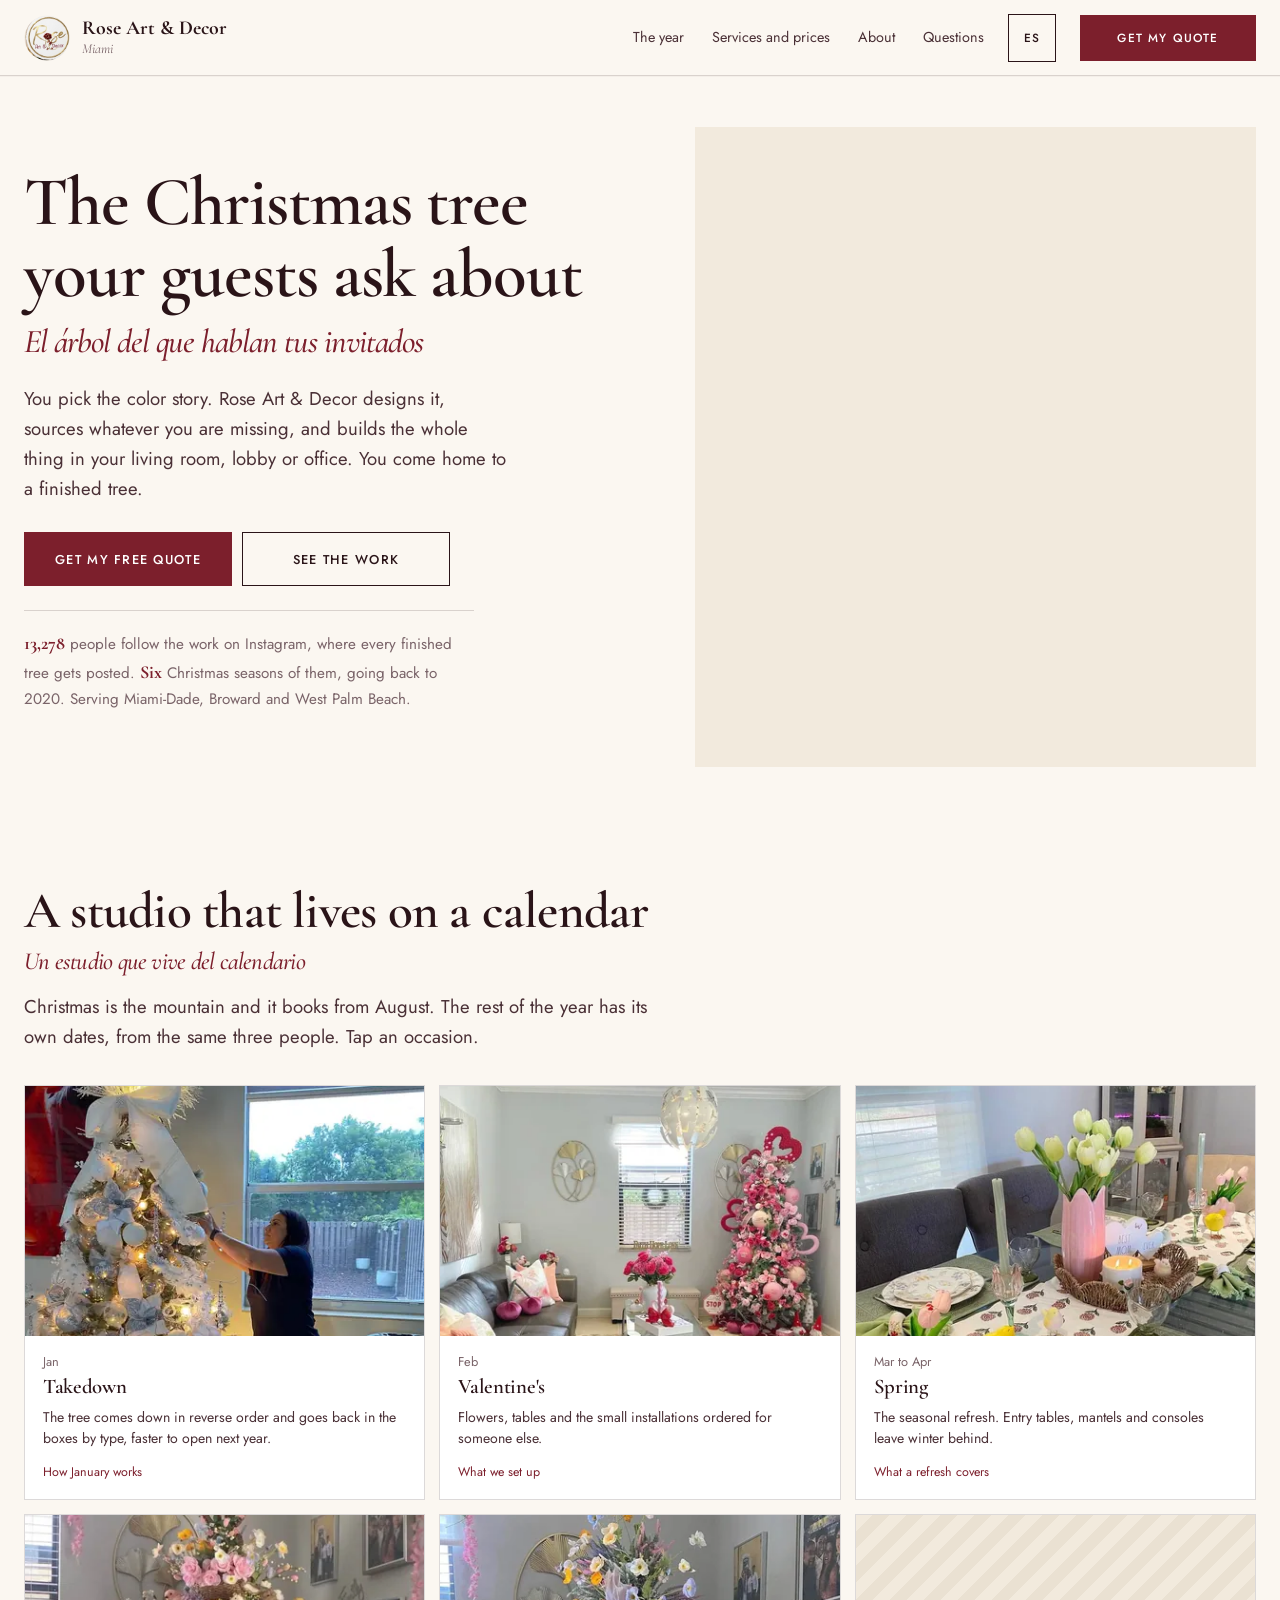
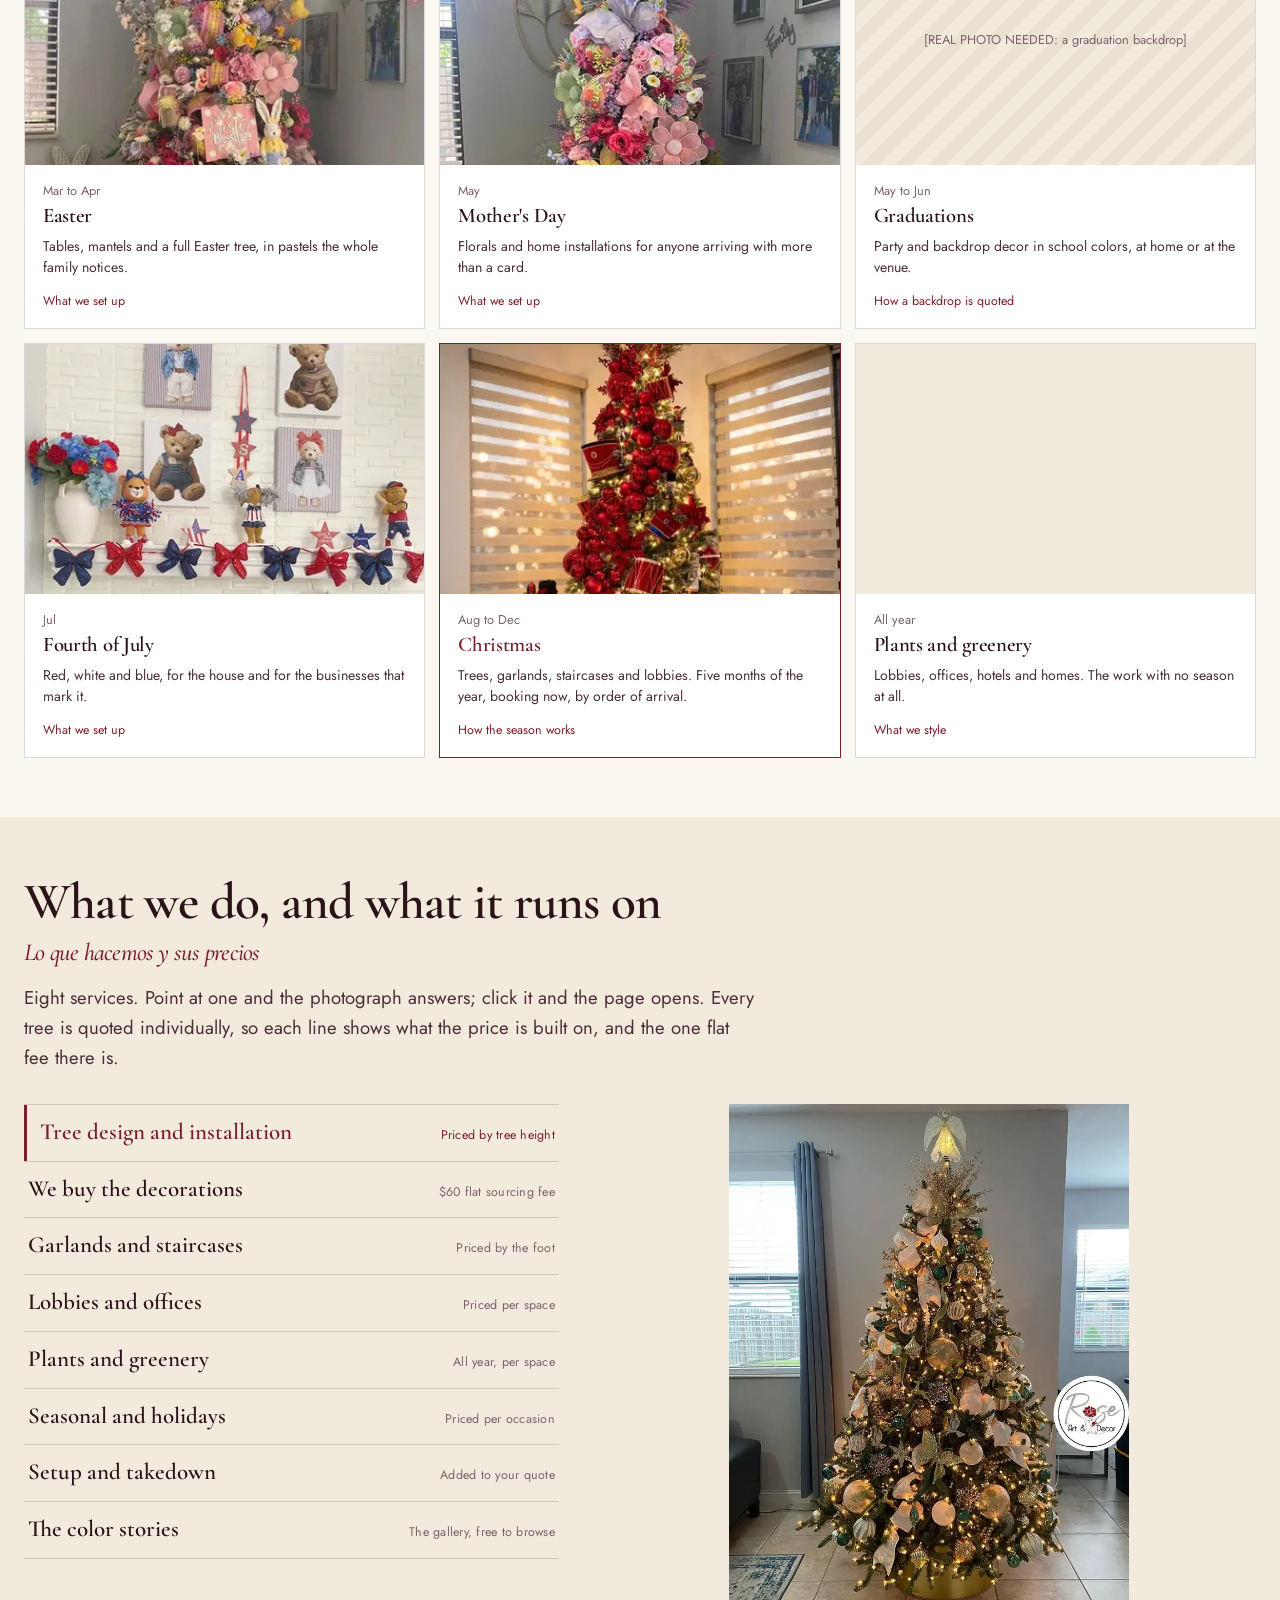
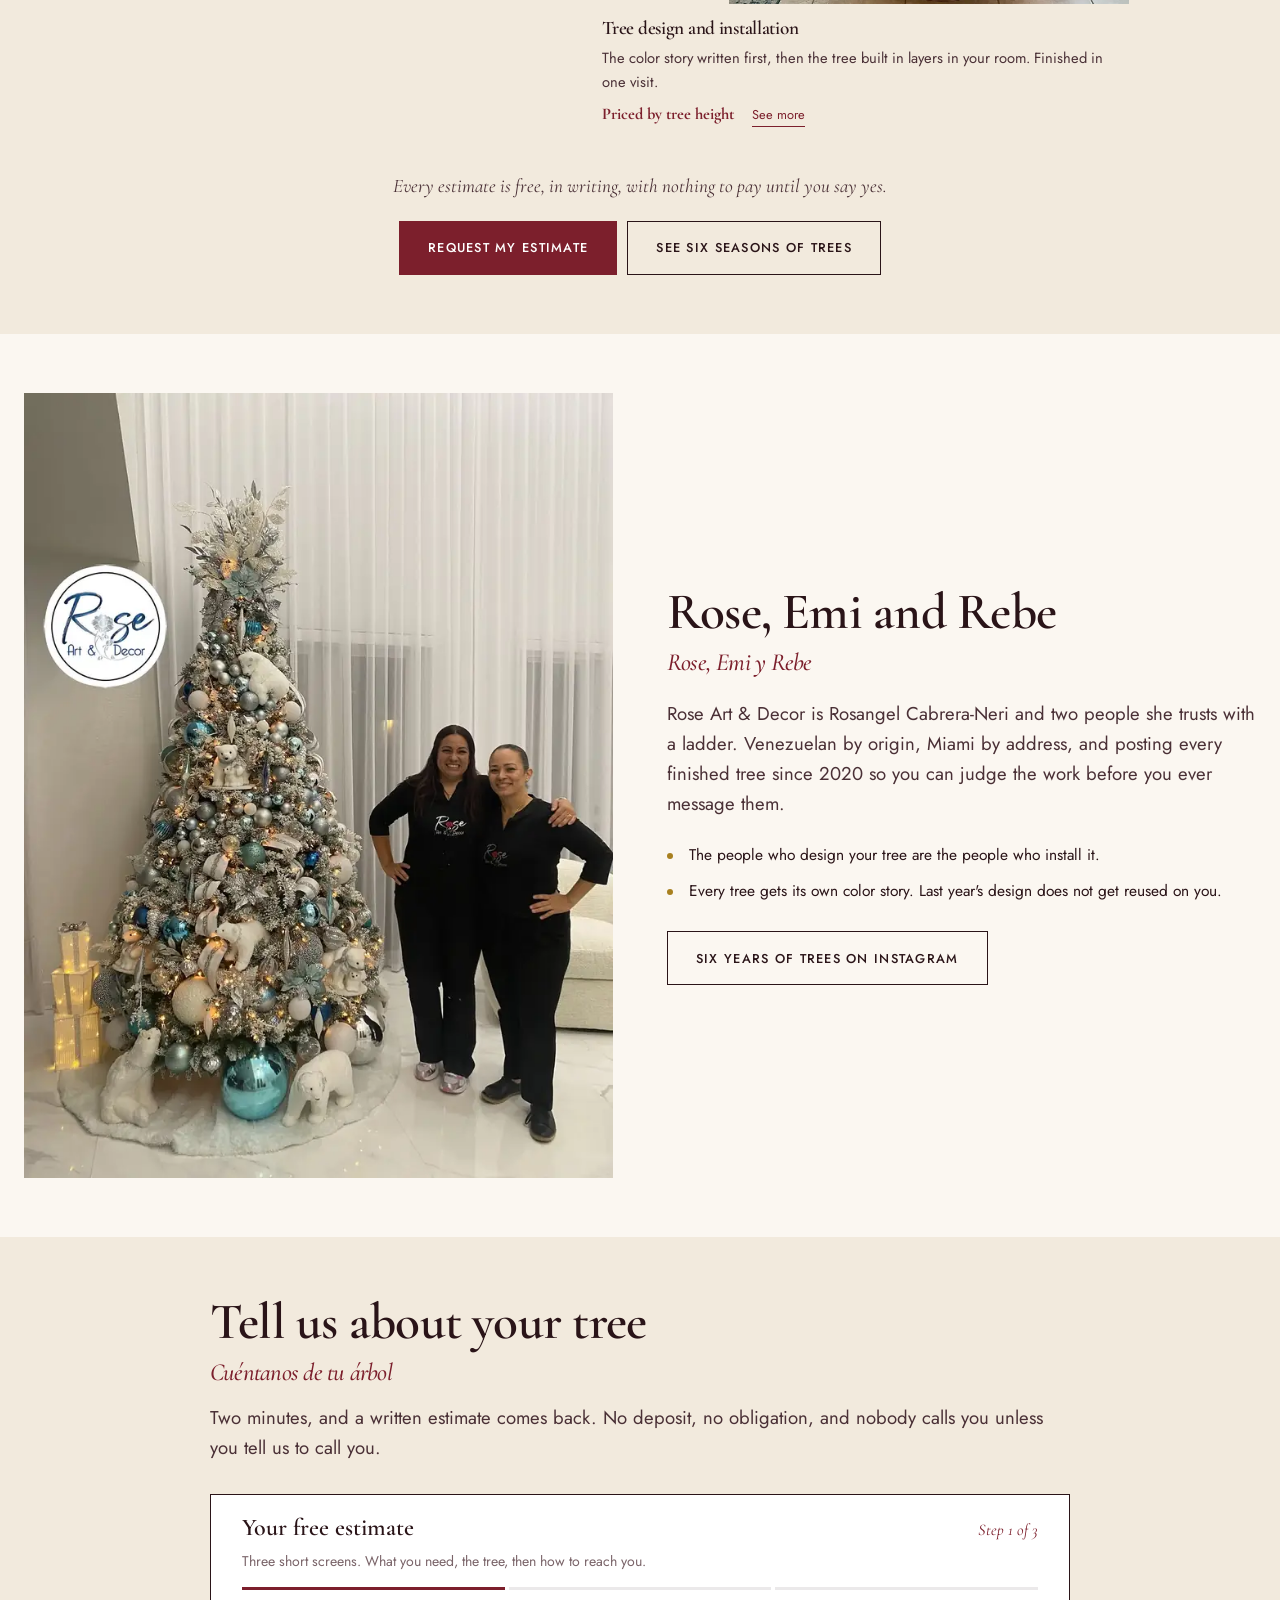
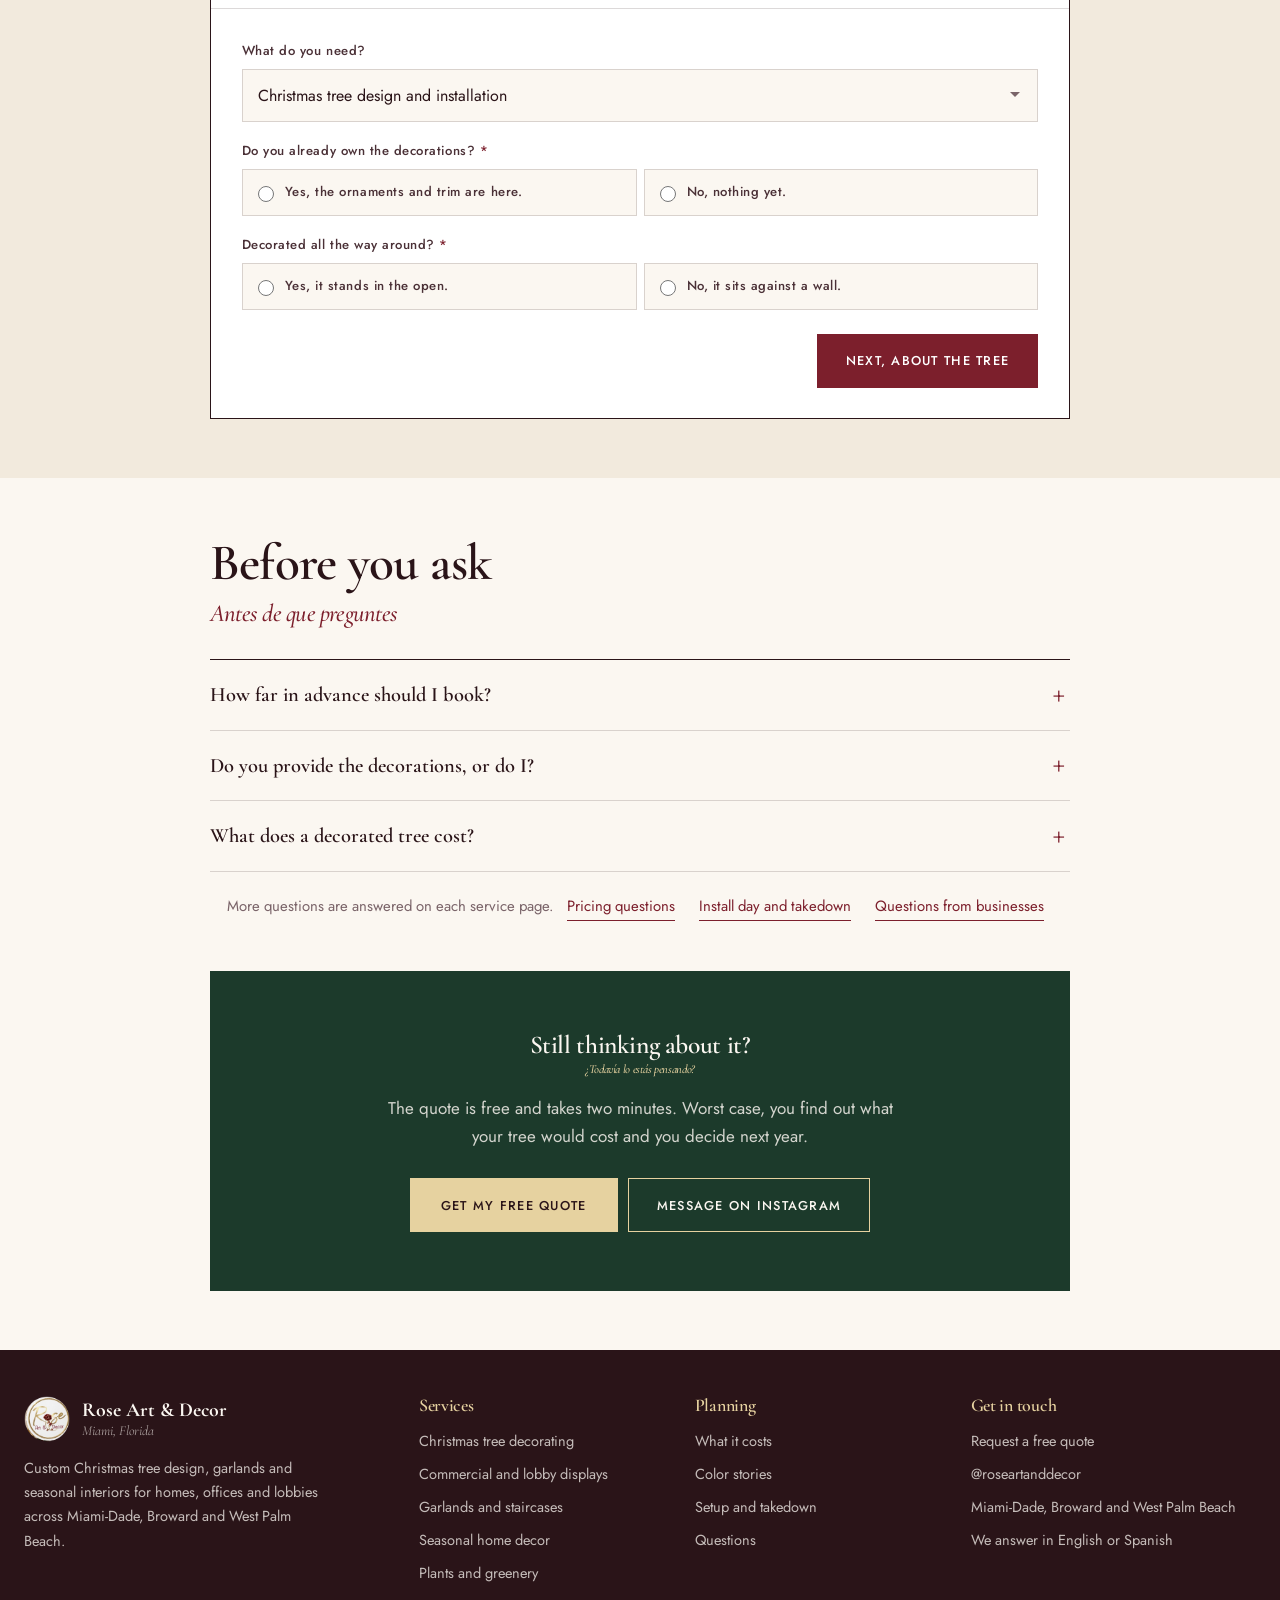
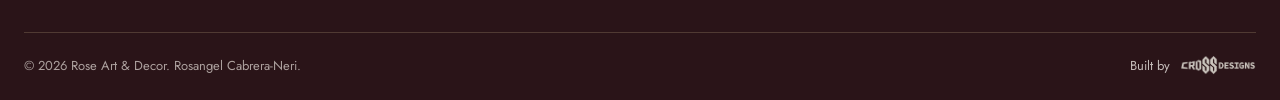
==== commit 680aef05: "Rose's seasonal photography: nine occasion cards incl. Easter, seasonal page rebuilt on her own work" ====
--- a/index.html
+++ b/index.html
@@ -39,7 +39,7 @@
 <link rel="preconnect" href="https://fonts.googleapis.com">
 <link rel="preconnect" href="https://fonts.gstatic.com" crossorigin>
 <link rel="stylesheet" href="https://fonts.googleapis.com/css2?family=Cormorant+Garamond:ital,wght@0,500;0,600;0,700;1,500;1,600&family=Jost:wght@300;400;500;600&display=swap">
-<link rel="stylesheet" href="assets/site.css?v=20260909g">
+<link rel="stylesheet" href="assets/site.css?v=20260910a">
 <link rel="preload" as="image" href="assets/tree-red-gold-classic-md.webp" fetchpriority="high">
 
 <script type="application/ld+json">
@@ -193,7 +193,7 @@
     </div>
     <div class="szn-grid">
       <button type="button" class="szn" data-szn="jan" data-want="Christmas tree design and installation">
-        <div class="plate"><img src="assets/process-installing-white-tree-sm.webp" srcset="assets/process-installing-white-tree-sm.webp 420w, assets/process-installing-white-tree-md.webp 720w" sizes="(max-width:640px) 46vw, 24vw" width="720" height="960" loading="lazy" decoding="async" alt="A Rose Art and Decor designer working on a white flocked tree"></div>
+        <div class="plate"><img src="assets/process-installing-white-tree-sm.webp" srcset="assets/process-installing-white-tree-sm.webp 420w, assets/process-installing-white-tree-md.webp 720w" sizes="(max-width:640px) 46vw, 31vw" width="720" height="960" loading="lazy" decoding="async" alt="A Rose Art and Decor designer working on a white flocked tree"></div>
         <span class="szn-c">
           <span class="szn-mo" data-en="Jan" data-es="Ene">Jan</span>
           <h3 data-en="Takedown" data-es="Desmontaje">Takedown</h3>
@@ -204,7 +204,7 @@
         <span class="szn-link" hidden data-href="christmas-tree-installation-and-takedown-miami/" data-en="See install day and takedown" data-es="Ver montaje y desmontaje">See install day and takedown</span>
       </button>
       <button type="button" class="szn" data-szn="feb" data-want="Seasonal or holiday home decor">
-        <div class="plate ph"><span data-en="[REAL PHOTO NEEDED: a Valentine's table or install]" data-es="[FOTO REAL PENDIENTE: una mesa o montaje de San Valentín]">[REAL PHOTO NEEDED: a Valentine's table or install]</span></div>
+        <div class="plate"><img src="assets/season-valentines-tree-sm.webp" srcset="assets/season-valentines-tree-sm.webp 420w, assets/season-valentines-tree-md.webp 720w" sizes="(max-width:640px) 46vw, 31vw" width="720" height="634" loading="lazy" decoding="async" alt="Pink Valentine's Day tree with hearts in a styled Miami living room"></div>
         <span class="szn-c">
           <span class="szn-mo" data-en="Feb" data-es="Feb">Feb</span>
           <h3 data-en="Valentine's" data-es="San Valentín">Valentine's</h3>
@@ -215,7 +215,7 @@
         <span class="szn-link" hidden data-href="holiday-home-decorating-miami/" data-en="See seasonal decorating" data-es="Ver decoración de temporada">See seasonal decorating</span>
       </button>
       <button type="button" class="szn" data-szn="spring" data-want="Seasonal or holiday home decor">
-        <div class="plate ph"><span data-en="[REAL PHOTO NEEDED: a spring entry table or mantel]" data-es="[FOTO REAL PENDIENTE: una entrada o chimenea de primavera]">[REAL PHOTO NEEDED: a spring entry table or mantel]</span></div>
+        <div class="plate"><img src="assets/season-spring-table-sm.webp" srcset="assets/season-spring-table-sm.webp 420w, assets/season-spring-table-md.webp 720w" sizes="(max-width:640px) 46vw, 31vw" width="720" height="809" loading="lazy" decoding="async" alt="Spring table set with tulips, floral plates and green napkins"></div>
         <span class="szn-c">
           <span class="szn-mo" data-en="Mar to Apr" data-es="Mar a Abr">Mar to Apr</span>
           <h3 data-en="Spring" data-es="Primavera">Spring</h3>
@@ -225,8 +225,19 @@
         <span class="szn-more" hidden><span data-en="Usually one visit, built around what you already own and the palette of the room." data-es="Normalmente una visita, armada con lo que ya tienes y la paleta del espacio.">Usually one visit, built around what you already own and the palette of the room.</span></span>
         <span class="szn-link" hidden data-href="holiday-home-decorating-miami/" data-en="See seasonal decorating" data-es="Ver decoración de temporada">See seasonal decorating</span>
       </button>
+      <button type="button" class="szn" data-szn="easter" data-want="Seasonal or holiday home decor">
+        <div class="plate"><img src="assets/season-easter-tree-sm.webp" srcset="assets/season-easter-tree-sm.webp 420w, assets/season-easter-tree-md.webp 720w" sizes="(max-width:640px) 46vw, 31vw" width="720" height="1026" loading="lazy" decoding="async" alt="Easter tree covered in spring florals, bunnies and eggs"></div>
+        <span class="szn-c">
+          <span class="szn-mo" data-en="Mar to Apr" data-es="Mar a Abr">Mar to Apr</span>
+          <h3 data-en="Easter" data-es="Pascua">Easter</h3>
+          <span class="szn-de" data-en="Tables, mantels and a full Easter tree, in pastels the whole family notices." data-es="Mesas, chimeneas y un árbol de Pascua completo, en pasteles que todos notan.">Tables, mantels and a full Easter tree, in pastels the whole family notices.</span>
+          <span class="szn-open" data-en="What we set up" data-es="Qué montamos">What we set up</span>
+        </span>
+        <span class="szn-more" hidden><span data-en="The Easter tree is the one people ask about, and it is built in layers the same way a Christmas tree is." data-es="El árbol de Pascua es el que más preguntan, y se arma por capas igual que un árbol de Navidad.">The Easter tree is the one people ask about, and it is built in layers the same way a Christmas tree is.</span></span>
+        <span class="szn-link" hidden data-href="holiday-home-decorating-miami/" data-en="See seasonal decorating" data-es="Ver decoración de temporada">See seasonal decorating</span>
+      </button>
       <button type="button" class="szn" data-szn="may" data-want="Seasonal or holiday home decor">
-        <div class="plate ph"><span data-en="[REAL PHOTO NEEDED: a Mother's Day floral install]" data-es="[FOTO REAL PENDIENTE: un montaje floral del Día de las Madres]">[REAL PHOTO NEEDED: a Mother's Day floral install]</span></div>
+        <div class="plate"><img src="assets/season-mothers-day-tree-sm.webp" srcset="assets/season-mothers-day-tree-sm.webp 420w, assets/season-mothers-day-tree-md.webp 720w" sizes="(max-width:640px) 46vw, 31vw" width="720" height="1197" loading="lazy" decoding="async" alt="Pastel floral Mother's Day tree with butterflies and blooms"></div>
         <span class="szn-c">
           <span class="szn-mo" data-en="May" data-es="May">May</span>
           <h3 data-en="Mother's Day" data-es="Día de las Madres">Mother's Day</h3>
@@ -248,7 +259,7 @@
         <span class="szn-link" hidden data-href="holiday-home-decorating-miami/" data-en="See seasonal decorating" data-es="Ver decoración de temporada">See seasonal decorating</span>
       </button>
       <button type="button" class="szn" data-szn="jul" data-want="Seasonal or holiday home decor">
-        <div class="plate ph"><span data-en="[REAL PHOTO NEEDED: a Fourth of July install]" data-es="[FOTO REAL PENDIENTE: montaje del 4 de Julio]">[REAL PHOTO NEEDED: a Fourth of July install]</span></div>
+        <div class="plate"><img src="assets/season-patriotic-mantel-sm.webp" srcset="assets/season-patriotic-mantel-sm.webp 420w, assets/season-patriotic-mantel-md.webp 720w" sizes="(max-width:640px) 46vw, 31vw" width="720" height="865" loading="lazy" decoding="async" alt="Patriotic mantel with red, white and blue bows, stars and bears"></div>
         <span class="szn-c">
           <span class="szn-mo" data-en="Jul" data-es="Jul">Jul</span>
           <h3 data-en="Fourth of July" data-es="Cuatro de Julio">Fourth of July</h3>
@@ -259,7 +270,7 @@
         <span class="szn-link" hidden data-href="holiday-home-decorating-miami/" data-en="See seasonal decorating" data-es="Ver decoración de temporada">See seasonal decorating</span>
       </button>
       <button type="button" class="szn now" data-szn="xmas" data-want="Christmas tree design and installation">
-        <div class="plate"><img src="assets/tree-nutcracker-red-sm.webp" srcset="assets/tree-nutcracker-red-sm.webp 420w, assets/tree-nutcracker-red-md.webp 720w" sizes="(max-width:640px) 46vw, 24vw" width="720" height="881" loading="lazy" decoding="async" alt="Red nutcracker themed Christmas tree with drums and oversized baubles"></div>
+        <div class="plate"><img src="assets/tree-nutcracker-red-sm.webp" srcset="assets/tree-nutcracker-red-sm.webp 420w, assets/tree-nutcracker-red-md.webp 720w" sizes="(max-width:640px) 46vw, 31vw" width="720" height="881" loading="lazy" decoding="async" alt="Red nutcracker themed Christmas tree with drums and oversized baubles"></div>
         <span class="szn-c">
           <span class="szn-mo" data-en="Aug to Dec" data-es="Ago a Dic">Aug to Dec</span>
           <h3 data-en="Christmas" data-es="Navidad">Christmas</h3>
@@ -270,7 +281,7 @@
         <span class="szn-link" hidden data-href="christmas-tree-decorating-miami/" data-en="See the Christmas service" data-es="Ver el servicio de Navidad">See the Christmas service</span>
       </button>
       <button type="button" class="szn" data-szn="all" data-want="Plants and greenery styling">
-        <div class="plate"><img src="assets/commercial-lobby-plants-sm.webp" srcset="assets/commercial-lobby-plants-sm.webp 420w, assets/commercial-lobby-plants-md.webp 720w" sizes="(max-width:640px) 46vw, 24vw" width="720" height="1280" loading="lazy" decoding="async" alt="Tall planted greenery lining a modern Miami office lobby"></div>
+        <div class="plate"><img src="assets/commercial-lobby-plants-sm.webp" srcset="assets/commercial-lobby-plants-sm.webp 420w, assets/commercial-lobby-plants-md.webp 720w" sizes="(max-width:640px) 46vw, 31vw" width="720" height="1280" loading="lazy" decoding="async" alt="Tall planted greenery lining a modern Miami office lobby"></div>
         <span class="szn-c">
           <span class="szn-mo" data-en="All year" data-es="Todo el año">All year</span>
           <h3 data-en="Plants and greenery" data-es="Plantas y verde">Plants and greenery</h3>
@@ -391,7 +402,7 @@
         </div>
         <div class="panel" id="p5">
           <a class="panel-link" href="holiday-home-decorating-miami/">
-            <div class="plate"><img src="assets/detail-blush-ornament-md.webp" srcset="assets/detail-blush-ornament-sm.webp 420w, assets/detail-blush-ornament-md.webp 720w" sizes="(max-width:900px) 46vw, 44vw" width="720" height="900" loading="lazy" decoding="async" alt="Blush and sage ornament with ribbon from a seasonal installation"></div>
+            <div class="plate"><img src="assets/season-mothers-day-mantel-md.webp" srcset="assets/season-mothers-day-mantel-sm.webp 420w, assets/season-mothers-day-mantel-md.webp 720w" sizes="(max-width:900px) 46vw, 44vw" width="720" height="868" loading="lazy" decoding="async" alt="Mother's Day mantel in pink with hydrangeas, bows and framed art"></div>
             <div class="panel-c">
               <h3 data-en="Seasonal and holidays" data-es="Temporadas y fiestas">Seasonal and holidays</h3>
               <p data-en="Valentine's, spring, Mother's Day and graduations. Every date on the calendar." data-es="San Valentín, primavera, madres, graduaciones. Cada fecha del año.">Valentine's, spring, Mother's Day and graduations. Every date on the calendar.</p>
@@ -739,6 +750,6 @@
   </div>
 </div>
 
-<script src="assets/site.js?v=20260909g"></script>
+<script src="assets/site.js?v=20260910a"></script>
 </body>
 </html>
--- a/assets/site.css
+++ b/assets/site.css
@@ -178,7 +178,7 @@
 /* ---- the year: eight occasion cards, tap for the modal ------------------ */
 .yr-head{max-width:760px;margin-bottom:clamp(22px,2.6vw,36px);}
 .yr-head .lede{margin-top:16px;max-width:60ch;}
-.szn-grid{display:grid;grid-template-columns:repeat(4,1fr);gap:14px;}
+.szn-grid{display:grid;grid-template-columns:repeat(3,1fr);gap:14px;}
 .szn-grid>*{min-width:0;}
 .szn{
   display:flex;flex-direction:column;text-align:left;width:100%;
@@ -186,7 +186,10 @@
   transition:border-color .18s ease,transform .15s ease;
 }
 .szn:hover{border-color:var(--ink);transform:translateY(-2px);}
-.szn .plate{height:190px;width:100%;}
+.szn .plate{height:250px;width:100%;}
+/* thumbnails fill the card, anchored at the top so no tree loses its crown; the modal shows the photograph whole */
+.szn .plate img{width:100%;height:100%;object-fit:cover;object-position:center 22%;}
+.mdl .plate img{width:auto;height:auto;object-fit:contain;}
 .szn-c{padding:16px 18px 18px;display:flex;flex-direction:column;gap:4px;flex:1;}
 .szn-mo{font-size:.8rem;color:var(--muted);}
 .szn h3{font-size:1.3rem;}
@@ -428,7 +431,7 @@
 .work-grid figure{margin:0;cursor:zoom-in;background:var(--paper);border:1px solid var(--line);transition:border-color .18s ease;}
 .work-grid figure:hover{border-color:var(--ink);}
 .work-grid .plate{height:400px;}
-.work-grid figcaption{padding:10px 14px 12px;font-family:var(--serif);font-style:italic;font-size:1.02rem;color:var(--ink-soft);}
+.work-grid figcaption{padding:10px 14px 12px;font-family:var(--serif);font-style:italic;font-size:1.02rem;color:var(--ink-soft);min-height:3.1em;}
 .lb{
   position:fixed;inset:0;z-index:120;background:rgba(20,9,11,.95);display:none;
   align-items:center;justify-content:center;height:100dvh;
@@ -450,8 +453,10 @@
 .lb-next{right:16px;top:50%;transform:translateY(-50%);}
 @media (max-width:640px){
   .work-grid{gap:6px;}
+  .work-grid>figure:nth-child(odd):last-child{grid-column:1/-1;}
+  .work-grid>figure:nth-child(odd):last-child .plate{height:230px;}
   .work-grid .plate{height:150px;}
-  .work-grid figcaption{padding:6px 8px 8px;font-size:.82rem;}
+  .work-grid figcaption{padding:6px 8px 8px;font-size:.82rem;min-height:4.6em;}
   .lb-prev{left:8px;}.lb-next{right:8px;}
   .lb button{width:44px;height:44px;}
   .lb-cap{padding:0 60px;font-size:.94rem;}
@@ -484,8 +489,7 @@
   .step:nth-child(2n){border-right:0;}
   .step:nth-last-child(-n+2){border-bottom:0;}
   .foot-grid{grid-template-columns:1fr 1fr;gap:32px;}
-  .szn-grid{grid-template-columns:repeat(2,1fr);}
-  .szn .plate{height:200px;}
+  .szn .plate{height:210px;}
 }
 @media (max-width:940px){
   .nav-links,.nav-cta{display:none;}
@@ -532,6 +536,9 @@
   .mdl-c{padding:22px 22px 24px;}
 }
 @media (max-width:760px){
+  .szn-grid{grid-template-columns:1fr 1fr;}
+  .szn-grid>.szn:nth-child(odd):last-child{grid-column:1/-1;}
+  .szn-grid>.szn:nth-child(odd):last-child .plate{height:240px;}
   .facts{display:grid;grid-template-columns:1fr;gap:0;padding:6px 0;}
   .fact{padding:9px 0;margin:0;border-bottom:1px solid var(--line-soft);flex-wrap:wrap;}
   .fact:last-child{border-bottom:0;}
@@ -574,7 +581,8 @@
   .btn-row .btn{flex:1 1 auto;}
 
   .szn-grid{gap:8px;}
-  .szn .plate{height:120px;}
+  .szn .plate{height:130px;}
+  .szn-grid>.szn:nth-child(odd):last-child .plate{height:170px;}
   .szn-c{padding:11px 12px 12px;}
   .szn h3{font-size:1.08rem;}
   .szn-mo{font-size:.72rem;}
@@ -600,14 +608,14 @@
 
   .cmp,.cmp tbody{display:block;width:auto;}
   .cmp thead{display:none;}
-  .cmp tr{display:grid;grid-template-columns:1fr 1fr;gap:0 14px;border-bottom:1px solid var(--line);padding:0 14px 12px;}
+  .cmp tr{display:grid;grid-template-columns:1fr 1fr;gap:0 16px;border-bottom:1px solid var(--line);padding:0 16px 16px;}
   .cmp tr:last-child{border-bottom:0;}
-  .cmp tbody th{grid-column:1/-1;display:block;width:auto;font-family:var(--serif);font-size:1.12rem;font-weight:600;color:var(--ink);letter-spacing:0;padding:14px 0 6px;border:0;}
-  .cmp td{display:block;padding:0;border:0;font-size:.84rem;line-height:1.45;}
+  .cmp tbody th{grid-column:1/-1;display:block;width:auto;font-family:var(--serif);font-size:1.15rem;font-weight:600;color:var(--ink);letter-spacing:0;padding:16px 0 10px;border:0;}
+  .cmp td{display:flex;flex-direction:column;padding:0;border:0;font-size:.84rem;line-height:1.45;}
   .cmp td[colspan]{grid-column:1/-1;}
   .cmp td.hi{background:transparent;}
-  .cmp-lab{display:block;font-family:var(--serif);font-style:italic;font-size:.92rem;color:var(--gold);margin-bottom:2px;}
-  .cmp .money{font-size:1.02rem;}
+  .cmp-lab{display:block;font-family:var(--serif);font-style:italic;font-size:.95rem;line-height:1.2;color:var(--gold);padding-bottom:6px;margin-bottom:8px;border-bottom:1px solid var(--line-soft);white-space:nowrap;}
+  .cmp .money{font-size:1.02rem;margin-bottom:4px;}
 
   .side .plate{height:300px;}
   .show-panels{grid-template-columns:1fr;gap:8px;}
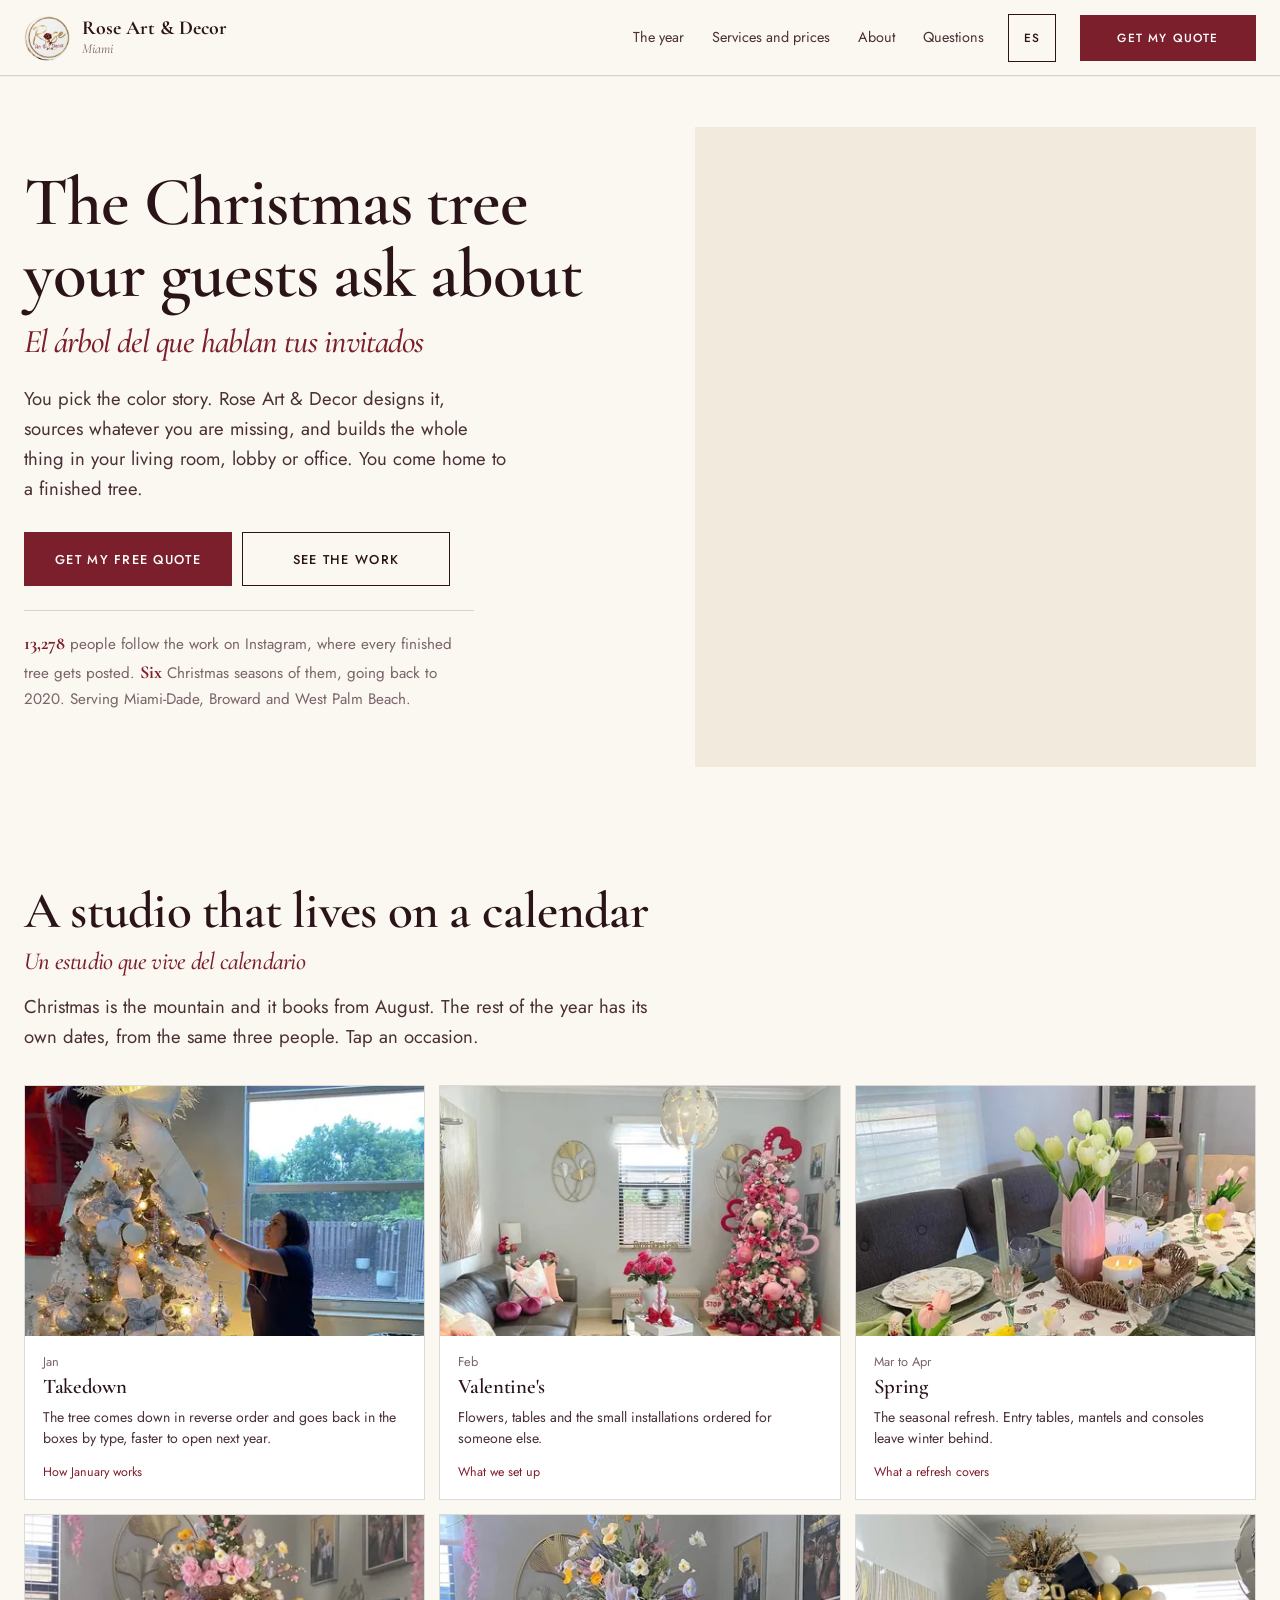
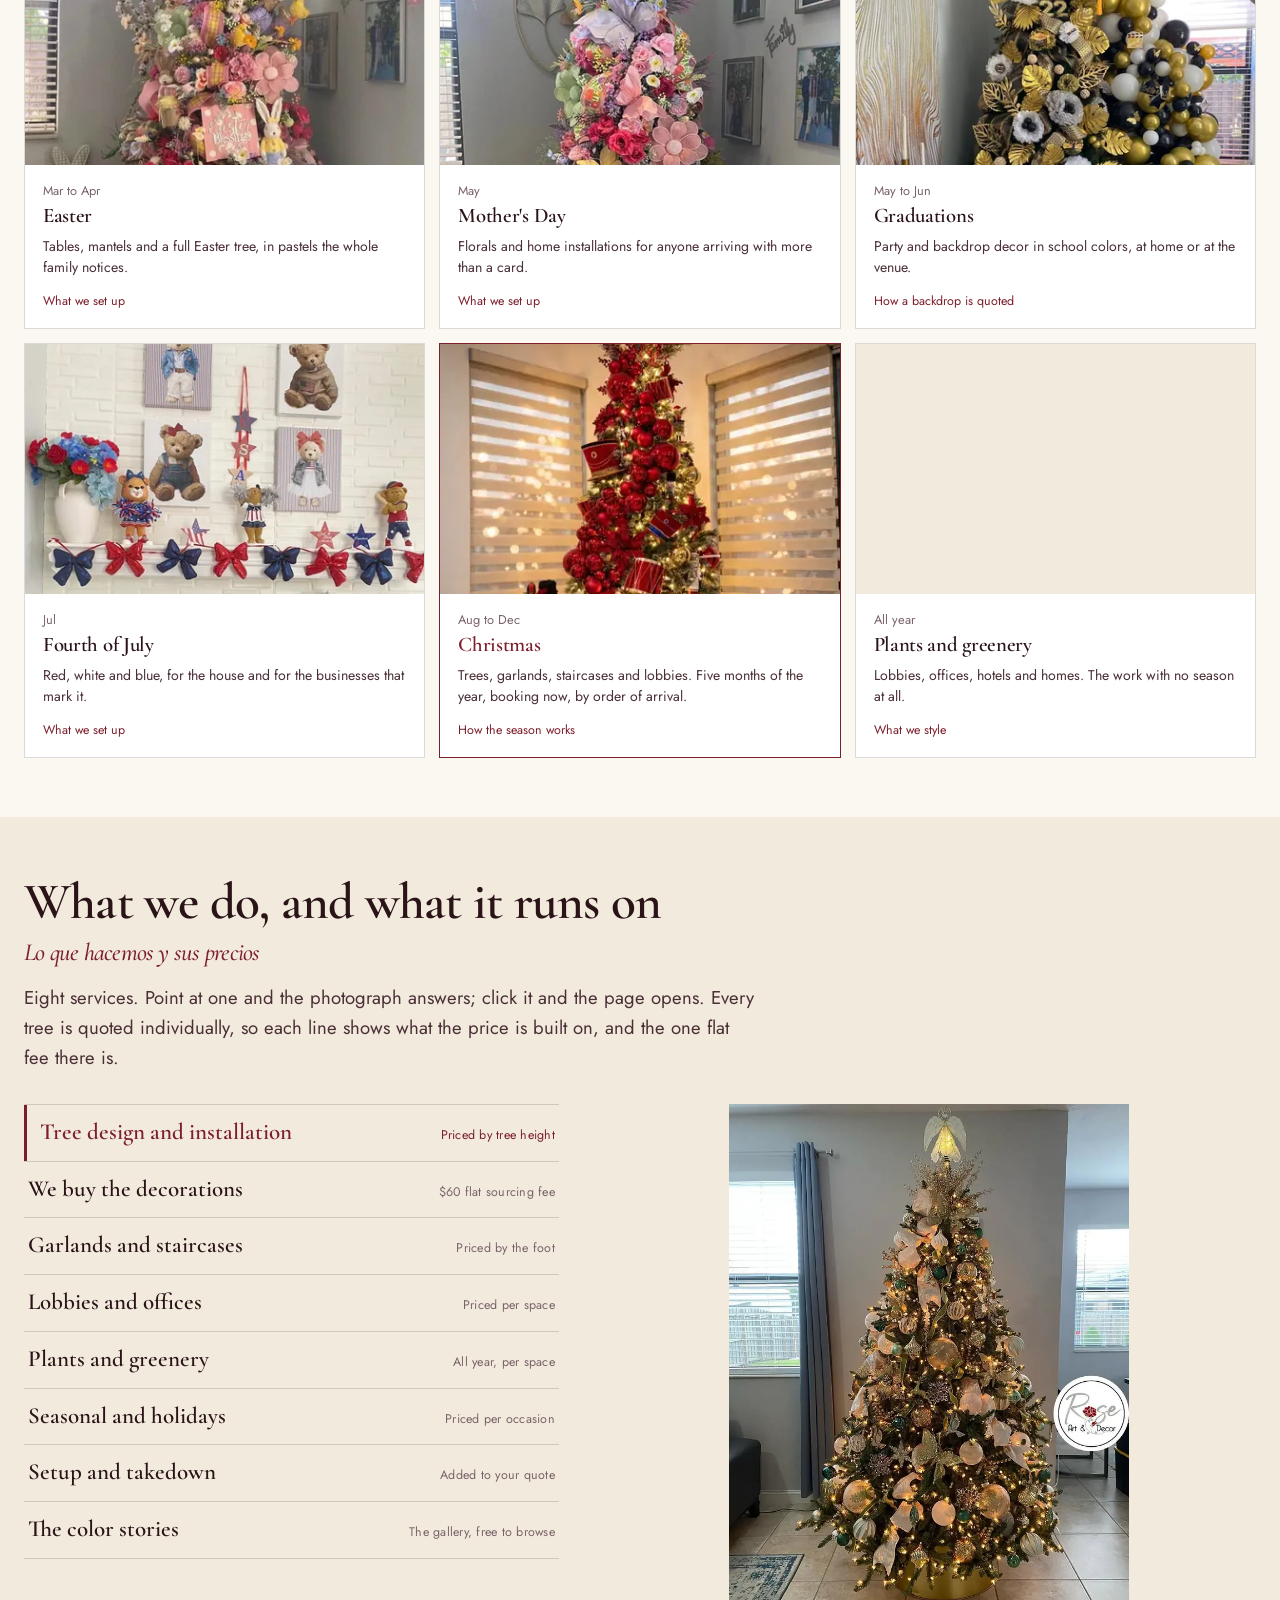
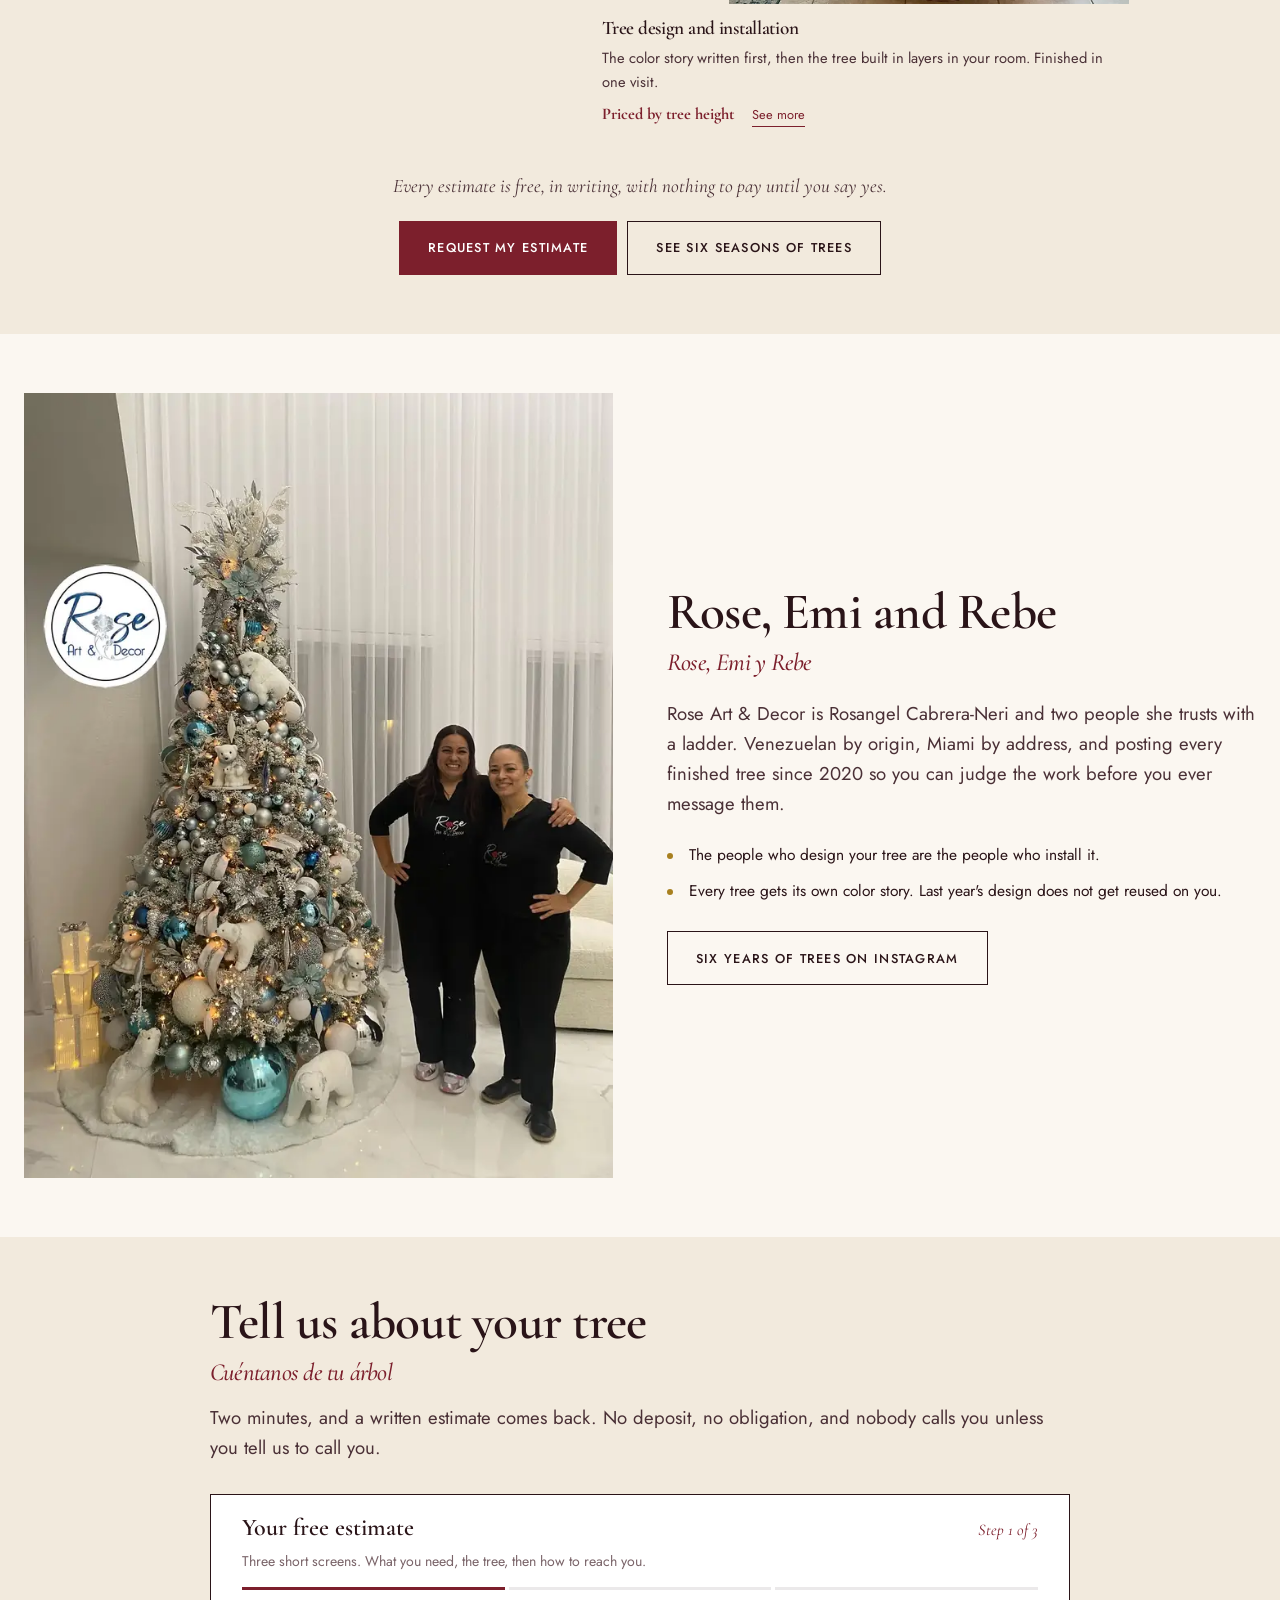
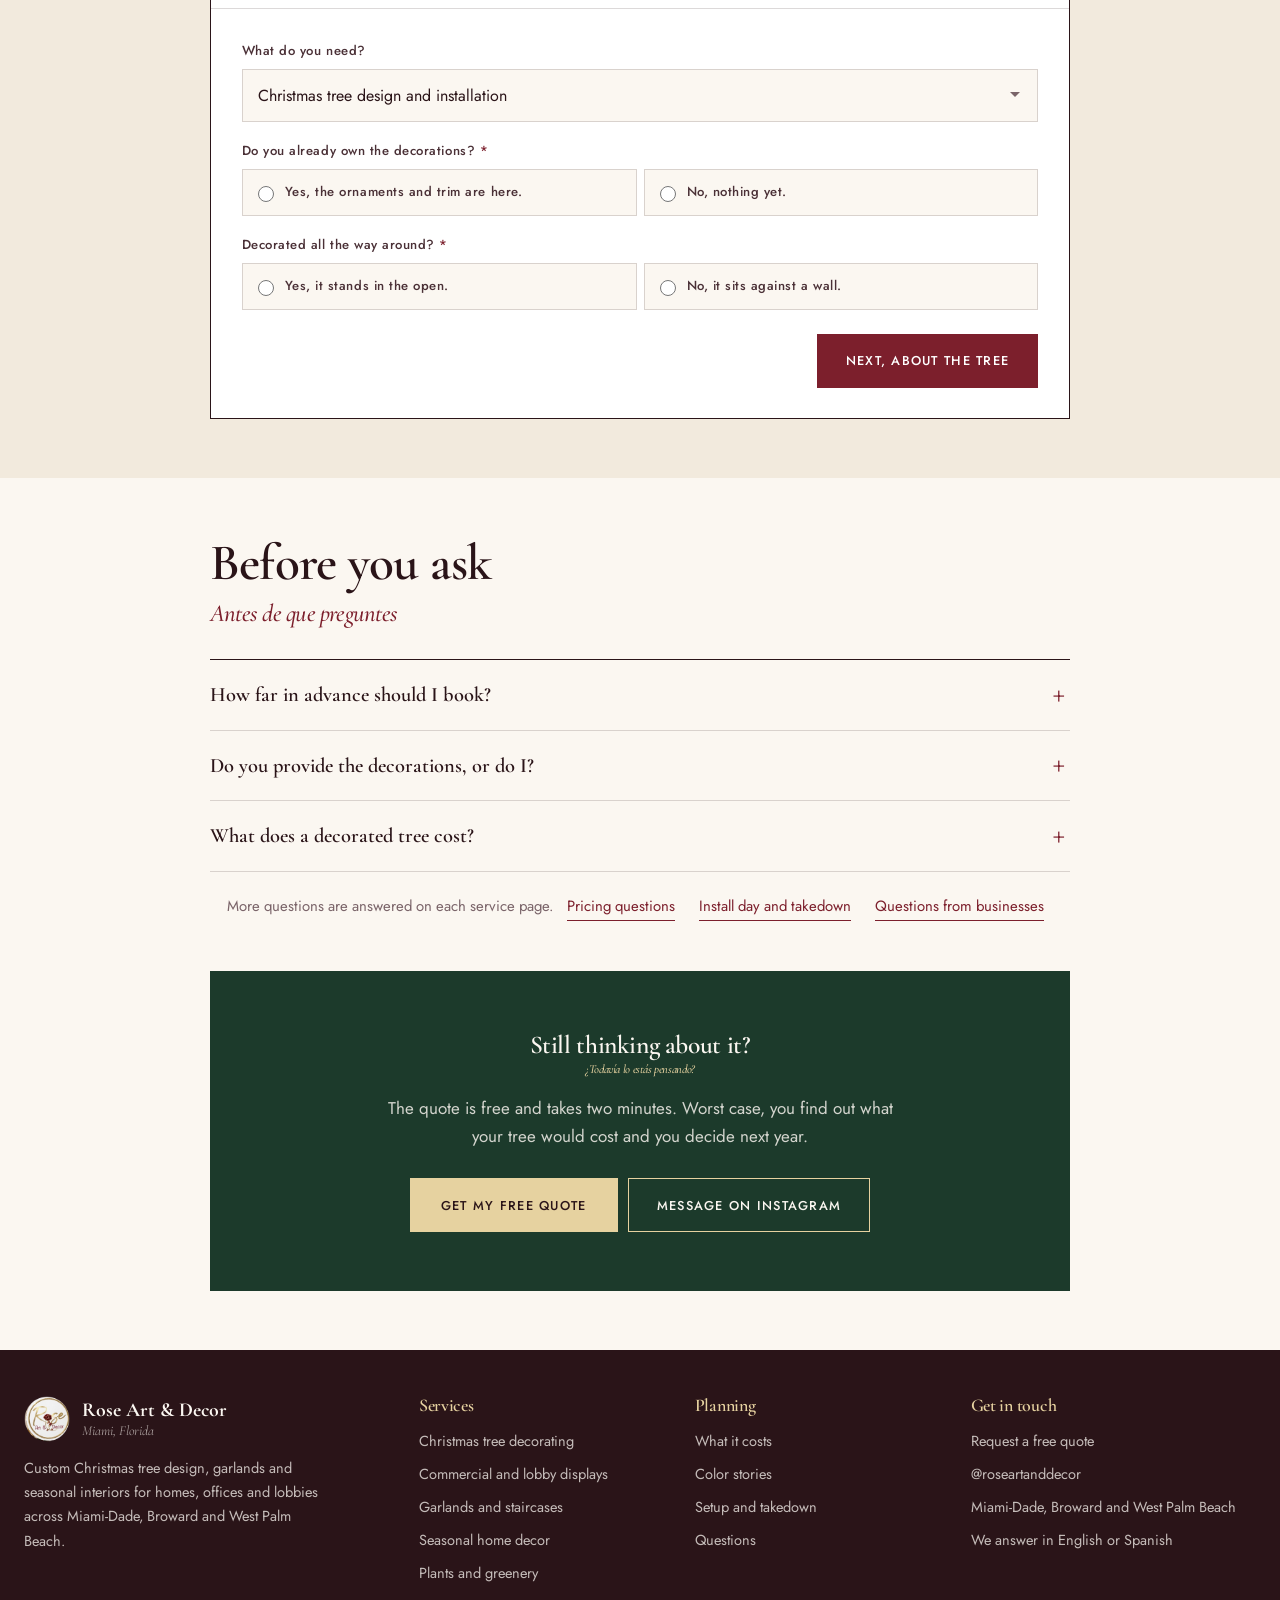
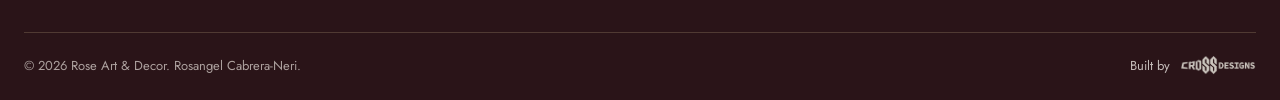
==== commit 0301ea43: "Pricing: distance and crew note on cost page, home FAQ and schema. Graduation photos in, gallery to " ====
--- a/index.html
+++ b/index.html
@@ -39,7 +39,7 @@
 <link rel="preconnect" href="https://fonts.googleapis.com">
 <link rel="preconnect" href="https://fonts.gstatic.com" crossorigin>
 <link rel="stylesheet" href="https://fonts.googleapis.com/css2?family=Cormorant+Garamond:ital,wght@0,500;0,600;0,700;1,500;1,600&family=Jost:wght@300;400;500;600&display=swap">
-<link rel="stylesheet" href="assets/site.css?v=20260910a">
+<link rel="stylesheet" href="assets/site.css?v=20260913a">
 <link rel="preload" as="image" href="assets/tree-red-gold-classic-md.webp" fetchpriority="high">
 
 <script type="application/ld+json">
@@ -93,7 +93,7 @@
       "mainEntity":[
         {"@type":"Question","name":"How far in advance should I book my Christmas tree?","acceptedAnswer":{"@type":"Answer","text":"As early as you can. Installation dates are limited and they fill through the autumn, so the earliest enquiries get the best choice of day. If you are already in season, send the form anyway, because cancellations happen."}},
         {"@type":"Question","name":"Do you provide the decorations, or do I?","acceptedAnswer":{"@type":"Answer","text":"Either works. If you already own your ornaments, ribbon and picks, we design around what you have. If you would rather not, we source everything for a flat $60 plus the actual cost of the materials: you set a rough budget, anything unspent comes off the labor, and the decor stays yours to reuse next year."}},
-        {"@type":"Question","name":"What does a decorated Christmas tree cost in Miami?","acceptedAnswer":{"@type":"Answer","text":"Every tree is quoted individually. The height of the tree, how detailed the design is, whether it is finished all the way around, and whether we are buying the materials all move the number. Send the quote form and a written estimate comes back at no charge."}}
+        {"@type":"Question","name":"What does a decorated Christmas tree cost in Miami?","acceptedAnswer":{"@type":"Answer","text":"Every tree is quoted individually. The height of the tree, how detailed the design is, whether it is finished all the way around, and whether we are buying the materials all move the number. So do the drive, since we cover Miami-Dade, Broward and West Palm Beach, and the size of the crew a larger tree needs. Send the quote form and a written estimate comes back at no charge."}}
       ]
     }
   ]
@@ -248,7 +248,7 @@
         <span class="szn-link" hidden data-href="holiday-home-decorating-miami/" data-en="See seasonal decorating" data-es="Ver decoración de temporada">See seasonal decorating</span>
       </button>
       <button type="button" class="szn" data-szn="grad" data-want="Seasonal or holiday home decor">
-        <div class="plate ph"><span data-en="[REAL PHOTO NEEDED: a graduation backdrop]" data-es="[FOTO REAL PENDIENTE: fondo de graduación]">[REAL PHOTO NEEDED: a graduation backdrop]</span></div>
+        <div class="plate"><img src="assets/season-graduation-tree-sm.webp" srcset="assets/season-graduation-tree-sm.webp 420w, assets/season-graduation-tree-md.webp 720w" sizes="(max-width:640px) 46vw, 31vw" width="720" height="960" loading="lazy" decoding="async" alt="Black and gold graduation tree with a balloon garland, Class of 2022, in a Miami home"></div>
         <span class="szn-c">
           <span class="szn-mo" data-en="May to Jun" data-es="May a Jun">May to Jun</span>
           <h3 data-en="Graduations" data-es="Graduaciones">Graduations</h3>
@@ -650,8 +650,8 @@
       </div>
       <div class="acc-item">
         <button class="acc-head" aria-expanded="false" data-en="What does a decorated tree cost?" data-es="¿Cuánto cuesta un árbol decorado?">What does a decorated tree cost?</button>
-        <div class="acc-body"><div class="acc-body-inner" data-en="Every tree is quoted individually. The height, the level of detail, whether it is finished all the way around, and whether we are buying the materials all move the number. Send the quote form and a written estimate comes back at no charge."
-                                                                  data-es="Cada árbol se cotiza individualmente. La altura, el nivel de detalle, si se termina todo alrededor y si nosotras compramos los materiales cambian el precio. Envía el formulario y recibes una cotización escrita sin costo.">Every tree is quoted individually. The height, the level of detail, whether it is finished all the way around, and whether we are buying the materials all move the number. Send the quote form and a written estimate comes back at no charge.</div></div>
+        <div class="acc-body"><div class="acc-body-inner" data-en="Every tree is quoted individually. The height, the level of detail, whether it is finished all the way around, and whether we are buying the materials all move the number. So do the drive, since we cover Miami-Dade, Broward and West Palm Beach, and the size of the crew a larger tree needs. Send the quote form and a written estimate comes back at no charge."
+                                                                  data-es="Cada árbol se cotiza individualmente. La altura, el nivel de detalle, si se termina todo alrededor y si nosotras compramos los materiales cambian el precio. También el traslado, porque cubrimos Miami-Dade, Broward y West Palm Beach, y el equipo que necesita un árbol más grande. Envía el formulario y recibes una cotización escrita sin costo.">Every tree is quoted individually. The height, the level of detail, whether it is finished all the way around, and whether we are buying the materials all move the number. So do the drive, since we cover Miami-Dade, Broward and West Palm Beach, and the size of the crew a larger tree needs. Send the quote form and a written estimate comes back at no charge.</div></div>
       </div>
     </div>
     <p class="work-foot" style="margin-top:18px">
@@ -750,6 +750,6 @@
   </div>
 </div>
 
-<script src="assets/site.js?v=20260910a"></script>
+<script src="assets/site.js?v=20260913a"></script>
 </body>
 </html>
--- a/assets/site.css
+++ b/assets/site.css
@@ -189,6 +189,7 @@
 .szn .plate{height:250px;width:100%;}
 /* thumbnails fill the card, anchored at the top so no tree loses its crown; the modal shows the photograph whole */
 .szn .plate img{width:100%;height:100%;object-fit:cover;object-position:center 22%;}
+.szn[data-szn="all"] .plate img{object-position:center 56%;}
 .mdl .plate img{width:auto;height:auto;object-fit:contain;}
 .szn-c{padding:16px 18px 18px;display:flex;flex-direction:column;gap:4px;flex:1;}
 .szn-mo{font-size:.8rem;color:var(--muted);}
@@ -540,7 +541,8 @@
   .szn-grid>.szn:nth-child(odd):last-child{grid-column:1/-1;}
   .szn-grid>.szn:nth-child(odd):last-child .plate{height:240px;}
   .facts{display:grid;grid-template-columns:1fr;gap:0;padding:6px 0;}
-  .fact{padding:9px 0;margin:0;border-bottom:1px solid var(--line-soft);flex-wrap:wrap;}
+  .fact{display:grid;grid-template-columns:7.4rem minmax(0,1fr);gap:0 12px;align-items:baseline;padding:9px 0;margin:0;border-bottom:1px solid var(--line-soft);}
+  .fact i{white-space:normal;}
   .fact:last-child{border-bottom:0;}
   .fact::after{display:none;}
   .brk-grid,.brk-flip{grid-template-columns:1fr;gap:22px;}
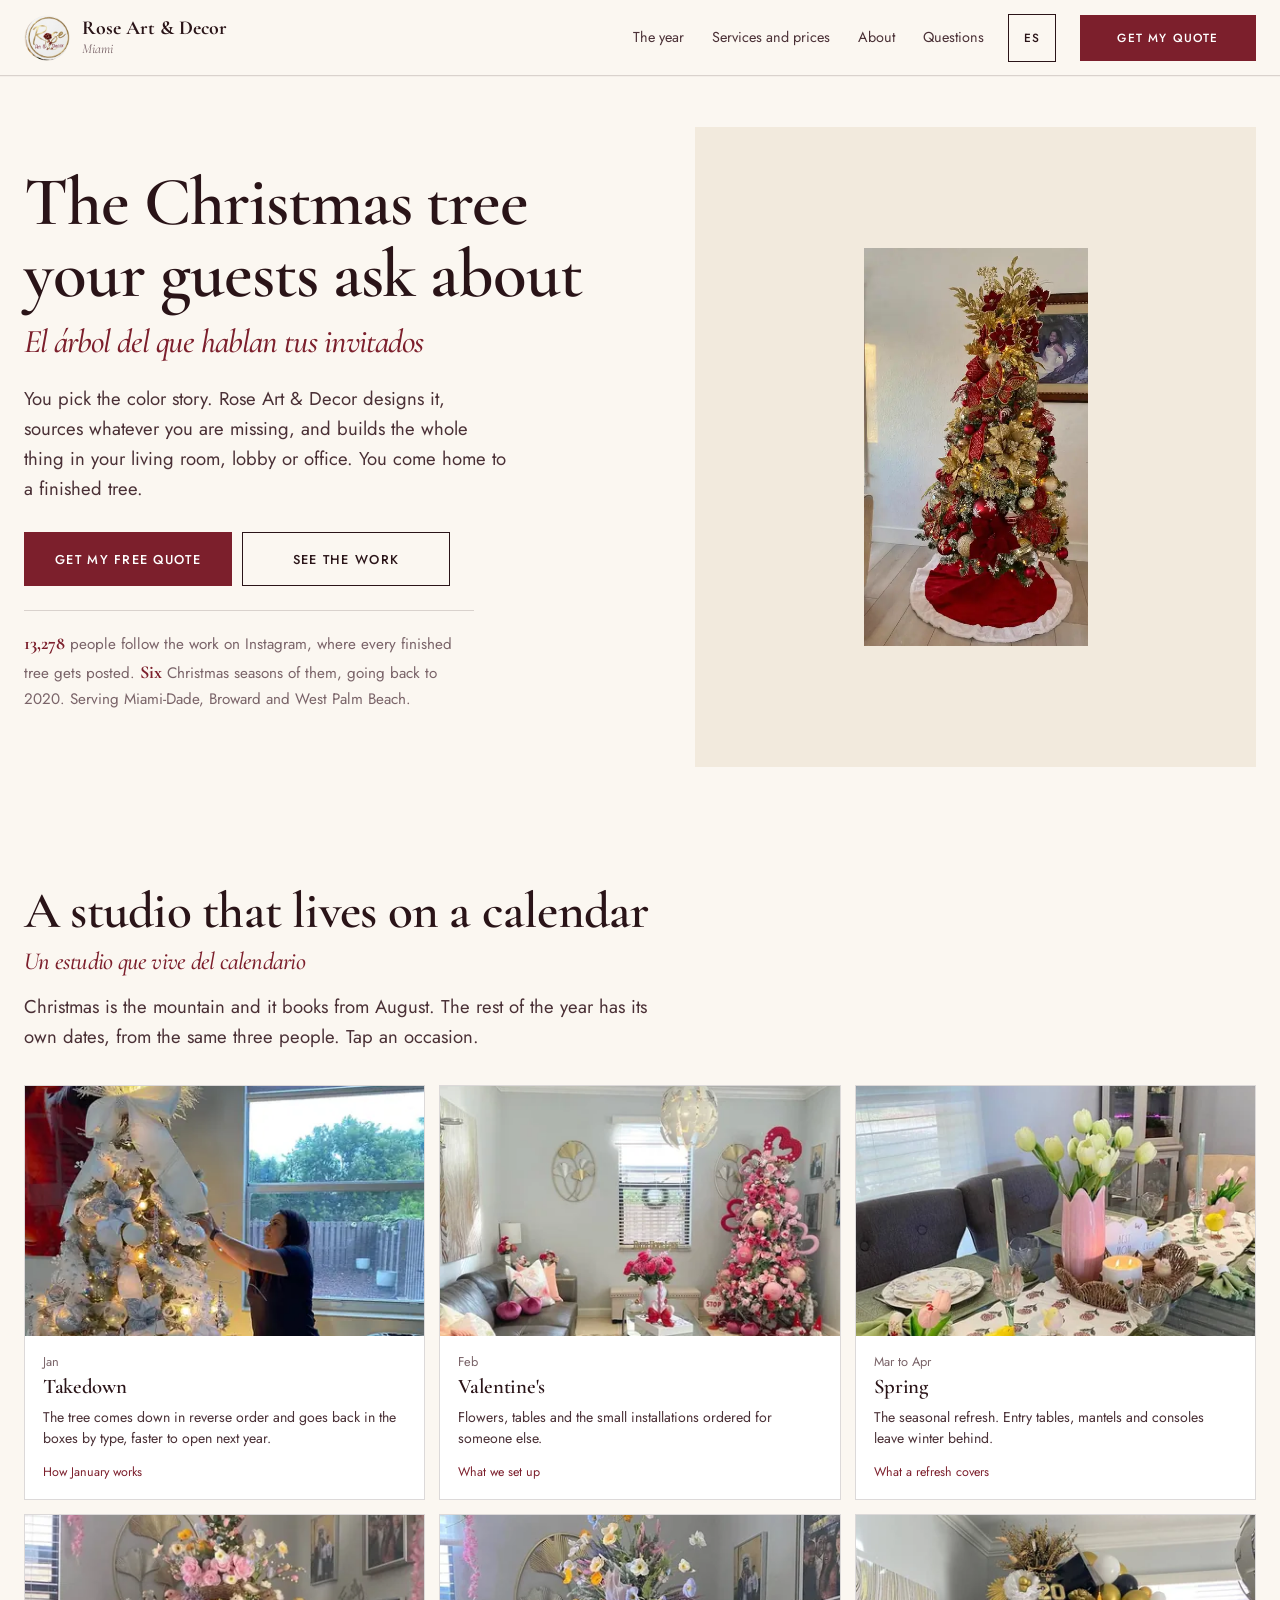
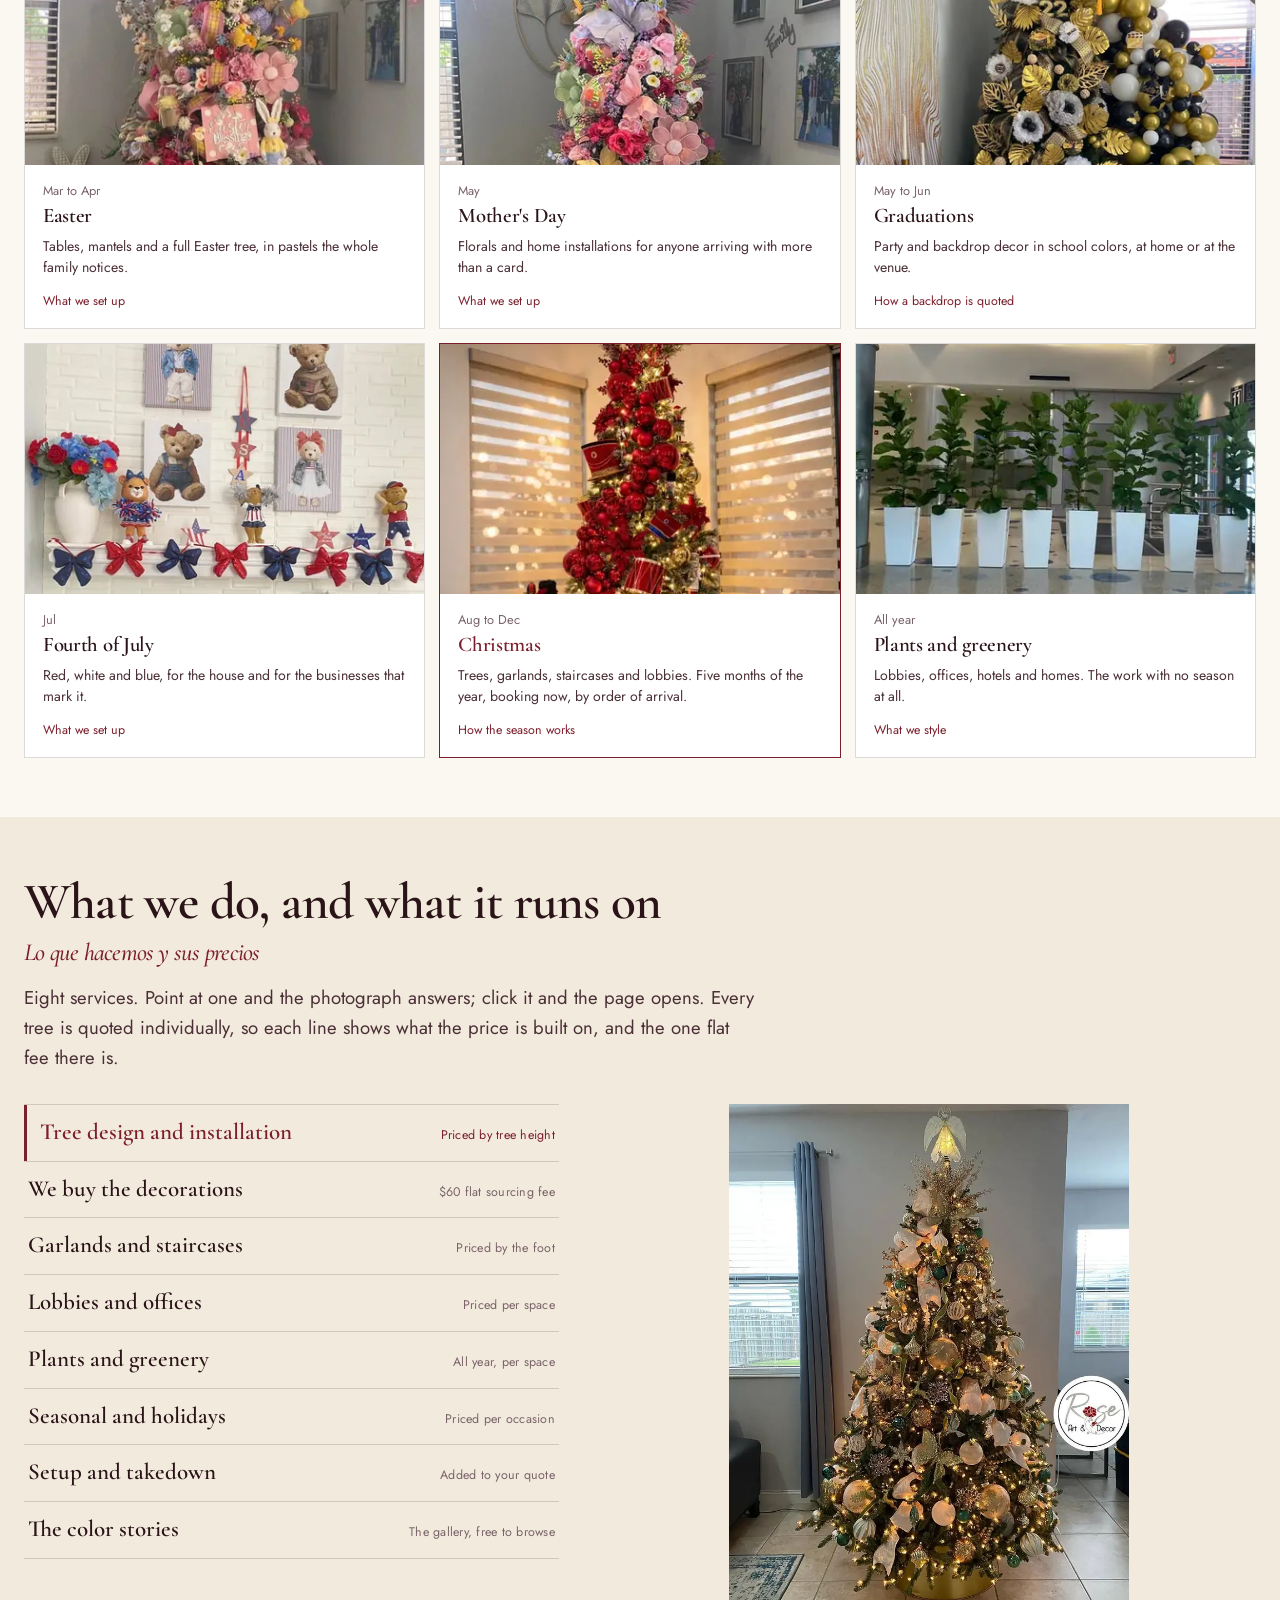
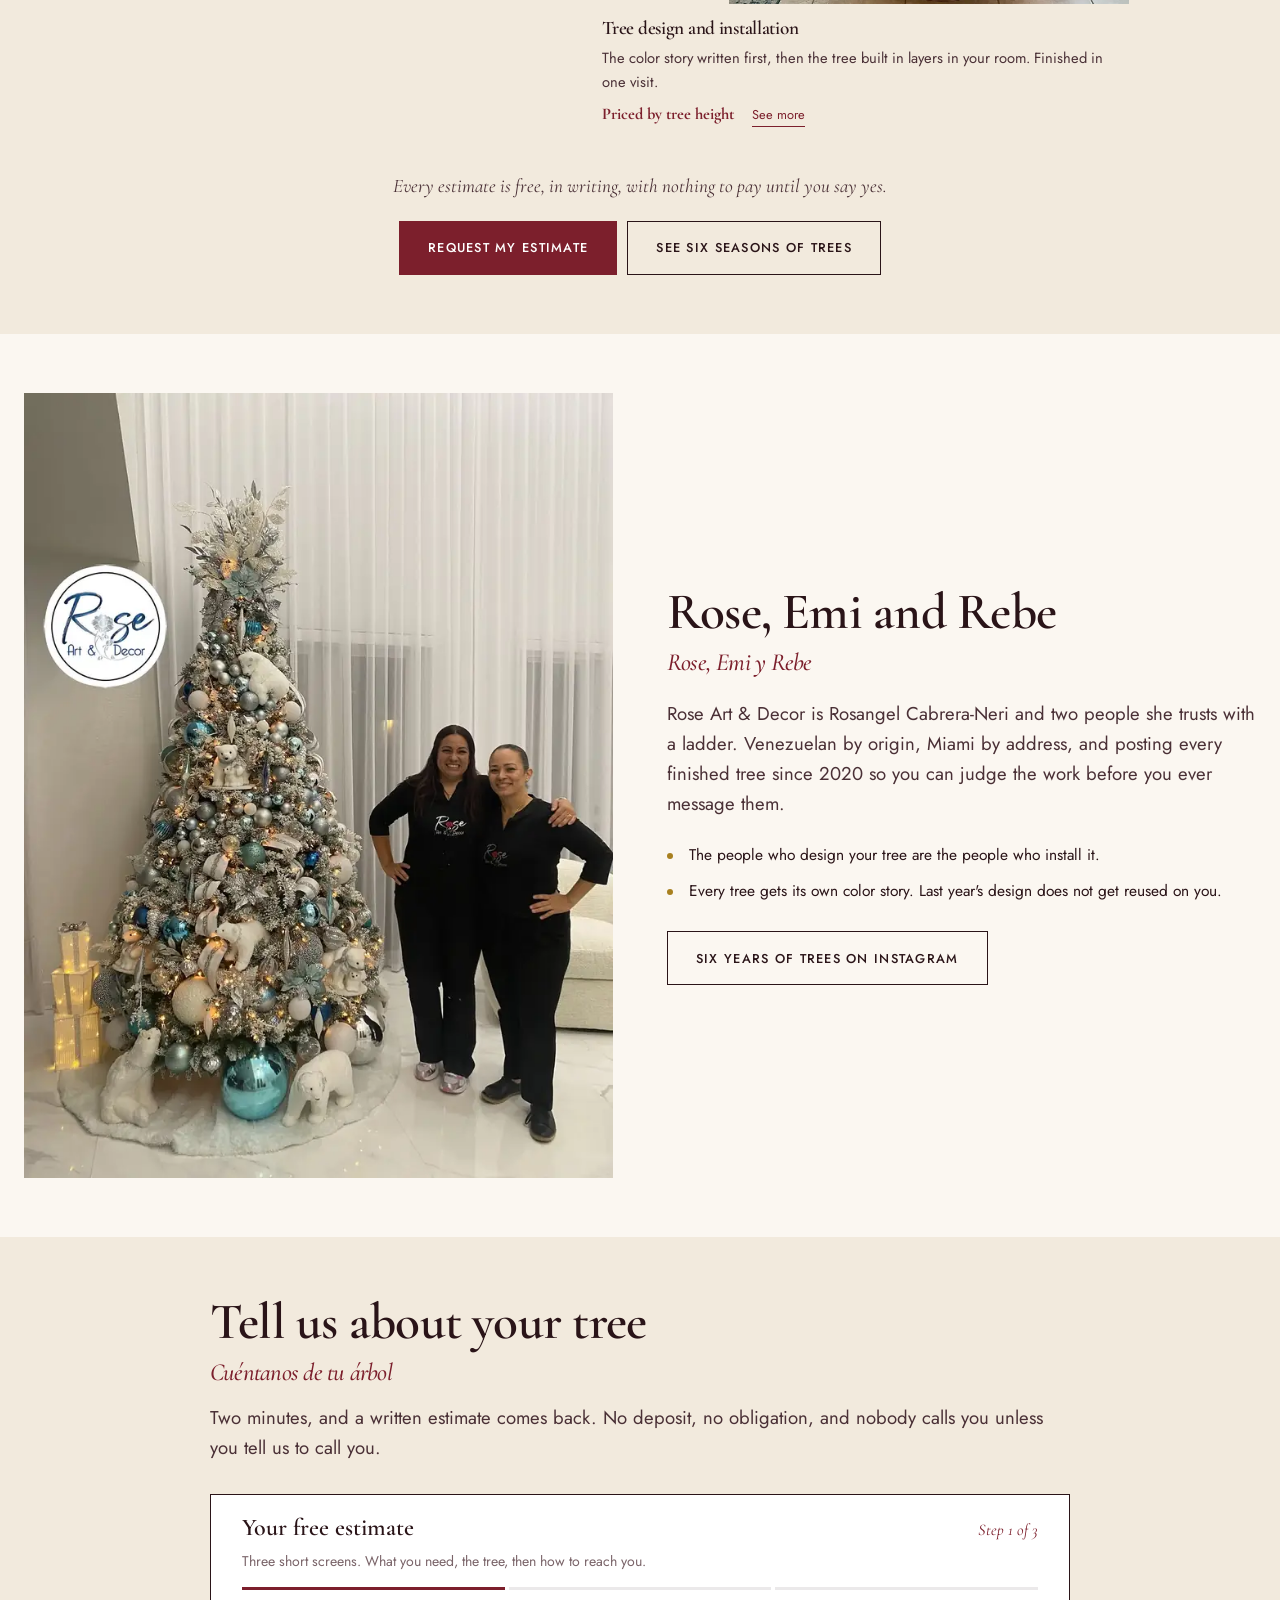
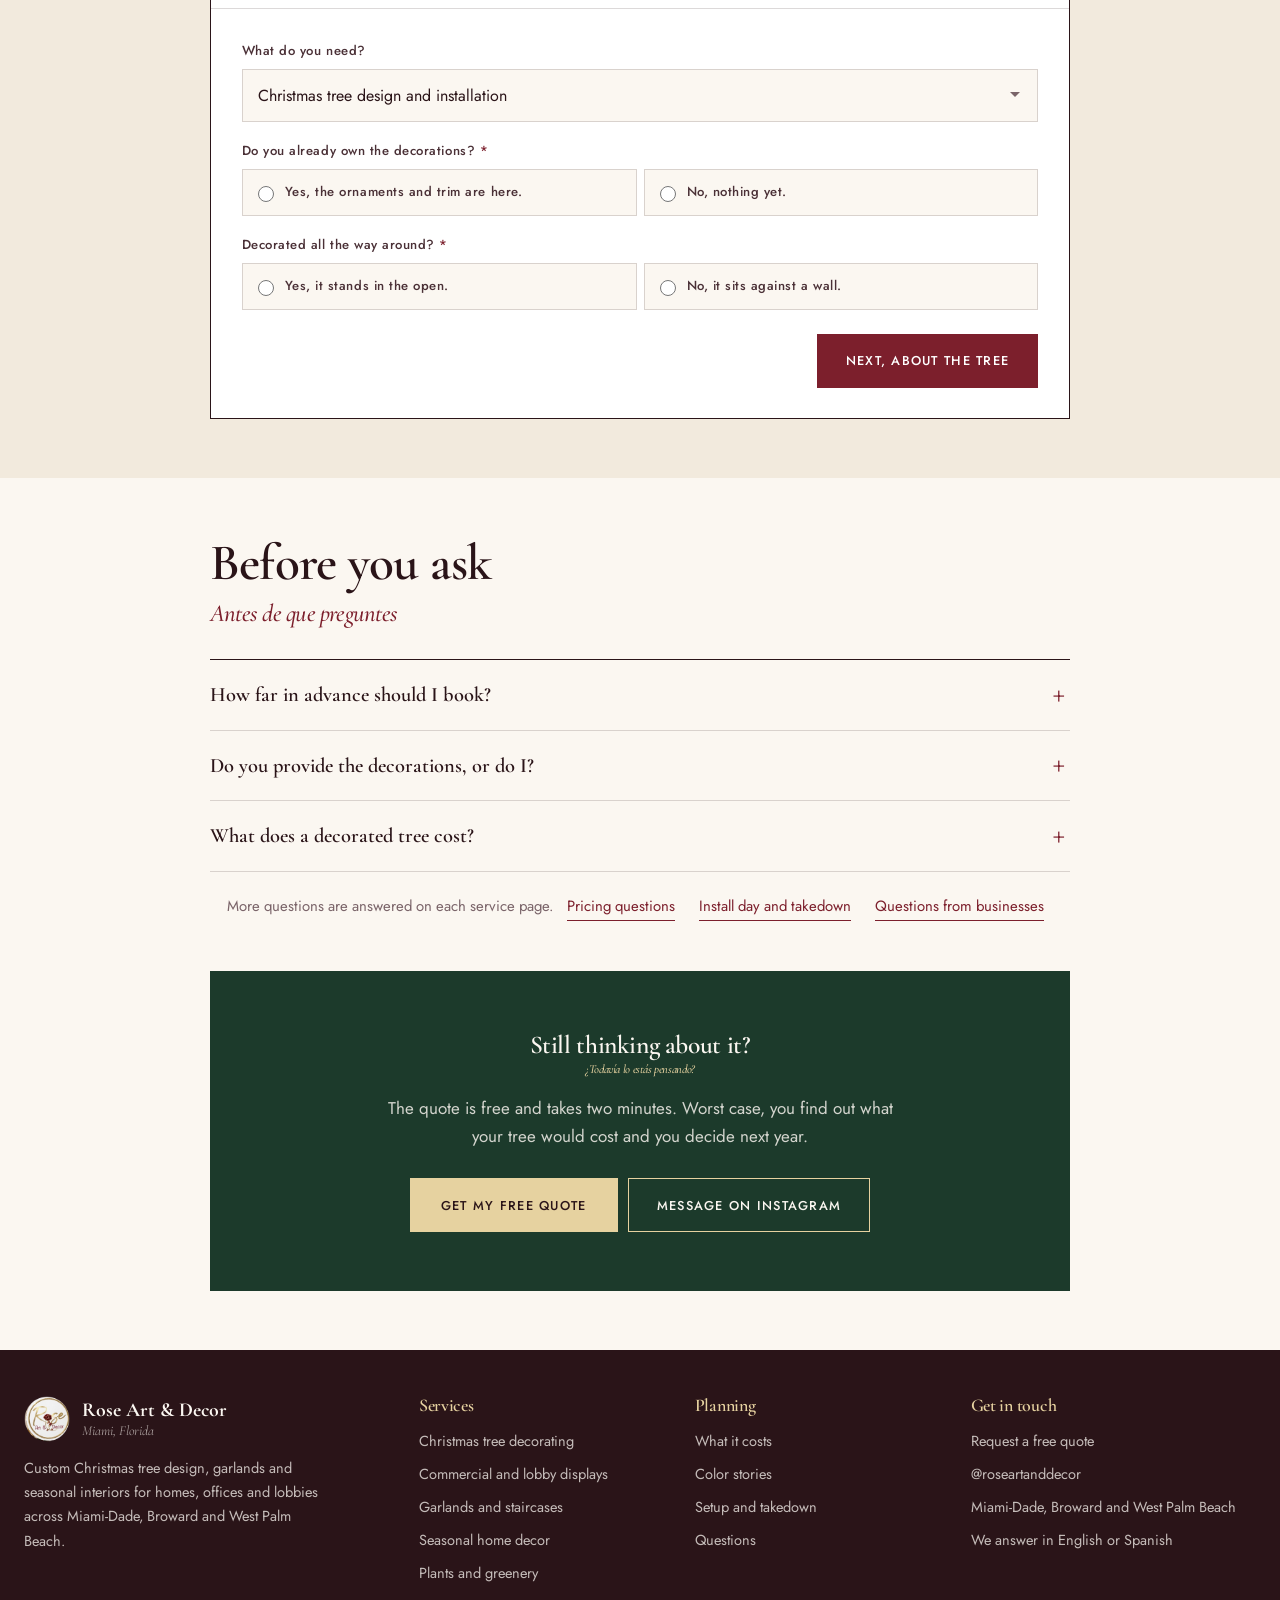
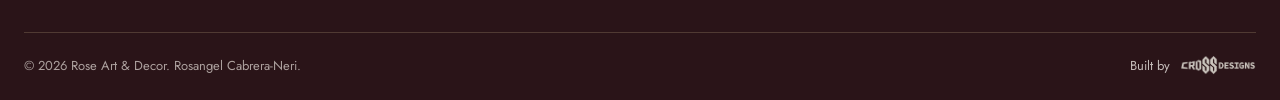
==== commit f0b6fa27: "Wire quote form to Netlify Forms with email notifications to Rose Co-Authored-By: Claude Fable 5 <no" ====
--- a/index.html
+++ b/index.html
@@ -39,7 +39,7 @@
 <link rel="preconnect" href="https://fonts.googleapis.com">
 <link rel="preconnect" href="https://fonts.gstatic.com" crossorigin>
 <link rel="stylesheet" href="https://fonts.googleapis.com/css2?family=Cormorant+Garamond:ital,wght@0,500;0,600;0,700;1,500;1,600&family=Jost:wght@300;400;500;600&display=swap">
-<link rel="stylesheet" href="assets/site.css?v=20260913a">
+<link rel="stylesheet" href="assets/site.css?v=20260915a">
 <link rel="preload" as="image" href="assets/tree-red-gold-classic-md.webp" fetchpriority="high">
 
 <script type="application/ld+json">
@@ -497,7 +497,10 @@
         <p data-en="Three short screens. What you need, the tree, then how to reach you." data-es="Tres pantallas cortas. Qué necesitas, el árbol, y cómo contactarte.">Three short screens. What you need, the tree, then how to reach you.</p>
         <div class="qf-bars" aria-hidden="true"><i class="on"></i><i></i><i></i></div>
       </div>
-      <form id="quoteForm" novalidate>
+      <form id="quoteForm" name="quote" method="POST" data-netlify="true" netlify-honeypot="bot-field" novalidate>
+        <input type="hidden" name="form-name" value="quote">
+        <input type="hidden" name="language" value="English">
+        <p hidden aria-hidden="true"><label>Leave this field empty: <input name="bot-field" tabindex="-1" autocomplete="off"></label></p>
         <div class="qf-step on" data-step="1">
           <div class="form-grid">
             <div class="field full">
@@ -750,6 +753,6 @@
   </div>
 </div>
 
-<script src="assets/site.js?v=20260913a"></script>
+<script src="assets/site.js?v=20260915a"></script>
 </body>
 </html>
